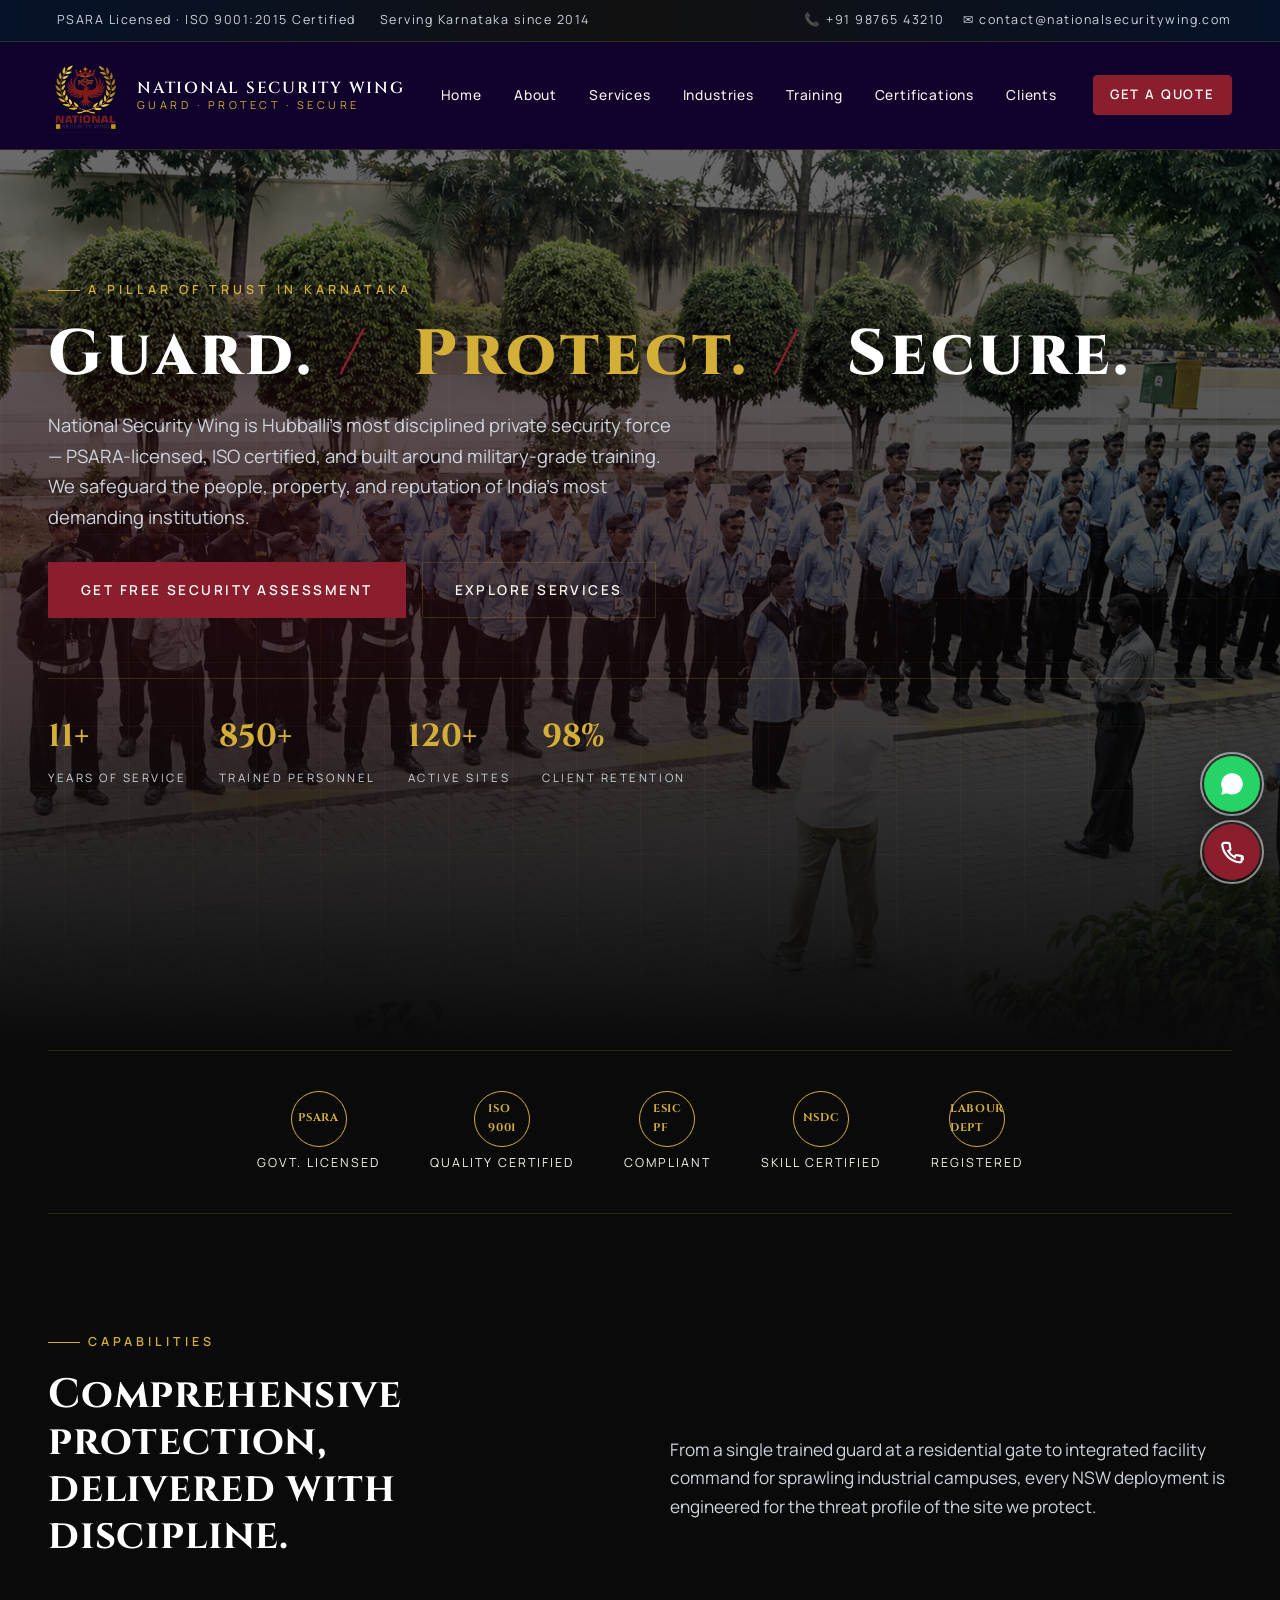
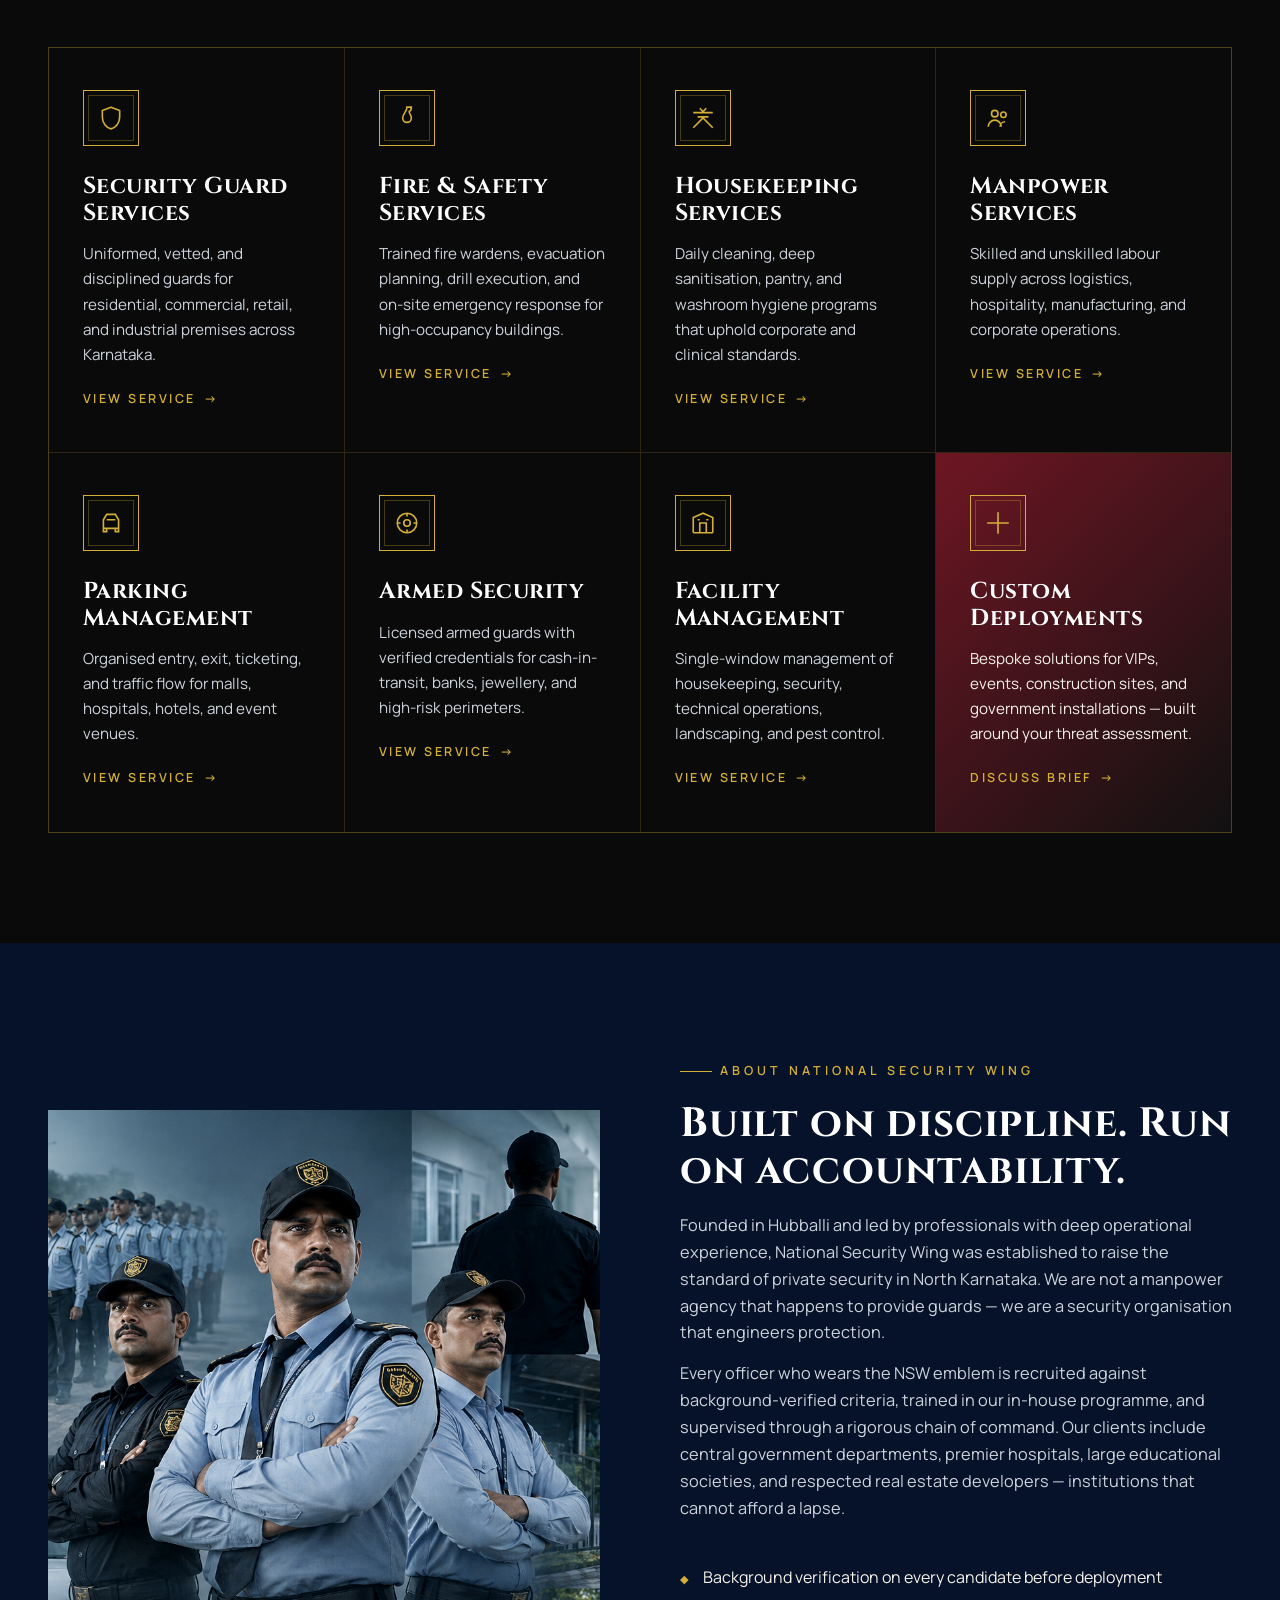
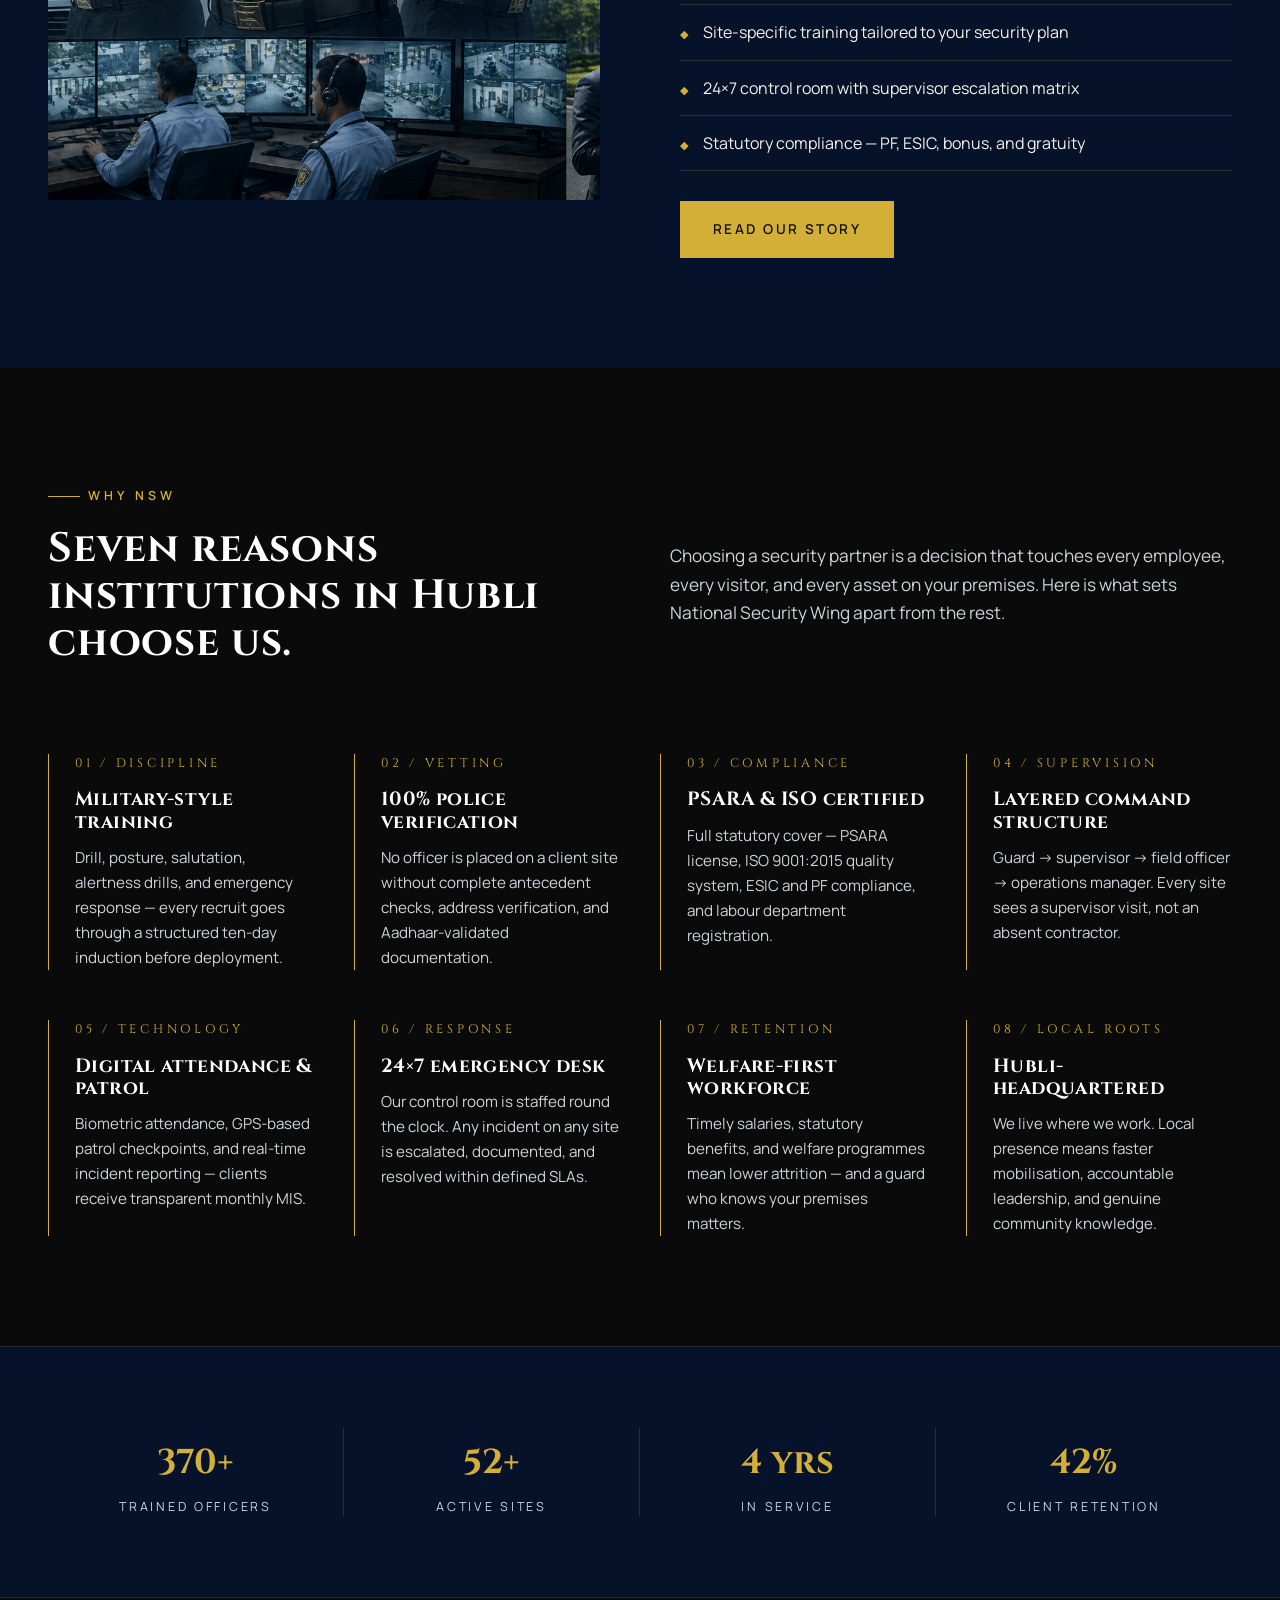
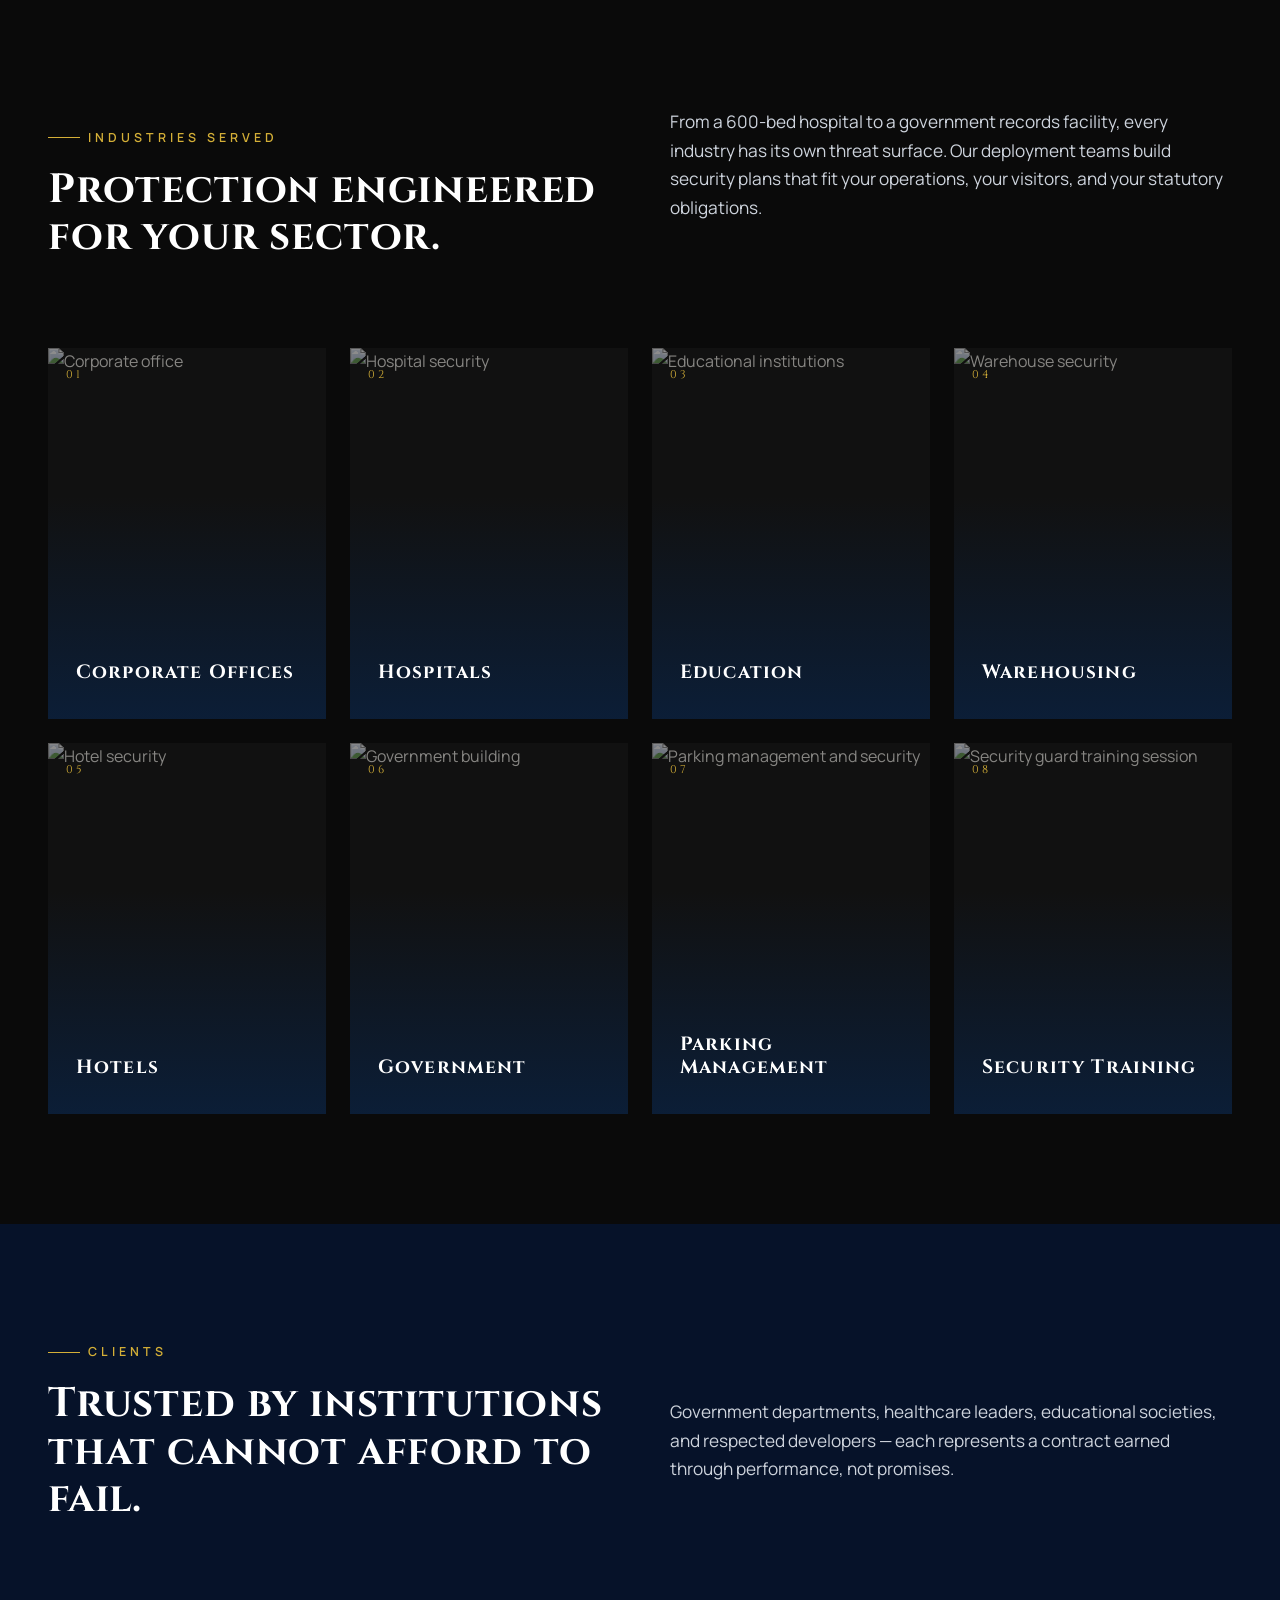
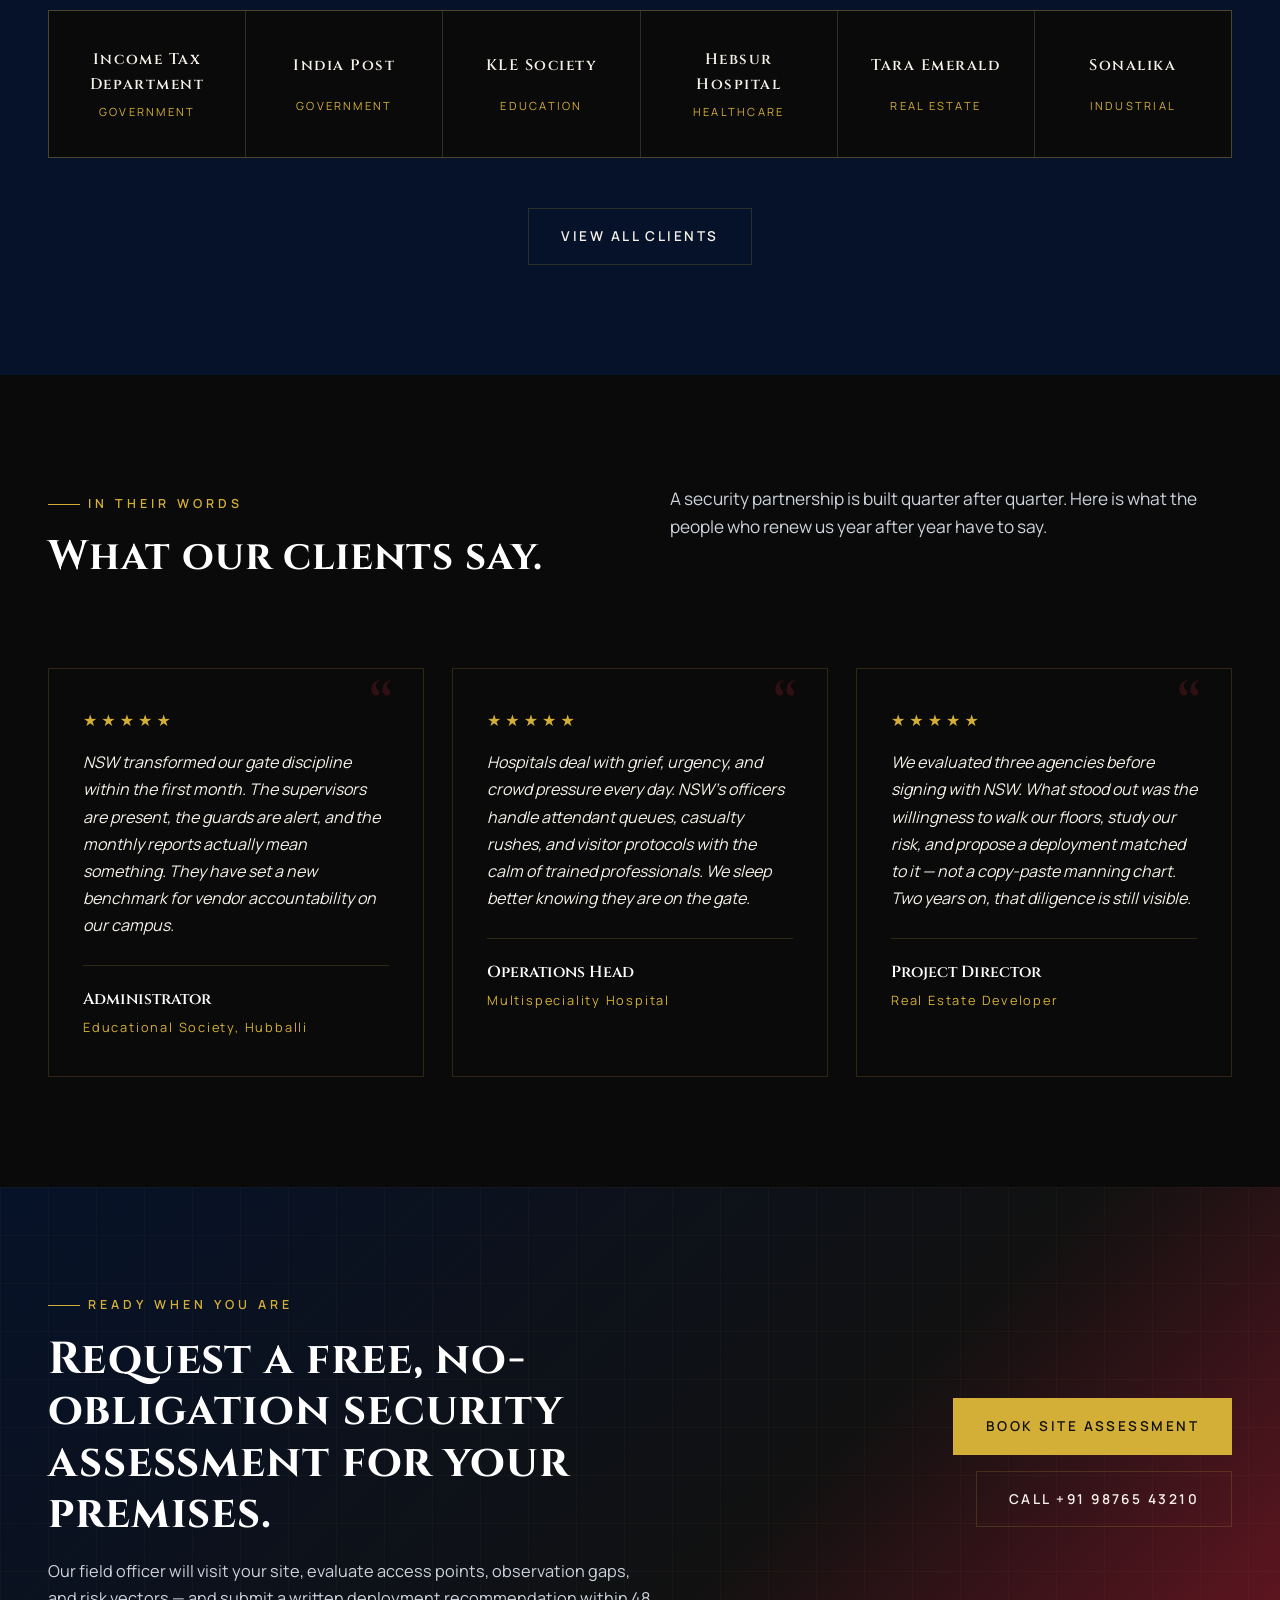
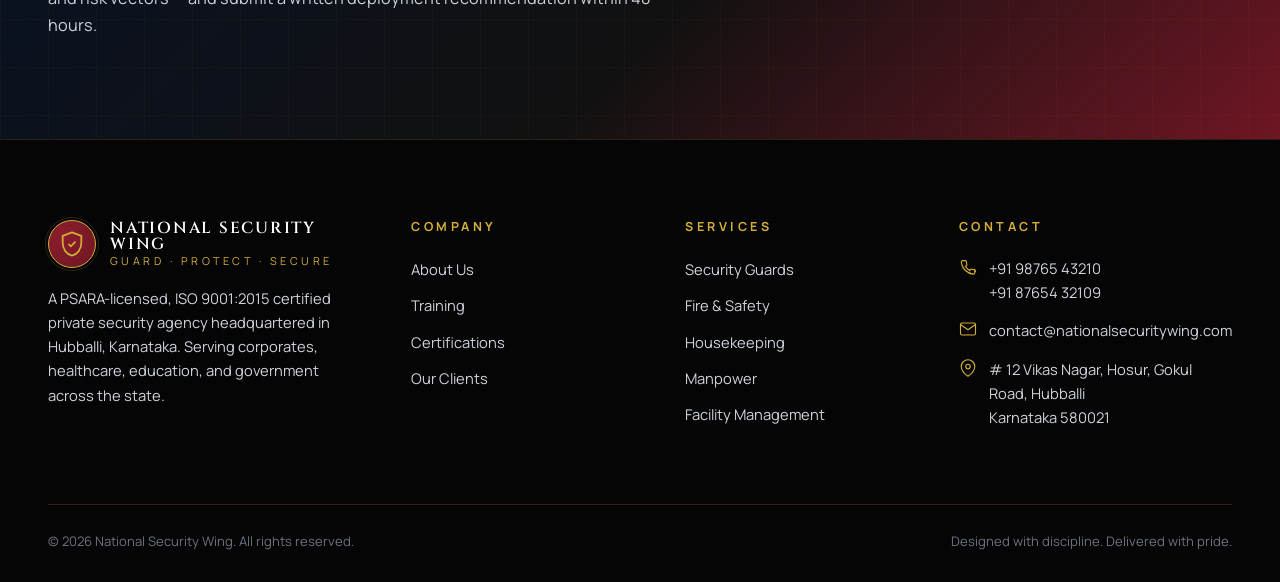
==== index.html @ ee4e20f7 "preview 1" ====
<!DOCTYPE html>
<html lang="en">

<head>
  <meta charset="UTF-8">
  <meta name="viewport" content="width=device-width, initial-scale=1.0">
  <title>National Security Wing | Premier Security Services in Hubli, Karnataka</title>
  <meta name="description"
    content="National Security Wing (NSW) is a PSARA-licensed, ISO 9001:2015 certified security agency in Hubballi, Karnataka. Trained guards, fire safety, facility management & manpower services for corporates, hospitals & institutions across Karnataka.">
  <meta name="keywords"
    content="security services in Hubli, security guards in Hubballi, security agency Karnataka, facility management services Hubli, PSARA licensed security services, NSW Hubballi">
  <meta name="author" content="National Security Wing">
  <meta property="og:title" content="National Security Wing | Premier Security Services Hubli">
  <meta property="og:description"
    content="PSARA-licensed security agency in Hubballi, Karnataka. Trained personnel, fire safety, facility management, and manpower solutions.">
  <meta property="og:type" content="website">
  <link rel="canonical" href="https://nationalsecuritywing.com/">
  <link rel="stylesheet" href="assets/css/style.css">
  <script type="application/ld+json">
{
  "@context": "https://schema.org",
  "@type": "SecurityService",
  "name": "National Security Wing",
  "image": "https://nationalsecuritywing.com/logo.png",
  "@id": "https://nationalsecuritywing.com/",
  "url": "https://nationalsecuritywing.com/",
  "telephone": "+91-9876543210",
  "address": {
    "@type": "PostalAddress",
    "streetAddress": "Vidyanagar",
    "addressLocality": "Hubballi",
    "addressRegion": "Karnataka",
    "postalCode": "580021",
    "addressCountry": "IN"
  },
  "areaServed": ["Hubballi", "Dharwad", "Karnataka"],
  "priceRange": "₹₹"
}
</script>
</head>

<body>

  <!-- Top announcement bar -->
  <div class="topbar">
    <div class="topbar-inner">
      <div class="topbar-left">
        <span><span class="gold-dot"></span>&nbsp;&nbsp;PSARA Licensed · ISO 9001:2015 Certified</span>
        <span>Serving Karnataka since 2014</span>
      </div>
      <div class="topbar-right">
        <a href="tel:+919876543210">📞 +91 98765 43210</a>
        <a href="mailto:contact@nationalsecuritywing.com">✉ contact@nationalsecuritywing.com</a>
      </div>
    </div>
  </div>

  <!-- Header / Nav -->
  <header class="site-header">
    <nav class="nav">
      <a href="index.html" class="brand">
        <!-- <div class="brand-mark">
          <svg viewBox="0 0 24 24" fill="none" stroke="currentColor" stroke-width="1.5">
            <path d="M12 2L4 5v6c0 5.5 3.5 10 8 11 4.5-1 8-5.5 8-11V5l-8-3z" stroke-linejoin="round" />
            <path d="M9 12l2 2 4-4" />
          </svg>
        </div> -->
        <img src="assets/images/logo.png" alt="" width="75px" height="75px">
        <div class="brand-text">
          <span class="brand-name">NATIONAL SECURITY WING</span>
          <span class="brand-tag">Guard · Protect · Secure</span>
        </div>
      </a>
      <div class="nav-links">
        <a href="index.html">Home</a>
        <a href="about.html">About</a>
        <a href="services.html">Services</a>
        <a href="industries.html">Industries</a>
        <a href="training.html">Training</a>
        <a href="certifications.html">Certifications</a>
        <a href="clients.html">Clients</a>
      </div>
      <a href="contact.html" class="nav-cta">Get a Quote</a>
      <button class="nav-toggle" aria-label="Menu"><span></span><span></span><span></span></button>
    </nav>
  </header>

  <!-- HERO -->
  <section class="hero home-hero">
    <div class="hero-bg">
      <img src="assets/images/home.png" alt="Security personnel on duty" loading="eager">
    </div>
    <div class="hero-grid"></div>
    <div class="hero-inner">
      <span class="eyebrow">A Pillar of Trust in Karnataka</span>
      <h1>
        <span class="word">Guard.</span>
        <span class="word gold">Protect.</span>
        <span class="word">Secure.</span>
      </h1>
      <p class="lead">National Security Wing is Hubballi's most disciplined private security force — PSARA-licensed, ISO
        certified, and built around military-grade training. We safeguard the people, property, and reputation of
        India's most demanding institutions.</p>
      <div style="display:flex; gap:16px; flex-wrap:wrap;">
        <a href="contact.html" class="btn btn-primary">Get Free Security Assessment</a>
        <a href="services.html" class="btn btn-ghost">Explore Services</a>
      </div>

      <div class="hero-meta">
        <div class="hero-meta-item">
          <span class="num"><span data-count="11" data-suffix="+">0</span></span>
          <span class="label">Years of Service</span>
        </div>
        <div class="hero-meta-item">
          <span class="num"><span data-count="850" data-suffix="+">0</span></span>
          <span class="label">Trained Personnel</span>
        </div>
        <div class="hero-meta-item">
          <span class="num"><span data-count="120" data-suffix="+">0</span></span>
          <span class="label">Active Sites</span>
        </div>
        <div class="hero-meta-item">
          <span class="num"><span data-count="98" data-suffix="%">0</span></span>
          <span class="label">Client Retention</span>
        </div>
      </div>
    </div>
  </section>

  <!-- CERTIFICATION STRIP -->
<div class="container">
  <div class="certs-strip">
    
    <!-- PSARA License -->
    <a href="./assets/pdf/company all certificates.pdf" target="_blank" class="cert-badge">
      <div class="logo">PSARA</div>
      <span class="name">Govt. Licensed</span>
    </a>

    <!-- ISO 9001 Certification -->
    <a href="./assets/pdf/company all certificates.pdf" target="_blank" class="cert-badge">
      <div class="logo">ISO<br>9001</div>
      <span class="name">Quality Certified</span>
    </a>

    <!-- ESIC / PF Compliance -->
    <a href="./assets/pdf/company all certificates.pdf" target="_blank" class="cert-badge">
      <div class="logo">ESIC<br>PF</div>
      <span class="name">Compliant</span>
    </a>

    <!-- NSDC Skill Certification -->
    <a href="./assets/pdf/company all certificates.pdf" target="_blank" class="cert-badge">
      <div class="logo">NSDC</div>
      <span class="name">Skill Certified</span>
    </a>

    <!-- Labour Department Registration -->
    <a href="./assets/pdf/company all certificates.pdf" target="_blank" class="cert-badge">
      <div class="logo">LABOUR<br>DEPT</div>
      <span class="name">Registered</span>
    </a>

  </div>
</div>

  <!-- SERVICES -->
  <section class="section-dark">
    <div class="container">
      <div class="section-head">
        <div class="fade-up">
          <span class="eyebrow">Capabilities</span>
          <h2 class="section-title">Comprehensive protection,<br>delivered with discipline.</h2>
        </div>
        <p class="section-lead fade-up">From a single trained guard at a residential gate to integrated facility command
          for sprawling industrial campuses, every NSW deployment is engineered for the threat profile of the site we
          protect.</p>
      </div>

      <div class="services-grid">
        <article class="service-card fade-up">
          <div class="service-icon"><svg viewBox="0 0 24 24" fill="none" stroke="currentColor" stroke-width="1.5">
              <path d="M12 2L4 5v6c0 5.5 3.5 10 8 11 4.5-1 8-5.5 8-11V5l-8-3z" stroke-linejoin="round" />
            </svg></div>
          <h3>Security Guard Services</h3>
          <p>Uniformed, vetted, and disciplined guards for residential, commercial, retail, and industrial premises
            across Karnataka.</p>
          <a href="services.html#guards" class="read-more">View Service</a>
        </article>

        <article class="service-card fade-up">
          <div class="service-icon"><svg viewBox="0 0 24 24" fill="none" stroke="currentColor" stroke-width="1.5">
              <path d="M12 2c0 4-4 6-4 10a4 4 0 008 0c0-3-2-4-2-6 0 0 2-1 2-4-3 0-4 0-4 0z" />
            </svg></div>
          <h3>Fire & Safety Services</h3>
          <p>Trained fire wardens, evacuation planning, drill execution, and on-site emergency response for
            high-occupancy buildings.</p>
          <a href="services.html#fire" class="read-more">View Service</a>
        </article>

        <article class="service-card fade-up">
          <div class="service-icon"><svg viewBox="0 0 24 24" fill="none" stroke="currentColor" stroke-width="1.5">
              <path d="M3 21l9-9 9 9M9 3l3 3 3-3M3 7h18M7 11h10" />
            </svg></div>
          <h3>Housekeeping Services</h3>
          <p>Daily cleaning, deep sanitisation, pantry, and washroom hygiene programs that uphold corporate and clinical
            standards.</p>
          <a href="services.html#housekeeping" class="read-more">View Service</a>
        </article>

        <article class="service-card fade-up">
          <div class="service-icon"><svg viewBox="0 0 24 24" fill="none" stroke="currentColor" stroke-width="1.5">
              <circle cx="9" cy="8" r="3" />
              <circle cx="17" cy="9" r="2.5" />
              <path d="M3 20c0-3.3 2.7-6 6-6s6 2.7 6 6M14 20c0-2.5 2-4.5 4.5-4.5" />
            </svg></div>
          <h3>Manpower Services</h3>
          <p>Skilled and unskilled labour supply across logistics, hospitality, manufacturing, and corporate operations.
          </p>
          <a href="services.html#manpower" class="read-more">View Service</a>
        </article>

        <article class="service-card fade-up">
          <div class="service-icon"><svg viewBox="0 0 24 24" fill="none" stroke="currentColor" stroke-width="1.5">
              <path d="M5 17V9l3-5h8l3 5v8M5 17h14M5 17v3h3v-3M16 17v3h3v-3M8 9h8" />
            </svg></div>
          <h3>Parking Management</h3>
          <p>Organised entry, exit, ticketing, and traffic flow for malls, hospitals, hotels, and event venues.</p>
          <a href="services.html#parking" class="read-more">View Service</a>
        </article>

        <article class="service-card fade-up">
          <div class="service-icon"><svg viewBox="0 0 24 24" fill="none" stroke="currentColor" stroke-width="1.5">
              <circle cx="12" cy="12" r="9" />
              <circle cx="12" cy="12" r="3" />
              <path d="M12 3v3M12 18v3M3 12h3M18 12h3" />
            </svg></div>
          <h3>Armed Security</h3>
          <p>Licensed armed guards with verified credentials for cash-in-transit, banks, jewellery, and high-risk
            perimeters.</p>
          <a href="services.html#armed" class="read-more">View Service</a>
        </article>

        <article class="service-card fade-up">
          <div class="service-icon"><svg viewBox="0 0 24 24" fill="none" stroke="currentColor" stroke-width="1.5">
              <path d="M3 21V7l9-4 9 4v14M3 21h18M9 21V12h6v9M7 9h2M15 9h2" />
            </svg></div>
          <h3>Facility Management</h3>
          <p>Single-window management of housekeeping, security, technical operations, landscaping, and pest control.
          </p>
          <a href="services.html#facility" class="read-more">View Service</a>
        </article>

        <article class="service-card fade-up"
          style="background:linear-gradient(135deg, var(--c-red-deep), var(--c-black));">
          <div class="service-icon" style="border-color:var(--c-gold);"><svg viewBox="0 0 24 24" fill="none"
              stroke="currentColor" stroke-width="1.5">
              <path d="M12 2v20M2 12h20" />
            </svg></div>
          <h3 style="color:var(--c-white);">Custom Deployments</h3>
          <p style="color:var(--c-bone);">Bespoke solutions for VIPs, events, construction sites, and government
            installations — built around your threat assessment.</p>
          <a href="contact.html" class="read-more">Discuss Brief</a>
        </article>
      </div>
    </div>
  </section>

  <!-- ABOUT PREVIEW -->
  <section class="section-deep">
    <div class="container">
      <div class="split">
        <div class="split-img fade-up">
          <img src="assets/images/benki.png" alt="Security officer on duty">
        </div>
        <div class="fade-up">
          <span class="eyebrow">About National Security Wing</span>
          <h2>Built on discipline. Run on accountability.</h2>
          <p style="margin-top:18px;">Founded in Hubballi and led by professionals with deep operational experience,
            National Security Wing was established to raise the standard of private security in North Karnataka. We are
            not a manpower agency that happens to provide guards — we are a security organisation that engineers
            protection.</p>
          <p style="margin-top:14px;">Every officer who wears the NSW emblem is recruited against background-verified
            criteria, trained in our in-house programme, and supervised through a rigorous chain of command. Our clients
            include central government departments, premier hospitals, large educational societies, and respected real
            estate developers — institutions that cannot afford a lapse.</p>
          <ul class="feature-list">
            <li>Background verification on every candidate before deployment</li>
            <li>Site-specific training tailored to your security plan</li>
            <li>24×7 control room with supervisor escalation matrix</li>
            <li>Statutory compliance — PF, ESIC, bonus, and gratuity</li>
          </ul>
          <a href="about.html" class="btn btn-gold mt-30">Read Our Story</a>
        </div>
      </div>
    </div>
  </section>

  <!-- WHY CHOOSE -->
  <section class="section-dark">
    <div class="container">
      <div class="section-head">
        <div class="fade-up">
          <span class="eyebrow">Why NSW</span>
          <h2 class="section-title">Seven reasons institutions in Hubli choose us.</h2>
        </div>
        <p class="section-lead fade-up">Choosing a security partner is a decision that touches every employee, every
          visitor, and every asset on your premises. Here is what sets National Security Wing apart from the rest.</p>
      </div>

      <div class="why-grid">
        <div class="why-item fade-up">
          <div class="num">01 / DISCIPLINE</div>
          <h3>Military-style training</h3>
          <p>Drill, posture, salutation, alertness drills, and emergency response — every recruit goes through a
            structured ten-day induction before deployment.</p>
        </div>
        <div class="why-item fade-up">
          <div class="num">02 / VETTING</div>
          <h3>100% police verification</h3>
          <p>No officer is placed on a client site without complete antecedent checks, address verification, and
            Aadhaar-validated documentation.</p>
        </div>
        <div class="why-item fade-up">
          <div class="num">03 / COMPLIANCE</div>
          <h3>PSARA & ISO certified</h3>
          <p>Full statutory cover — PSARA license, ISO 9001:2015 quality system, ESIC and PF compliance, and labour
            department registration.</p>
        </div>
        <div class="why-item fade-up">
          <div class="num">04 / SUPERVISION</div>
          <h3>Layered command structure</h3>
          <p>Guard → supervisor → field officer → operations manager. Every site sees a supervisor visit, not an absent
            contractor.</p>
        </div>
        <div class="why-item fade-up">
          <div class="num">05 / TECHNOLOGY</div>
          <h3>Digital attendance & patrol</h3>
          <p>Biometric attendance, GPS-based patrol checkpoints, and real-time incident reporting — clients receive
            transparent monthly MIS.</p>
        </div>
        <div class="why-item fade-up">
          <div class="num">06 / RESPONSE</div>
          <h3>24×7 emergency desk</h3>
          <p>Our control room is staffed round the clock. Any incident on any site is escalated, documented, and
            resolved within defined SLAs.</p>
        </div>
        <div class="why-item fade-up">
          <div class="num">07 / RETENTION</div>
          <h3>Welfare-first workforce</h3>
          <p>Timely salaries, statutory benefits, and welfare programmes mean lower attrition — and a guard who knows
            your premises matters.</p>
        </div>
        <div class="why-item fade-up">
          <div class="num">08 / LOCAL ROOTS</div>
          <h3>Hubli-headquartered</h3>
          <p>We live where we work. Local presence means faster mobilisation, accountable leadership, and genuine
            community knowledge.</p>
        </div>
      </div>
    </div>
  </section>

  <!-- STATS -->
  <section class="stats">
    <div class="container">
      <div class="stats-grid">
        <div class="stat fade-up">
          <div class="num"><span data-count="850" data-suffix="+">0</span></div>
          <div class="label">Trained Officers</div>
        </div>
        <div class="stat fade-up">
          <div class="num"><span data-count="120" data-suffix="+">0</span></div>
          <div class="label">Active Sites</div>
        </div>
        <div class="stat fade-up">
          <div class="num"><span data-count="11" data-suffix="">0</span><span> yrs</span></div>
          <div class="label">In Service</div>
        </div>
        <div class="stat fade-up">
          <div class="num"><span data-count="98" data-suffix="%">0</span></div>
          <div class="label">Client Retention</div>
        </div>
      </div>
    </div>
  </section>

  <!-- INDUSTRIES -->
  <section class="section-dark">
    <div class="container">
      <div class="section-head">
        <div class="fade-up">
          <span class="eyebrow">Industries Served</span>
          <h2 class="section-title">Protection engineered<br>for your sector.</h2>
        </div>
        <p class="section-lead fade-up">From a 600-bed hospital to a government records facility, every industry has its
          own threat surface. Our deployment teams build security plans that fit your operations, your visitors, and
          your statutory obligations.</p>
      </div>

      <div class="industries-grid">
        <a href="industries.html#corporate" class="industry-card fade-up">
          <img src="/nsw/assets/images/corp_officer.jpeg"
            alt="Corporate office">
          <div class="overlay">
            <span class="badge">01</span>
            <h3>Corporate Offices</h3>
            <p>Reception protocol, visitor management, access control, and after-hours patrolling.</p>
          </div>
        </a>
        <a href="industries.html#hospitals" class="industry-card fade-up">
          <img src="/nsw/assets/images/hospital_officer.png"
            alt="Hospital security">
          <div class="overlay">
            <span class="badge">02</span>
            <h3>Hospitals</h3>
            <p>Patient safety, attendant control, OPD queue management, and emergency assist.</p>
          </div>
        </a>
        <a href="industries.html#education" class="industry-card fade-up">
          <img src="/nsw/assets/images/education.png"
            alt="Educational institutions">
          <div class="overlay">
            <span class="badge">03</span>
            <h3>Education</h3>
            <p>Campus perimeter, hostel discipline, exam invigilation support, and gate protocol.</p>
          </div>
        </a>
        <a href="industries.html#warehouse" class="industry-card fade-up">
          <img src="/nsw/assets/images/warehouse.png"
            alt="Warehouse security">
          <div class="overlay">
            <span class="badge">04</span>
            <h3>Warehousing</h3>
            <p>Inventory protection, gate-pass integrity, vehicle inspection, and material control.</p>
          </div>
        </a>
        <a href="industries.html#hotels" class="industry-card fade-up">
          <img src="/nsw/assets/images/hostel.png"
            alt="Hotel security">
          <div class="overlay">
            <span class="badge">05</span>
            <h3>Hotels</h3>
            <p>Guest discretion, baggage scanning, valet coordination, and event protection.</p>
          </div>
        </a>
        <a href="industries.html#government" class="industry-card fade-up">
          <img src="/nsw/assets/images/govt.png   "
            alt="Government building">
          <div class="overlay">
            <span class="badge">06</span>
            <h3>Government</h3>
            <p>Public-facing offices, document security, queue management, and protocol duties.</p>
          </div>
        </a>

<!-- 07. Parking Management -->
<a href="industries.html#parking" class="industry-card fade-up">
  <img src="/nsw/assets/images/parking.png" alt="Parking management and security">
  <div class="overlay">
    <span class="badge">07</span>
    <h3>Parking Management</h3>
    <p>Vehicle access control, automated surveillance, traffic flow optimization, and valet area monitoring.</p>
  </div>
</a>

<!-- 08. Security Training -->
<a href="industries.html#training" class="industry-card fade-up">
  <img src="/nsw/assets/images/home.png" alt="Security guard training session">
  <div class="overlay">
    <span class="badge">08</span>
    <h3>Security Training</h3>
    <p>Physical fitness drills, crisis management, soft skills development, and advanced tactical education.</p>
  </div>
</a>
      </div>
    </div>
  </section>

  <!-- CLIENTS -->
  <section class="section-deep">
    <div class="container">
      <div class="section-head">
        <div class="fade-up">
          <span class="eyebrow">Clients</span>
          <h2 class="section-title">Trusted by institutions<br>that cannot afford to fail.</h2>
        </div>
        <p class="section-lead fade-up">Government departments, healthcare leaders, educational societies, and respected
          developers — each represents a contract earned through performance, not promises.</p>
      </div>

      <div class="clients-strip">
        <div class="client-cell"><span class="name">Income Tax<br>Department</span><span class="type">Government</span>
        </div>
        <div class="client-cell"><span class="name">India Post</span><span class="type">Government</span></div>
        <div class="client-cell"><span class="name">KLE Society</span><span class="type">Education</span></div>
        <div class="client-cell"><span class="name">Hebsur Hospital</span><span class="type">Healthcare</span></div>
        <div class="client-cell"><span class="name">Tara Emerald</span><span class="type">Real Estate</span></div>
        <div class="client-cell"><span class="name">Sonalika</span><span class="type">Industrial</span></div>
      </div>

      <div class="center mt-50 fade-up">
        <a href="clients.html" class="btn btn-ghost">View All Clients</a>
      </div>
    </div>
  </section>

  <!-- TESTIMONIALS -->
  <section class="section-dark">
    <div class="container">
      <div class="section-head">
        <div class="fade-up">
          <span class="eyebrow">In Their Words</span>
          <h2 class="section-title">What our clients say.</h2>
        </div>
        <p class="section-lead fade-up">A security partnership is built quarter after quarter. Here is what the people
          who renew us year after year have to say.</p>
      </div>

      <div class="testi-grid">
        <article class="testi fade-up">
          <div class="stars">★★★★★</div>
          <p>NSW transformed our gate discipline within the first month. The supervisors are present, the guards are
            alert, and the monthly reports actually mean something. They have set a new benchmark for vendor
            accountability on our campus.</p>
          <div class="author">
            <div class="author-name">Administrator</div>
            <div class="author-org">Educational Society, Hubballi</div>
          </div>
        </article>

        <article class="testi fade-up">
          <div class="stars">★★★★★</div>
          <p>Hospitals deal with grief, urgency, and crowd pressure every day. NSW's officers handle attendant queues,
            casualty rushes, and visitor protocols with the calm of trained professionals. We sleep better knowing they
            are on the gate.</p>
          <div class="author">
            <div class="author-name">Operations Head</div>
            <div class="author-org">Multispeciality Hospital</div>
          </div>
        </article>

        <article class="testi fade-up">
          <div class="stars">★★★★★</div>
          <p>We evaluated three agencies before signing with NSW. What stood out was the willingness to walk our floors,
            study our risk, and propose a deployment matched to it — not a copy-paste manning chart. Two years on, that
            diligence is still visible.</p>
          <div class="author">
            <div class="author-name">Project Director</div>
            <div class="author-org">Real Estate Developer</div>
          </div>
        </article>
      </div>
    </div>
  </section>

  <!-- CTA BANNER -->
  <section class="cta-banner">
    <div class="container">
      <div class="cta-banner-inner">
        <div class="fade-up">
          <span class="eyebrow">Ready When You Are</span>
          <h2>Request a free, no-obligation security assessment for your premises.</h2>
          <p style="margin-top:14px;">Our field officer will visit your site, evaluate access points, observation gaps,
            and risk vectors — and submit a written deployment recommendation within 48 hours.</p>
        </div>
        <div class="actions fade-up">
          <a href="contact.html" class="btn btn-gold">Book Site Assessment</a>
          <a href="tel:+919876543210" class="btn btn-ghost">Call +91 98765 43210</a>
        </div>
      </div>
    </div>
  </section>

  <!-- FOOTER -->
  <footer class="site-footer">
    <div class="container">
      <div class="footer-grid">
        <div class="footer-col footer-brand">
          <div class="brand">
            <div class="brand-mark">
              <svg viewBox="0 0 24 24" fill="none" stroke="currentColor" stroke-width="1.5">
                <path d="M12 2L4 5v6c0 5.5 3.5 10 8 11 4.5-1 8-5.5 8-11V5l-8-3z" stroke-linejoin="round" />
                <path d="M9 12l2 2 4-4" />
              </svg>
            </div>
            <div class="brand-text">
              <span class="brand-name">NATIONAL SECURITY WING</span>
              <span class="brand-tag">Guard · Protect · Secure</span>
            </div>
          </div>
          <p>A PSARA-licensed, ISO 9001:2015 certified private security agency headquartered in Hubballi, Karnataka.
            Serving corporates, healthcare, education, and government across the state.</p>
        </div>

        <div class="footer-col">
          <h4>Company</h4>
          <ul>
            <li><a href="about.html">About Us</a></li>
            <li><a href="training.html">Training</a></li>
            <li><a href="certifications.html">Certifications</a></li>
            <li><a href="clients.html">Our Clients</a></li>
          </ul>
        </div>

        <div class="footer-col">
          <h4>Services</h4>
          <ul>
            <li><a href="services.html#guards">Security Guards</a></li>
            <li><a href="services.html#fire">Fire & Safety</a></li>
            <li><a href="services.html#housekeeping">Housekeeping</a></li>
            <li><a href="services.html#manpower">Manpower</a></li>
            <li><a href="services.html#facility">Facility Management</a></li>
          </ul>
        </div>

        <div class="footer-col">
          <h4>Contact</h4>
          <div class="footer-contact-item">
            <svg viewBox="0 0 24 24" fill="none" stroke="currentColor" stroke-width="1.5">
              <path
                d="M21 16.5v3a2 2 0 01-2 2A18 18 0 013 5.5a2 2 0 012-2h3a2 2 0 012 2c0 1 .2 2 .5 3a2 2 0 01-.5 2L8.5 11a16 16 0 006 6l.5-1.5a2 2 0 012-.5c1 .3 2 .5 3 .5a2 2 0 012 2z" />
            </svg>
            <span>+91 98765 43210<br>+91 87654 32109</span>
          </div>
          <div class="footer-contact-item">
            <svg viewBox="0 0 24 24" fill="none" stroke="currentColor" stroke-width="1.5">
              <path d="M4 4h16a2 2 0 012 2v12a2 2 0 01-2 2H4a2 2 0 01-2-2V6a2 2 0 012-2z" />
              <path d="M22 6l-10 7L2 6" />
            </svg>
            <span>contact@nationalsecuritywing.com</span>
          </div>
          <div class="footer-contact-item">
            <svg viewBox="0 0 24 24" fill="none" stroke="currentColor" stroke-width="1.5">
              <path d="M21 10c0 7-9 13-9 13s-9-6-9-13a9 9 0 0118 0z" />
              <circle cx="12" cy="10" r="3" />
            </svg>
            <span># 12 Vikas Nagar, Hosur, Gokul Road, Hubballi<br>Karnataka 580021</span>
          </div>
        </div>
      </div>

      <div class="footer-bottom">
        <span>© 2026 National Security Wing. All rights reserved.</span>
        <span>Designed with discipline. Delivered with pride.</span>
      </div>
    </div>
  </footer>

  <!-- Floating actions -->
  <div class="float-actions">
    <a href="https://wa.me/919876543210" class="float-btn float-wa" aria-label="WhatsApp" target="_blank">
      <svg viewBox="0 0 24 24" fill="currentColor">
        <path
          d="M17.5 14c-.3-.1-1.7-.8-2-.9-.3-.1-.5-.1-.7.1-.2.3-.8.9-.9 1.1-.2.2-.3.2-.6.1-.3-.1-1.2-.5-2.3-1.5-.9-.7-1.4-1.7-1.6-2-.2-.3 0-.5.1-.6.1-.1.3-.3.4-.5.1-.2.2-.3.3-.5.1-.2 0-.4 0-.5l-.9-2.1c-.2-.5-.5-.5-.7-.5h-.6c-.2 0-.5.1-.8.4-.3.3-1 1-1 2.5s1.1 2.9 1.2 3.1c.1.2 2.1 3.2 5.1 4.5.7.3 1.3.5 1.7.6.7.2 1.4.2 1.9.1.6-.1 1.7-.7 2-1.4.2-.7.2-1.3.2-1.4-.1-.1-.3-.2-.6-.3zM12 2C6.5 2 2 6.5 2 12c0 1.8.5 3.5 1.3 5L2 22l5.2-1.4c1.4.8 3 1.2 4.7 1.2h.1c5.5 0 10-4.5 10-10S17.5 2 12 2z" />
      </svg>
    </a>
    <a href="tel:+919876543210" class="float-btn float-call" aria-label="Call">
      <svg viewBox="0 0 24 24" fill="none" stroke="currentColor" stroke-width="2">
        <path
          d="M21 16.5v3a2 2 0 01-2 2A18 18 0 013 5.5a2 2 0 012-2h3a2 2 0 012 2c0 1 .2 2 .5 3a2 2 0 01-.5 2L8.5 11a16 16 0 006 6l.5-1.5a2 2 0 012-.5c1 .3 2 .5 3 .5a2 2 0 012 2z" />
      </svg>
    </a>
  </div>

  <script src="assets/js/main.js"></script>
</body>

</html>
---- assets/css/style.css ----
/* =========================================================
   NATIONAL SECURITY WING — Premium Stylesheet
   Aesthetic: Military precision meets corporate luxury
   ========================================================= */

@import url('https://fonts.googleapis.com/css2?family=Cinzel:wght@400;500;600;700;800;900&family=Manrope:wght@200;300;400;500;600;700;800&display=swap');

:root {
  --c-red: #8B1E2D;
  --c-red-deep: #6e1623;
  --c-red-glow: rgba(139, 30, 45, 0.35);
  --c-gold: #D4AF37;
  --c-gold-soft: #b8962d;
  --c-gold-glow: rgba(212, 175, 55, 0.25);
  --c-navy: #0B1F3A;
  --c-navy-deep: #061229;
  --c-black: #111111;
  --c-jet: #0a0a0a;
  --c-white: #ffffff;
  --c-bone: #f5f1e8;
  --c-mist: #cdd3dc;
  --c-grey: #6b7280;
  --c-line: rgba(212, 175, 55, 0.18);

  --font-display: 'Cinzel', 'Times New Roman', serif;
  --font-body: 'Manrope', system-ui, sans-serif;

  --shadow-deep: 0 30px 60px -20px rgba(0,0,0,0.6);
  --shadow-gold: 0 0 0 1px var(--c-gold) inset, 0 20px 40px -20px var(--c-gold-glow);
  --radius: 2px;

  --container: 1240px;
}

* { box-sizing: border-box; margin: 0; padding: 0; }
html { scroll-behavior: smooth; }
body {
  font-family: var(--font-body);
  background: var(--c-jet);
  color: var(--c-bone);
  line-height: 1.65;
  -webkit-font-smoothing: antialiased;
  overflow-x: hidden;
}

img { max-width: 100%; display: block; }
a { color: inherit; text-decoration: none; transition: color .3s ease; }
button { font-family: inherit; cursor: pointer; border: none; background: none; }

.container {
  max-width: var(--container);
  margin: 0 auto;
  padding: 0 28px;
}

/* =========================================================
   TYPOGRAPHY
   ========================================================= */
h1, h2, h3, h4, h5, h6 {
  font-family: var(--font-display);
  font-weight: 700;
  letter-spacing: 0.02em;
  line-height: 1.15;
  color: var(--c-white);
}

h1 { font-size: clamp(2.4rem, 5.2vw, 4.6rem); font-weight: 800; letter-spacing: 0.04em; }
h2 { font-size: clamp(1.8rem, 3.2vw, 2.8rem); }
h3 { font-size: clamp(1.25rem, 1.8vw, 1.55rem); }
h4 { font-size: 1.1rem; letter-spacing: 0.08em; text-transform: uppercase; }

p { color: var(--c-mist); font-size: 1.02rem; }

.eyebrow {
  display: inline-flex;
  align-items: center;
  gap: 8px;
  font-family: var(--font-body);
  font-weight: 600;
  font-size: 0.78rem;
  letter-spacing: 0.32em;
  text-transform: uppercase;
  color: var(--c-gold);
  margin-bottom: 18px;
}
.eyebrow::before {
  content: '';
  width: 32px; height: 1px;
  background: var(--c-gold);
}

.section-title {
  margin-bottom: 18px;
}
.section-lead {
  max-width: 720px;
  font-size: 1.08rem;
  color: var(--c-mist);
  margin-bottom: 56px;
}

.gold { color: var(--c-gold); }
.red { color: var(--c-red); }

/* =========================================================
   ANNOUNCEMENT BAR
   ========================================================= */
.topbar {
  background: linear-gradient(90deg, var(--c-navy-deep), var(--c-black), var(--c-navy-deep));
  border-bottom: 1px solid var(--c-line);
  font-size: 0.78rem;
  color: var(--c-mist);
  letter-spacing: 0.12em;
}
.topbar-inner {
  display: flex;
  justify-content: space-between;
  align-items: center;
  padding: 10px 28px;
  max-width: var(--container);
  margin: 0 auto;
  gap: 20px;
  flex-wrap: wrap;
}
.topbar a { color: var(--c-mist); }
.topbar a:hover { color: var(--c-gold); }
.topbar-left { display: flex; gap: 24px; align-items: center; flex-wrap: wrap; }
.topbar-right { display: flex; gap: 18px; align-items: center; }
.topbar-right .gold-dot { width: 6px; height: 6px; background: var(--c-gold); border-radius: 50%; display: inline-block; box-shadow: 0 0 10px var(--c-gold); }

/* =========================================================
   HEADER / NAV
   ========================================================= */
.site-header {
  position: sticky;
  top: 0;
  z-index: 100;
  background: rgba(18, 1, 48, 0.92);
  backdrop-filter: blur(14px);
  -webkit-backdrop-filter: blur(14px);
  border-bottom: 1px solid var(--c-line);
}
.nav {
  display: flex;
  align-items: center;
  justify-content: space-between;
  padding: 16px 28px;
  max-width: var(--container);
  margin: 0 auto;
}
.brand {
  display: flex;
  align-items: center;
  gap: 14px;
}
.brand-mark {
  width: 48px; height: 48px;
  display: grid; place-items: center;
  background: radial-gradient(circle at 30% 30%, var(--c-red), var(--c-red-deep));
  border: 1.5px solid var(--c-gold);
  border-radius: 50%;
  position: relative;
  flex-shrink: 0;
}
.brand-mark svg { width: 28px; height: 28px; color: var(--c-gold); }
.brand-mark::after {
  content: '';
  position: absolute;
  inset: -4px;
  border: 1px solid var(--c-line);
  border-radius: 50%;
}
.brand-text {
  display: flex; flex-direction: column;
  line-height: 1;
}
.brand-name {
  font-family: var(--font-display);
  font-weight: 600;
  font-size: 1.00rem;
  letter-spacing: 0.11em;
  color: var(--c-white);
}
.brand-tag {
  font-size: 0.68rem;
  letter-spacing: 0.32em;
  color: var(--c-gold);
  margin-top: 4px;
  text-transform: uppercase;
}

.nav-links { display: flex; align-items: center; gap: 32px; }
.nav-links a {
  font-size: 0.86rem;
  font-weight: 500;
  letter-spacing: 0.06em;
  color: var(--c-bone);
  position: relative;
  padding: 6px 0;
}
.nav-links a::after {
  content: '';
  position: absolute;
  bottom: 0; left: 0;
  width: 0; height: 1px;
  background: var(--c-gold);
  transition: width .35s ease;
}
.nav-links a:hover::after,
.nav-links a.active::after { width: 100%; }
.nav-links a:hover { color: var(--c-gold); }
.nav-links a.active { color: var(--c-gold); }

.nav-cta {
  display: inline-flex;
  align-items: center;
  gap: 10px;
  padding: 8px 16px;
  background: var(--c-red);
  color: var(--c-white);
  font-weight: 600;
  font-size: 0.82rem;
  letter-spacing: 0.14em;
  text-transform: uppercase;
  border: 1px solid var(--c-red);
  transition: all .3s ease;
  border-radius: 4px;
}
.nav-cta:hover {
  background: transparent;
  color: var(--c-gold);
  border-color: var(--c-gold);
}

.nav-toggle {
  display: none;
  width: 40px; height: 40px;
  border: 1px solid var(--c-line);
  background: transparent;
}
.nav-toggle span { display: block; width: 18px; height: 1.5px; background: var(--c-gold); margin: 4px auto; transition: .3s; }

@media (max-width: 980px) {
  .nav-links, .nav-cta { display: none; }
  .nav-toggle { display: block; }
  .nav-links.open {
    display: flex;
    position: absolute;
    top: 100%; left: 0; right: 0;
    background: var(--c-jet);
    flex-direction: column;
    gap: 0;
    border-top: 1px solid var(--c-line);
    padding: 0;
  }
  .nav-links.open a {
    width: 100%;
    padding: 18px 28px;
    border-bottom: 1px solid var(--c-line);
  }
}

/* =========================================================
   BUTTONS
   ========================================================= */
.btn {
  display: inline-flex;
  align-items: center;
  justify-content: center;
  gap: 10px;
  padding: 16px 32px;
  font-family: var(--font-body);
  font-weight: 600;
  font-size: 0.85rem;
  letter-spacing: 0.18em;
  text-transform: uppercase;
  border: 1px solid transparent;
  transition: all .35s cubic-bezier(.2,.8,.2,1);
  position: relative;
  overflow: hidden;
}
.btn-primary {
  background: var(--c-red);
  color: var(--c-white);
  border-color: var(--c-red);
}
.btn-primary:hover {
  background: var(--c-red-deep);
  transform: translateY(-2px);
  box-shadow: 0 14px 30px -10px var(--c-red-glow);
}
.btn-gold {
  background: var(--c-gold);
  color: var(--c-black);
  border-color: var(--c-gold);
}
.btn-gold:hover {
  background: transparent;
  color: var(--c-gold);
  transform: translateY(-2px);
}
.btn-ghost {
  background: transparent;
  color: var(--c-bone);
  border-color: var(--c-line);
}
.btn-ghost:hover {
  border-color: var(--c-gold);
  color: var(--c-gold);
}

/* =========================================================
   HERO (general purpose for inner pages)
   ========================================================= */
.hero {
  position: relative;
  min-height: 78vh;
  display: flex;
  align-items: center;
  overflow: hidden;
  isolation: isolate;
}
.hero-bg {
  position: absolute; inset: 0;
  z-index: -2;
}
.hero-bg img {
  width: 100%; height: 100%;
  object-fit: cover;
  filter: grayscale(40%) contrast(1.1) brightness(0.45);
}
.hero-bg::after {
  content: '';
  position: absolute; inset: 0;
  background: linear-gradient(180deg, rgba(10, 10, 10, 0.086) 0%, rgba(10, 10, 10, 0.486) 60%, var(--c-jet) 100%),
              radial-gradient(ellipse at 20% 50%, var(--c-red-glow), transparent 60%);
}
.hero-grid {
  position: absolute; inset: 0;
  background-image:
    linear-gradient(var(--c-line) 1px, transparent 1px),
    linear-gradient(90deg, var(--c-line) 1px, transparent 1px);
  background-size: 64px 64px;
  opacity: 0.25;
  z-index: -1;
  mask-image: linear-gradient(180deg, transparent, black 30%, black 70%, transparent);
}
.hero-inner {
  max-width: var(--container);
  margin: 0 auto;
  padding: 80px 28px;
  width: 100%;
  margin-top: -140px;
}
.hero h1 {
  margin-bottom: 18px;
  text-shadow: 0 2px 30px rgba(0,0,0,0.5);
}
.hero p.lead {
  max-width: 640px;
  font-size: 1.15rem;
  color: var(--c-mist);
  margin-bottom: 30px;
}

/* HOME hero special */
.home-hero {
  min-height: 100vh;
}
.home-hero h1 {
  font-size: clamp(2.2rem, 6.2vw, 4rem);
  letter-spacing: 0.06em;
}
.home-hero h1 .word {
  display: inline-block;
  position: relative;
  margin-right: 24px;
}
.home-hero h1 .word.gold { color: var(--c-gold); }
.home-hero h1 .word::after {
  content: '/';
  margin-left: 24px;
  color: var(--c-red);
  font-weight: 400;
}
.home-hero h1 .word:last-child::after { display: none; }

.hero-meta {
  display: flex;
  gap: 32px;
  margin-top: 60px;
  border-top: 1px solid var(--c-line);
  padding-top: 32px;
  flex-wrap: wrap;
}
.hero-meta-item {
  display: flex;
  flex-direction: column;
}
.hero-meta-item .num {
  font-family: var(--font-display);
  font-size: 2rem;
  color: var(--c-gold);
  font-weight: 700;
}
.hero-meta-item .label {
  font-size: 0.72rem;
  letter-spacing: 0.22em;
  text-transform: uppercase;
  color: var(--c-mist);
  margin-top: 4px;
}

/* =========================================================
   SECTIONS
   ========================================================= */
section { padding: 110px 0; position: relative; }
.section-dark { background: var(--c-jet); }
.section-deep { background: var(--c-navy-deep); }
.section-black { background: var(--c-black); }

.section-head {
  display: grid;
  grid-template-columns: 1fr 1fr;
  gap: 60px;
  margin-bottom: 70px;
  align-items: end;
}
@media (max-width: 860px) {
  .section-head { grid-template-columns: 1fr; gap: 24px; margin-bottom: 50px; }
}

.divider-emblem {
  display: flex; align-items: center; justify-content: center;
  gap: 20px; margin: 0 auto 50px; max-width: 320px;
}
.divider-emblem .line { flex: 1; height: 1px; background: var(--c-line); }
.divider-emblem .star { color: var(--c-gold); font-size: 1.2rem; }

/* =========================================================
   SERVICE CARDS
   ========================================================= */
.services-grid {
  display: grid;
  grid-template-columns: repeat(auto-fit, minmax(280px, 1fr));
  gap: 1px;
  background: var(--c-line);
  border: 1px solid var(--c-line);
}
.service-card {
  background: var(--c-jet);
  padding: 42px 34px;
  position: relative;
  transition: all .4s ease;
  isolation: isolate;
}
.service-card::before {
  content: '';
  position: absolute;
  inset: 0;
  background: linear-gradient(135deg, var(--c-red-glow), transparent 60%);
  opacity: 0;
  transition: opacity .4s ease;
  z-index: -1;
}
.service-card:hover {
  background: #181818;
  transform: translateY(-4px);
}
.service-card:hover::before { opacity: 1; }

.service-icon {
  width: 56px; height: 56px;
  display: grid; place-items: center;
  border: 1px solid var(--c-gold);
  margin-bottom: 28px;
  color: var(--c-gold);
  position: relative;
}
.service-icon::after {
  content: ''; position: absolute;
  inset: 4px;
  border: 1px solid rgba(212, 175, 55, 0.3);
}
.service-icon svg { width: 26px; height: 26px; }

.service-card h3 { margin-bottom: 14px; }
.service-card p { font-size: 0.95rem; }
.service-card .read-more {
  display: inline-flex;
  align-items: center;
  gap: 8px;
  margin-top: 22px;
  font-size: 0.78rem;
  letter-spacing: 0.2em;
  text-transform: uppercase;
  color: var(--c-gold);
  font-weight: 600;
}
.service-card .read-more::after {
  content: '→';
  transition: transform .3s ease;
}
.service-card:hover .read-more::after { transform: translateX(6px); }

/* =========================================================
   WHY CHOOSE US
   ========================================================= */
.why-grid {
  display: grid;
  grid-template-columns: repeat(auto-fit, minmax(240px, 1fr));
  gap: 50px 40px;
}
.why-item {
  border-left: 1px solid var(--c-gold);
  padding-left: 26px;
  position: relative;
}
.why-item .num {
  font-family: var(--font-display);
  font-size: 0.78rem;
  letter-spacing: 0.3em;
  color: var(--c-gold);
  margin-bottom: 14px;
}
.why-item h3 { margin-bottom: 12px; font-size: 1.2rem; }
.why-item p { font-size: 0.95rem; }

/* =========================================================
   STATS
   ========================================================= */
.stats {
  background: var(--c-navy-deep);
  border-top: 1px solid var(--c-line);
  border-bottom: 1px solid var(--c-line);
  padding: 80px 0;
}
.stats-grid {
  display: grid;
  grid-template-columns: repeat(4, 1fr);
  gap: 0;
}
@media (max-width: 760px) { .stats-grid { grid-template-columns: repeat(2, 1fr); gap: 40px; } }

.stat {
  text-align: center;
  padding: 0 30px;
  border-right: 1px solid var(--c-line);
}
.stat:last-child { border-right: none; }
@media (max-width: 760px) { .stat { border-right: none; } }
.stat .num {
  font-family: var(--font-display);
  font-size: clamp(2.4rem, 4.6vw, 3.6rem);
  color: var(--c-gold);
  font-weight: 700;
  line-height: 1;
}
.stat .num span { font-size: 0.6em; }
.stat .label {
  margin-top: 12px;
  font-size: 0.78rem;
  letter-spacing: 0.22em;
  text-transform: uppercase;
  color: var(--c-mist);
}

/* =========================================================
   TWO-COLUMN MEDIA
   ========================================================= */
.split {
  display: grid;
  grid-template-columns: 1fr 1fr;
  gap: 80px;
  align-items: center;
}
@media (max-width: 900px) { .split { grid-template-columns: 1fr; gap: 50px; } }
.split-img {
  position: relative;
  aspect-ratio: 4 / 5;
  overflow: hidden;
}
.split-img img {
  width: 100%; height: 100%;
  object-fit: cover;
  filter: grayscale(20%) contrast(1.05);
}
.split-img::before {
  content: '';
  position: absolute;
  top: -20px; left: -20px;
  width: 100%; height: 100%;
  border: 1px solid var(--c-gold);
  z-index: -1;
}
.split-img::after {
  content: '';
  position: absolute;
  bottom: -20px; right: -20px;
  width: 70%; height: 30%;
  background: var(--c-red);
  z-index: -1;
}

.split ul.feature-list {
  list-style: none;
  margin-top: 28px;
}
.split ul.feature-list li {
  padding: 14px 0;
  border-bottom: 1px solid var(--c-line);
  display: flex;
  gap: 14px;
  align-items: flex-start;
  color: var(--c-bone);
}
.split ul.feature-list li::before {
  content: '◆';
  color: var(--c-gold);
  font-size: 0.7rem;
  margin-top: 6px;
}

/* =========================================================
   INDUSTRIES GRID
   ========================================================= */
.industries-grid {
  display: grid;
  grid-template-columns: repeat(auto-fit, minmax(240px, 1fr));
  gap: 24px;
}
.industry-card {
  position: relative;
  aspect-ratio: 3/4;
  overflow: hidden;
  background: var(--c-black);
  cursor: pointer;
}
.industry-card img {
  width: 100%; height: 100%;
  object-fit: cover;
  filter: grayscale(40%) brightness(0.55);
  transition: all .6s cubic-bezier(.2,.8,.2,1);
}
.industry-card:hover img {
  transform: scale(1.06);
  filter: grayscale(0%) brightness(0.7);
}
.industry-card .overlay {
  position: absolute;
  inset: 0;
  background: linear-gradient(180deg, transparent 40%, rgba(11, 31, 58, 0.92) 100%);
  display: flex;
  flex-direction: column;
  justify-content: flex-end;
  padding: 28px;
}
.industry-card h3 {
  font-size: 1.2rem;
  letter-spacing: 0.06em;
}
.industry-card p {
  font-size: 0.85rem;
  margin-top: 8px;
  opacity: 0;
  max-height: 0;
  transition: all .4s ease;
}
.industry-card:hover p { opacity: 1; max-height: 100px; }
.industry-card .badge {
  position: absolute;
  top: 18px; left: 18px;
  font-family: var(--font-display);
  font-size: 0.7rem;
  letter-spacing: 0.3em;
  color: var(--c-gold);
}

/* =========================================================
   TESTIMONIALS
   ========================================================= */
.testi-grid {
  display: grid;
  grid-template-columns: repeat(auto-fit, minmax(300px, 1fr));
  gap: 28px;
}
.testi {
  background: var(--c-jet);
  border: 1px solid var(--c-line);
  padding: 38px 34px;
  position: relative;
}
.testi::before {
  content: '“';
  position: absolute;
  top: 10px; right: 28px;
  font-family: var(--font-display);
  font-size: 5rem;
  color: var(--c-red);
  opacity: 0.3;
  line-height: 1;
}
.testi p {
  font-size: 1rem;
  color: var(--c-bone);
  font-style: italic;
  line-height: 1.7;
}
.testi .stars { color: var(--c-gold); margin-bottom: 16px; letter-spacing: 4px; }
.testi .author {
  margin-top: 26px;
  padding-top: 20px;
  border-top: 1px solid var(--c-line);
}
.testi .author-name {
  font-family: var(--font-display);
  font-weight: 600;
  color: var(--c-white);
}
.testi .author-org {
  font-size: 0.8rem;
  color: var(--c-gold);
  letter-spacing: 0.14em;
  margin-top: 4px;
}

/* =========================================================
   CLIENTS / LOGOS
   ========================================================= */
.clients-strip {
  display: grid;
  grid-template-columns: repeat(auto-fit, minmax(180px, 1fr));
  gap: 1px;
  background: var(--c-line);
  border: 1px solid var(--c-line);
}
.client-cell {
  background: var(--c-jet);
  padding: 36px 24px;
  display: grid;
  place-items: center;
  text-align: center;
  transition: background .3s ease;
}
.client-cell:hover { background: #181818; }
.client-cell .name {
  font-family: var(--font-display);
  font-weight: 600;
  font-size: 0.95rem;
  color: var(--c-bone);
  letter-spacing: 0.1em;
}
.client-cell .type {
  font-size: 0.7rem;
  color: var(--c-gold);
  letter-spacing: 0.2em;
  text-transform: uppercase;
  margin-top: 6px;
}

/* =========================================================
   CERTIFICATION STRIP
   ========================================================= */
.certs-strip {
  display: flex;
  flex-wrap: wrap;
  align-items: center;
  justify-content: center;
  gap: 50px;
  padding: 40px 0;
  border-top: 1px solid var(--c-line);
  border-bottom: 1px solid var(--c-line);
}
.cert-badge {
  display: flex;
  flex-direction: column;
  align-items: center;
  gap: 6px;
  color: var(--c-bone);
}
.cert-badge .logo {
  width: 56px; height: 56px;
  border: 1.5px solid var(--c-gold);
  border-radius: 50%;
  display: grid; place-items: center;
  font-family: var(--font-display);
  font-weight: 700;
  font-size: 0.7rem;
  color: var(--c-gold);
  letter-spacing: 0.06em;
}
.cert-badge .name {
  font-size: 0.78rem;
  letter-spacing: 0.16em;
  text-transform: uppercase;
}

/* =========================================================
   CTA BANNER
   ========================================================= */
.cta-banner {
  position: relative;
  padding: 100px 0;
  background: linear-gradient(135deg, var(--c-navy-deep), var(--c-black) 60%, var(--c-red-deep));
  overflow: hidden;
}
.cta-banner::before {
  content: '';
  position: absolute;
  inset: 0;
  background-image:
    linear-gradient(var(--c-line) 1px, transparent 1px),
    linear-gradient(90deg, var(--c-line) 1px, transparent 1px);
  background-size: 48px 48px;
  opacity: 0.2;
}
.cta-banner-inner {
  position: relative;
  display: grid;
  grid-template-columns: 1.2fr 1fr;
  gap: 60px;
  align-items: center;
}
@media (max-width: 800px) { .cta-banner-inner { grid-template-columns: 1fr; } }
.cta-banner h2 {
  font-size: clamp(1.8rem, 3.6vw, 2.8rem);
  margin-bottom: 18px;
}
.cta-banner .actions {
  display: flex;
  gap: 16px;
  flex-wrap: wrap;
  justify-content: flex-end;
}
@media (max-width: 800px) { .cta-banner .actions { justify-content: flex-start; } }

/* =========================================================
   FOOTER
   ========================================================= */
.site-footer {
  background: #050505;
  border-top: 1px solid var(--c-line);
  padding: 80px 0 30px;
}
.footer-grid {
  display: grid;
  grid-template-columns: 1.4fr 1fr 1fr 1.2fr;
  gap: 50px;
  margin-bottom: 60px;
}
@media (max-width: 900px) { .footer-grid { grid-template-columns: 1fr 1fr; } }
@media (max-width: 560px) { .footer-grid { grid-template-columns: 1fr; } }

.footer-col h4 {
  font-size: 0.78rem;
  letter-spacing: 0.28em;
  color: var(--c-gold);
  margin-bottom: 22px;
  font-family: var(--font-body);
  font-weight: 700;
}
.footer-col ul { list-style: none; }
.footer-col ul li { margin-bottom: 10px; }
.footer-col ul li a {
  color: var(--c-mist);
  font-size: 0.92rem;
  transition: color .3s, padding-left .3s;
}
.footer-col ul li a:hover {
  color: var(--c-gold);
  padding-left: 6px;
}
.footer-brand p {
  margin-top: 18px;
  font-size: 0.92rem;
  color: var(--c-mist);
  max-width: 320px;
}
.footer-contact-item {
  display: flex; gap: 12px;
  margin-bottom: 14px;
  font-size: 0.92rem;
  color: var(--c-mist);
}
.footer-contact-item svg { width: 18px; height: 18px; color: var(--c-gold); flex-shrink: 0; margin-top: 2px; }

.footer-bottom {
  border-top: 1px solid var(--c-line);
  padding-top: 26px;
  display: flex;
  justify-content: space-between;
  font-size: 0.82rem;
  color: var(--c-grey);
  flex-wrap: wrap;
  gap: 16px;
}

/* =========================================================
   FLOATING ACTIONS
   ========================================================= */
.float-actions {
  position: fixed;
  right: 20px;
  bottom: 20px;
  z-index: 90;
  display: flex;
  flex-direction: column;
  gap: 12px;
}
.float-btn {
  width: 56px; height: 56px;
  border-radius: 50%;
  display: grid; place-items: center;
  color: var(--c-white);
  box-shadow: 0 12px 28px rgba(0,0,0,0.4);
  transition: transform .3s ease;
  position: relative;
}
.float-btn:hover { transform: translateY(-3px) scale(1.05); }
.float-btn svg { width: 26px; height: 26px; }
.float-wa { background: #25D366; }
.float-call { background: var(--c-red); }
.float-btn::after {
  content: '';
  position: absolute;
  inset: -4px;
  border-radius: 50%;
  border: 2px solid currentColor;
  opacity: 0.5;
  animation: pulse 2s ease-out infinite;
}
@keyframes pulse {
  0% { transform: scale(1); opacity: 0.5; }
  100% { transform: scale(1.4); opacity: 0; }
}

/* =========================================================
   FORMS
   ========================================================= */
.form-grid {
  display: grid;
  grid-template-columns: 1fr 1fr;
  gap: 18px;
}
@media (max-width: 600px) { .form-grid { grid-template-columns: 1fr; } }
.form-field {
  display: flex; flex-direction: column;
}
.form-field.full { grid-column: 1 / -1; }
.form-field label {
  font-size: 0.74rem;
  letter-spacing: 0.2em;
  text-transform: uppercase;
  color: var(--c-gold);
  margin-bottom: 10px;
}
.form-field input,
.form-field textarea,
.form-field select {
  padding: 14px 16px;
  background: var(--c-jet);
  border: 1px solid var(--c-line);
  color: var(--c-bone);
  font-family: var(--font-body);
  font-size: 0.95rem;
  transition: border-color .3s ease;
}
.form-field input:focus,
.form-field textarea:focus,
.form-field select:focus {
  outline: none;
  border-color: var(--c-gold);
}
.form-field textarea { min-height: 140px; resize: vertical; }

/* =========================================================
   PAGE HEADER (smaller hero for inner pages)
   ========================================================= */
.page-header {
  position: relative;
  padding: 140px 0 100px;
  background: linear-gradient(135deg, var(--c-navy-deep) 0%, var(--c-black) 100%);
  overflow: hidden;
  border-bottom: 1px solid var(--c-line);
}
.page-header::before {
  content: '';
  position: absolute;
  inset: 0;
  background-image:
    linear-gradient(var(--c-line) 1px, transparent 1px),
    linear-gradient(90deg, var(--c-line) 1px, transparent 1px);
  background-size: 56px 56px;
  opacity: 0.25;
  mask-image: radial-gradient(ellipse at center, black 30%, transparent 80%);
}
.page-header::after {
  content: '';
  position: absolute;
  top: 50%; left: 50%;
  width: 600px; height: 600px;
  border: 1px solid var(--c-line);
  border-radius: 50%;
  transform: translate(-50%, -50%);
  opacity: 0.4;
}
.page-header-inner { position: relative; text-align: center; }
.page-header h1 { margin-bottom: 16px; }
.page-header .breadcrumb {
  display: inline-flex;
  align-items: center;
  gap: 10px;
  font-size: 0.78rem;
  letter-spacing: 0.22em;
  text-transform: uppercase;
  color: var(--c-mist);
}
.page-header .breadcrumb a { color: var(--c-gold); }
.page-header .breadcrumb span { color: var(--c-grey); }

/* =========================================================
   PROSE / ARTICLE
   ========================================================= */
.prose {
  max-width: 880px;
  margin: 0 auto;
}
.prose h2 {
  margin-top: 60px;
  margin-bottom: 22px;
  padding-bottom: 14px;
  border-bottom: 1px solid var(--c-line);
}
.prose h2:first-child { margin-top: 0; }
.prose h3 {
  margin-top: 36px;
  margin-bottom: 14px;
  color: var(--c-gold);
  font-size: 1.3rem;
}
.prose p { margin-bottom: 18px; line-height: 1.8; }
.prose ul, .prose ol { margin: 18px 0 24px 24px; }
.prose ul li, .prose ol li {
  color: var(--c-mist);
  margin-bottom: 10px;
  line-height: 1.7;
}
.prose strong { color: var(--c-white); font-weight: 700; }
.prose blockquote {
  margin: 30px 0;
  padding: 20px 28px;
  border-left: 3px solid var(--c-gold);
  background: rgba(212, 175, 55, 0.05);
  font-style: italic;
  color: var(--c-bone);
}

/* =========================================================
   FAQ
   ========================================================= */
.faq-list { max-width: 880px; margin: 0 auto; }
.faq-item {
  border-bottom: 1px solid var(--c-line);
}
.faq-q {
  width: 100%;
  text-align: left;
  padding: 24px 0;
  display: flex;
  justify-content: space-between;
  align-items: center;
  gap: 20px;
  font-family: var(--font-display);
  font-size: 1.1rem;
  font-weight: 600;
  color: var(--c-white);
  transition: color .3s ease;
}
.faq-q:hover { color: var(--c-gold); }
.faq-q .icon {
  width: 32px; height: 32px;
  display: grid; place-items: center;
  border: 1px solid var(--c-gold);
  color: var(--c-gold);
  border-radius: 50%;
  font-size: 1.2rem;
  flex-shrink: 0;
  transition: transform .3s ease;
}
.faq-item.open .faq-q .icon { transform: rotate(45deg); }
.faq-a {
  max-height: 0;
  overflow: hidden;
  transition: max-height .4s ease, padding .4s ease;
}
.faq-a-inner { padding: 0 0 24px; }
.faq-item.open .faq-a { max-height: 500px; }
.faq-a p { color: var(--c-mist); }

/* =========================================================
   BLOG GRID
   ========================================================= */
.blog-grid {
  display: grid;
  grid-template-columns: repeat(auto-fit, minmax(320px, 1fr));
  gap: 32px;
}
.blog-card {
  background: var(--c-jet);
  border: 1px solid var(--c-line);
  overflow: hidden;
  transition: all .4s ease;
}
.blog-card:hover {
  border-color: var(--c-gold);
  transform: translateY(-4px);
}
.blog-card .img {
  aspect-ratio: 16/10;
  overflow: hidden;
}
.blog-card img {
  width: 100%; height: 100%;
  object-fit: cover;
  filter: grayscale(20%);
  transition: transform .6s ease;
}
.blog-card:hover img { transform: scale(1.06); }
.blog-card .body { padding: 30px 28px; }
.blog-card .meta {
  font-size: 0.74rem;
  letter-spacing: 0.22em;
  text-transform: uppercase;
  color: var(--c-gold);
  margin-bottom: 14px;
}
.blog-card h3 {
  margin-bottom: 12px;
  font-size: 1.2rem;
  line-height: 1.3;
}
.blog-card p {
  font-size: 0.93rem;
  margin-bottom: 18px;
}
.blog-card .read {
  font-size: 0.78rem;
  letter-spacing: 0.2em;
  text-transform: uppercase;
  color: var(--c-gold);
  font-weight: 600;
}
.blog-card .read::after {
  content: ' →';
  transition: padding-left .3s ease;
}
.blog-card:hover .read::after { padding-left: 6px; }

/* =========================================================
   PROCESS TIMELINE
   ========================================================= */
.process {
  display: grid;
  grid-template-columns: repeat(4, 1fr);
  gap: 0;
  position: relative;
  margin-top: 40px;
}
@media (max-width: 800px) { .process { grid-template-columns: 1fr 1fr; gap: 30px; } }
.process::before {
  content: '';
  position: absolute;
  top: 24px;
  left: 8%; right: 8%;
  height: 1px;
  background: linear-gradient(90deg, transparent, var(--c-gold), transparent);
}
@media (max-width: 800px) { .process::before { display: none; } }
.proc-step {
  text-align: center;
  padding: 0 18px;
  position: relative;
}
.proc-step .circle {
  width: 50px; height: 50px;
  border: 1px solid var(--c-gold);
  background: var(--c-jet);
  border-radius: 50%;
  display: grid; place-items: center;
  font-family: var(--font-display);
  font-weight: 700;
  color: var(--c-gold);
  margin: 0 auto 24px;
  position: relative;
  z-index: 1;
}
.proc-step h4 {
  margin-bottom: 10px;
  color: var(--c-white);
  letter-spacing: 0.12em;
}
.proc-step p { font-size: 0.92rem; }

/* =========================================================
   ANIMATIONS
   ========================================================= */
.fade-up {
  opacity: 0;
  transform: translateY(30px);
  transition: opacity .9s ease, transform .9s ease;
}
.fade-up.in { opacity: 1; transform: translateY(0); }

.fade-up:nth-child(2) { transition-delay: .1s; }
.fade-up:nth-child(3) { transition-delay: .2s; }
.fade-up:nth-child(4) { transition-delay: .3s; }

/* =========================================================
   CONTACT GRID
   ========================================================= */
.contact-grid {
  display: grid;
  grid-template-columns: 1fr 1.4fr;
  gap: 80px;
}
@media (max-width: 900px) { .contact-grid { grid-template-columns: 1fr; gap: 50px; } }
.contact-info-item {
  display: flex;
  gap: 18px;
  padding: 22px 0;
  border-bottom: 1px solid var(--c-line);
  align-items: flex-start;
}
.contact-info-item:last-child { border-bottom: none; }
.contact-info-item .icon {
  width: 44px; height: 44px;
  border: 1px solid var(--c-gold);
  display: grid; place-items: center;
  color: var(--c-gold);
  flex-shrink: 0;
}
.contact-info-item .content h4 {
  font-family: var(--font-body);
  font-size: 0.78rem;
  letter-spacing: 0.22em;
  color: var(--c-gold);
  margin-bottom: 6px;
}
.contact-info-item .content p {
  color: var(--c-bone);
  font-size: 1rem;
}

/* =========================================================
   UTILITIES
   ========================================================= */
.center { text-align: center; }
.mt-30 { margin-top: 30px; }
.mt-50 { margin-top: 50px; }
.mb-50 { margin-bottom: 50px; }

::selection { background: var(--c-gold); color: var(--c-black); }

/* Scrollbar */
::-webkit-scrollbar { width: 10px; }
::-webkit-scrollbar-track { background: var(--c-jet); }
::-webkit-scrollbar-thumb { background: var(--c-red); }
::-webkit-scrollbar-thumb:hover { background: var(--c-gold); }


/* Prevents default link styling and ensures the badge behaves nicely */
a.cert-badge {
  text-decoration: none;
  color: inherit; /* Inherits the text color you already set for the container */
  display: flex;  /* Or whatever display property your original .cert-badge used */
  cursor: pointer;
}

/* Optional: Adds a subtle hover effect so users know it's clickable */
a.cert-badge:hover {
  opacity: 0.8;
  transform: translateY(-2px);
  transition: all 0.2s ease;
}

/* 1. Makes the profile image larger */
.director-profile-icon {
  width: 72px;         /* Increased from 48px to 72px for a larger profile view */
  height: 72px;        /* Must match the width exactly to maintain a perfect circle */
  border-radius: 50%;
  object-fit: cover;
  margin-bottom: 1.25rem;
  border: 2px solid rgba(0, 0, 0, 0.08); /* Slightly thicker border for definition */
  display: block;
}

/* 2. Makes the card header stand out cleanly */
.leadership-card h3 {
  font-size: 1.25rem;  /* Kept sharp and prominent */
  margin-bottom: 0.75rem;
}

/* 3. Makes the description paragraph text smaller and cleaner */
.leadership-card p {
  font-size: 0.875rem; /* Reduced to a clean, readable small type size (14px equivalent) */
  line-height: 1.5;    /* Keeps paragraphs readable at a smaller scale */
  color: #64748b;      /* A slightly muted slate color so the smaller text feels elegant */
}

/* 4. Ensures the layout centers the enlarged elements perfectly */
.leadership-card {
  text-align: center;
  display: flex;
  flex-direction: column;
  align-items: center;
  padding: 2rem;       /* Adds generous breathing room inside the card */
}
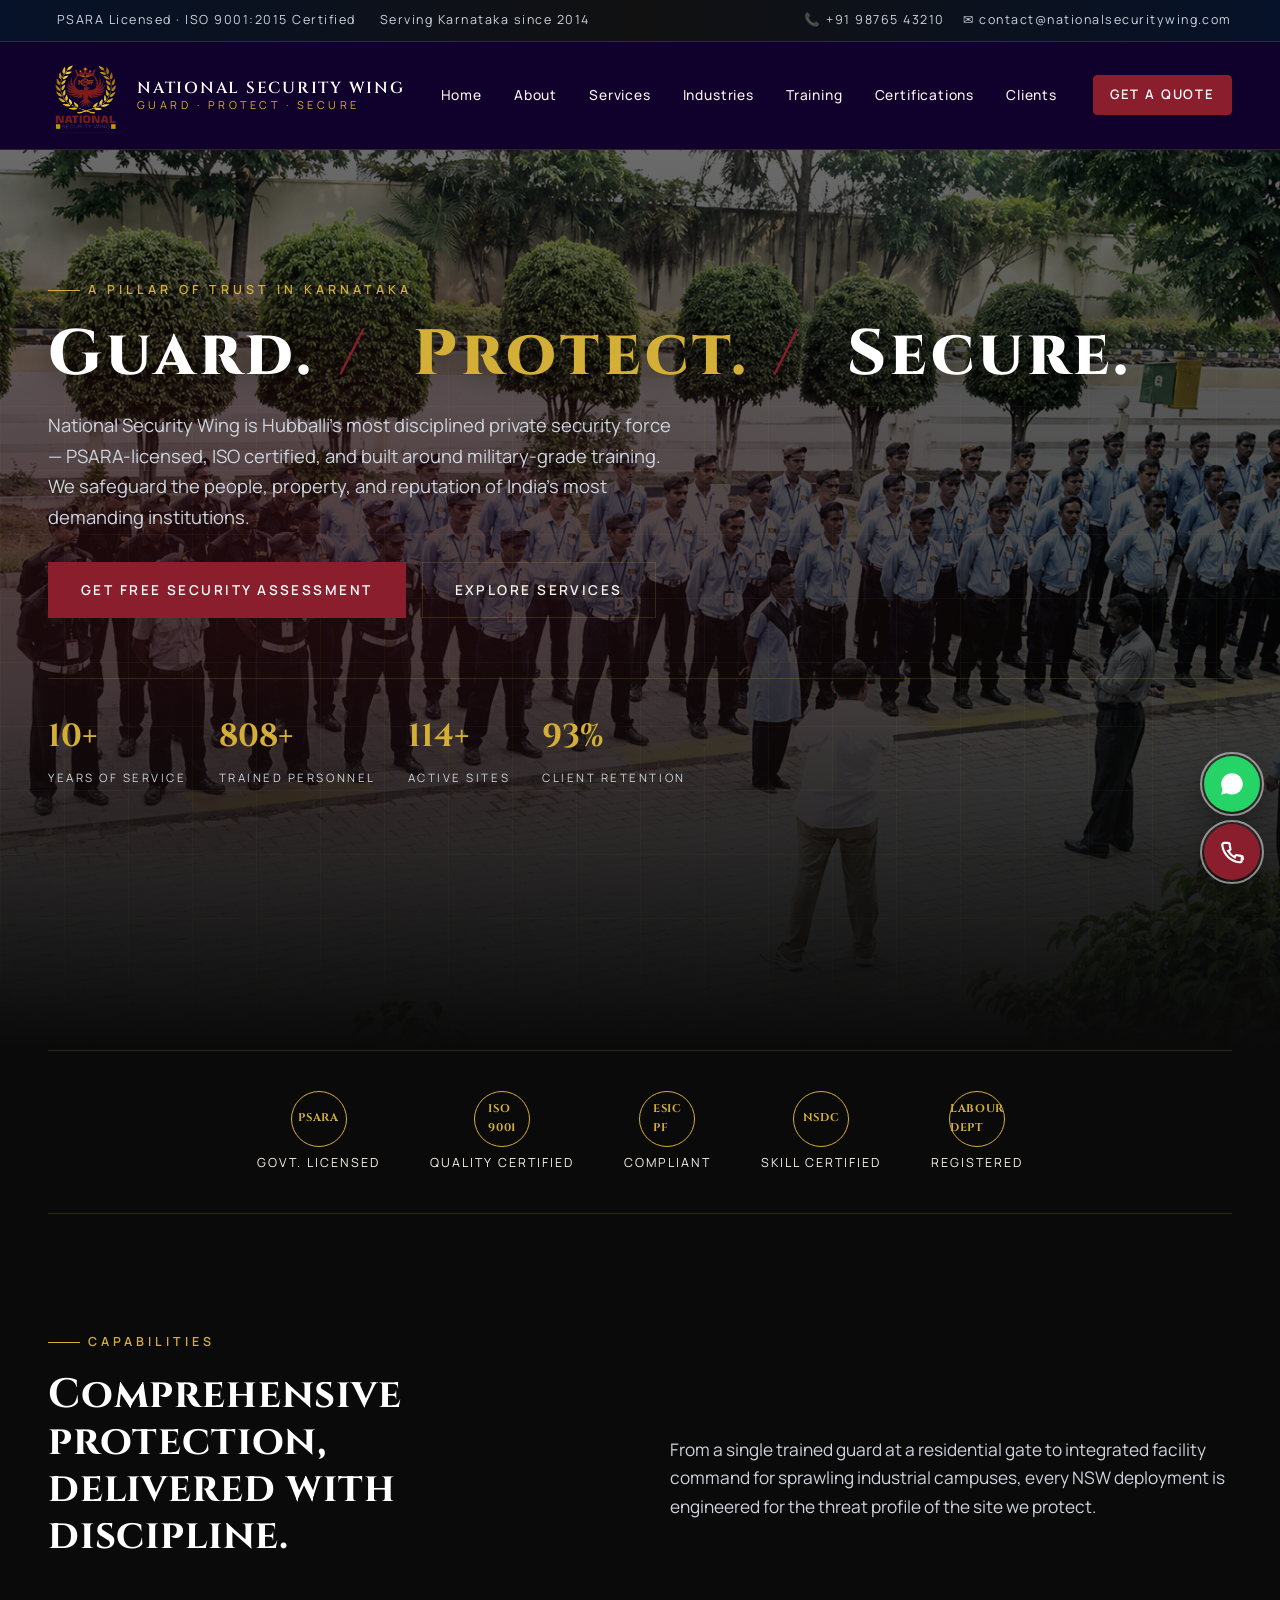
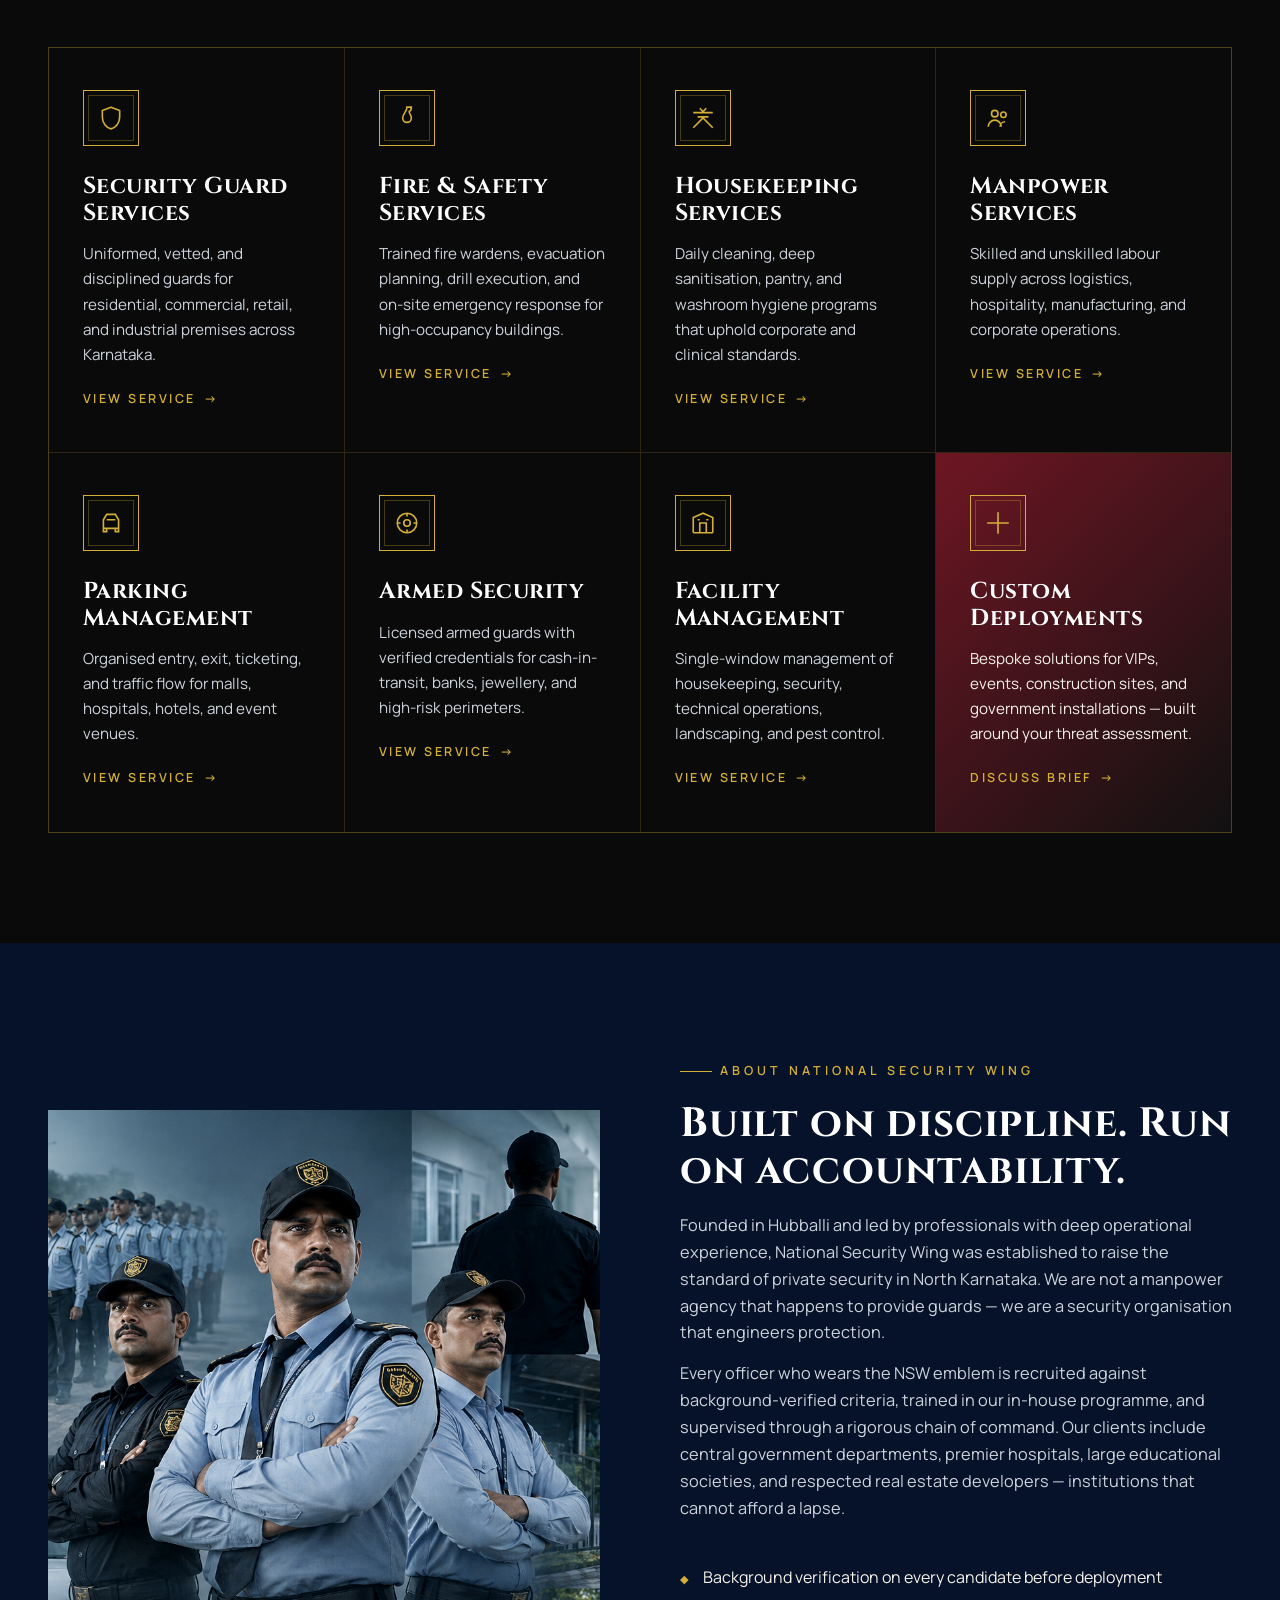
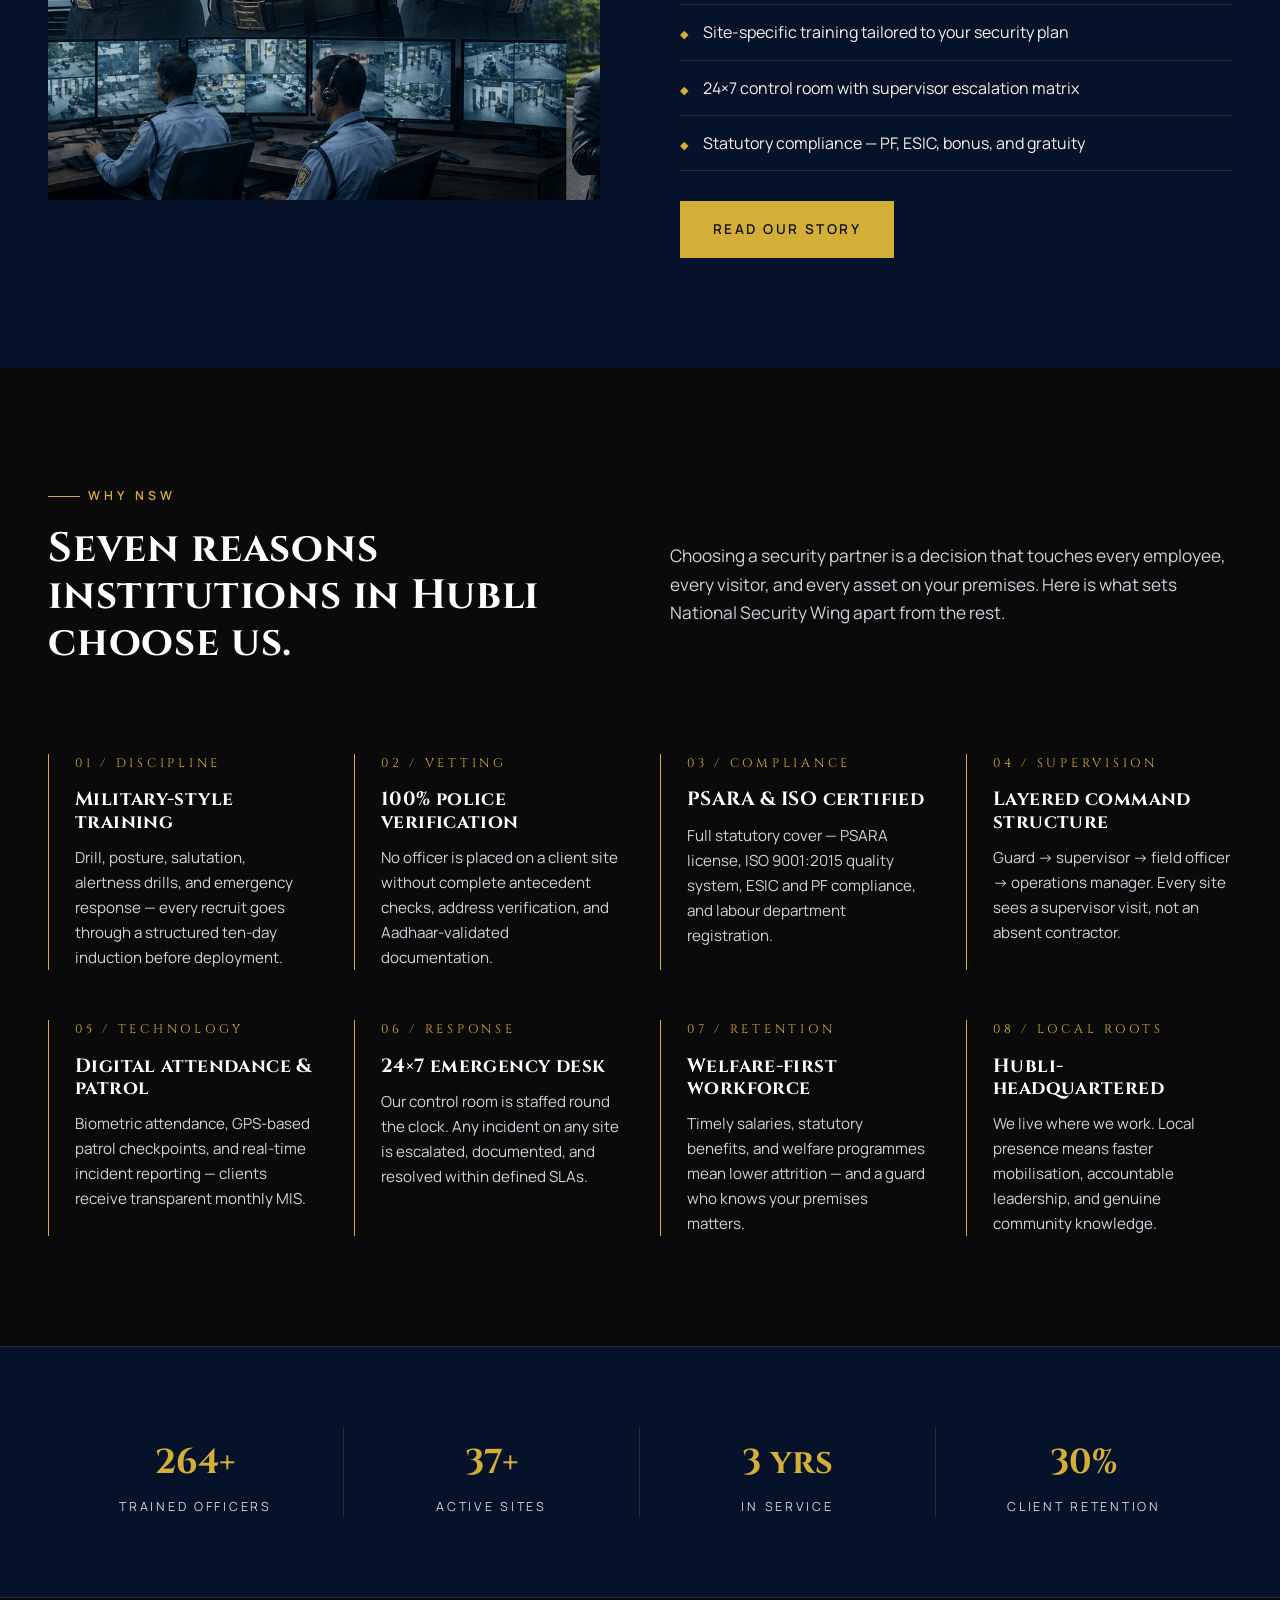
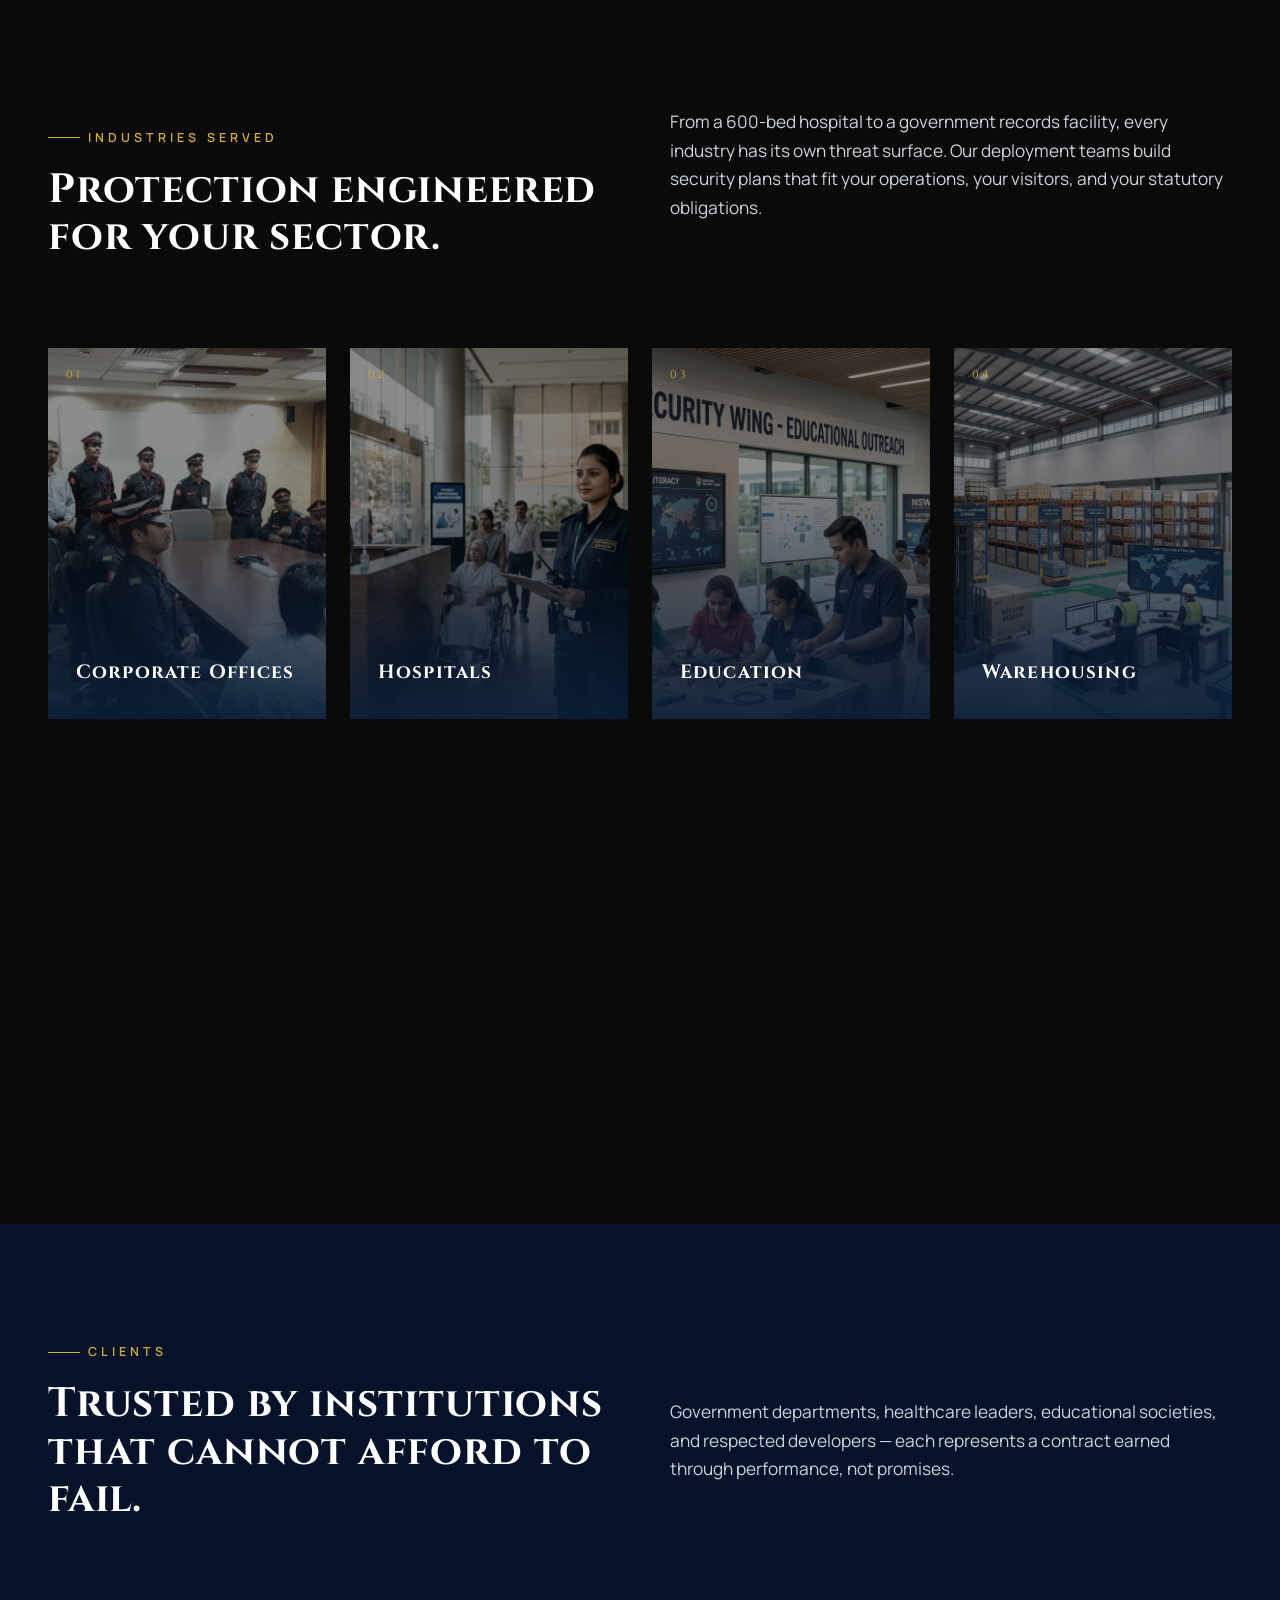
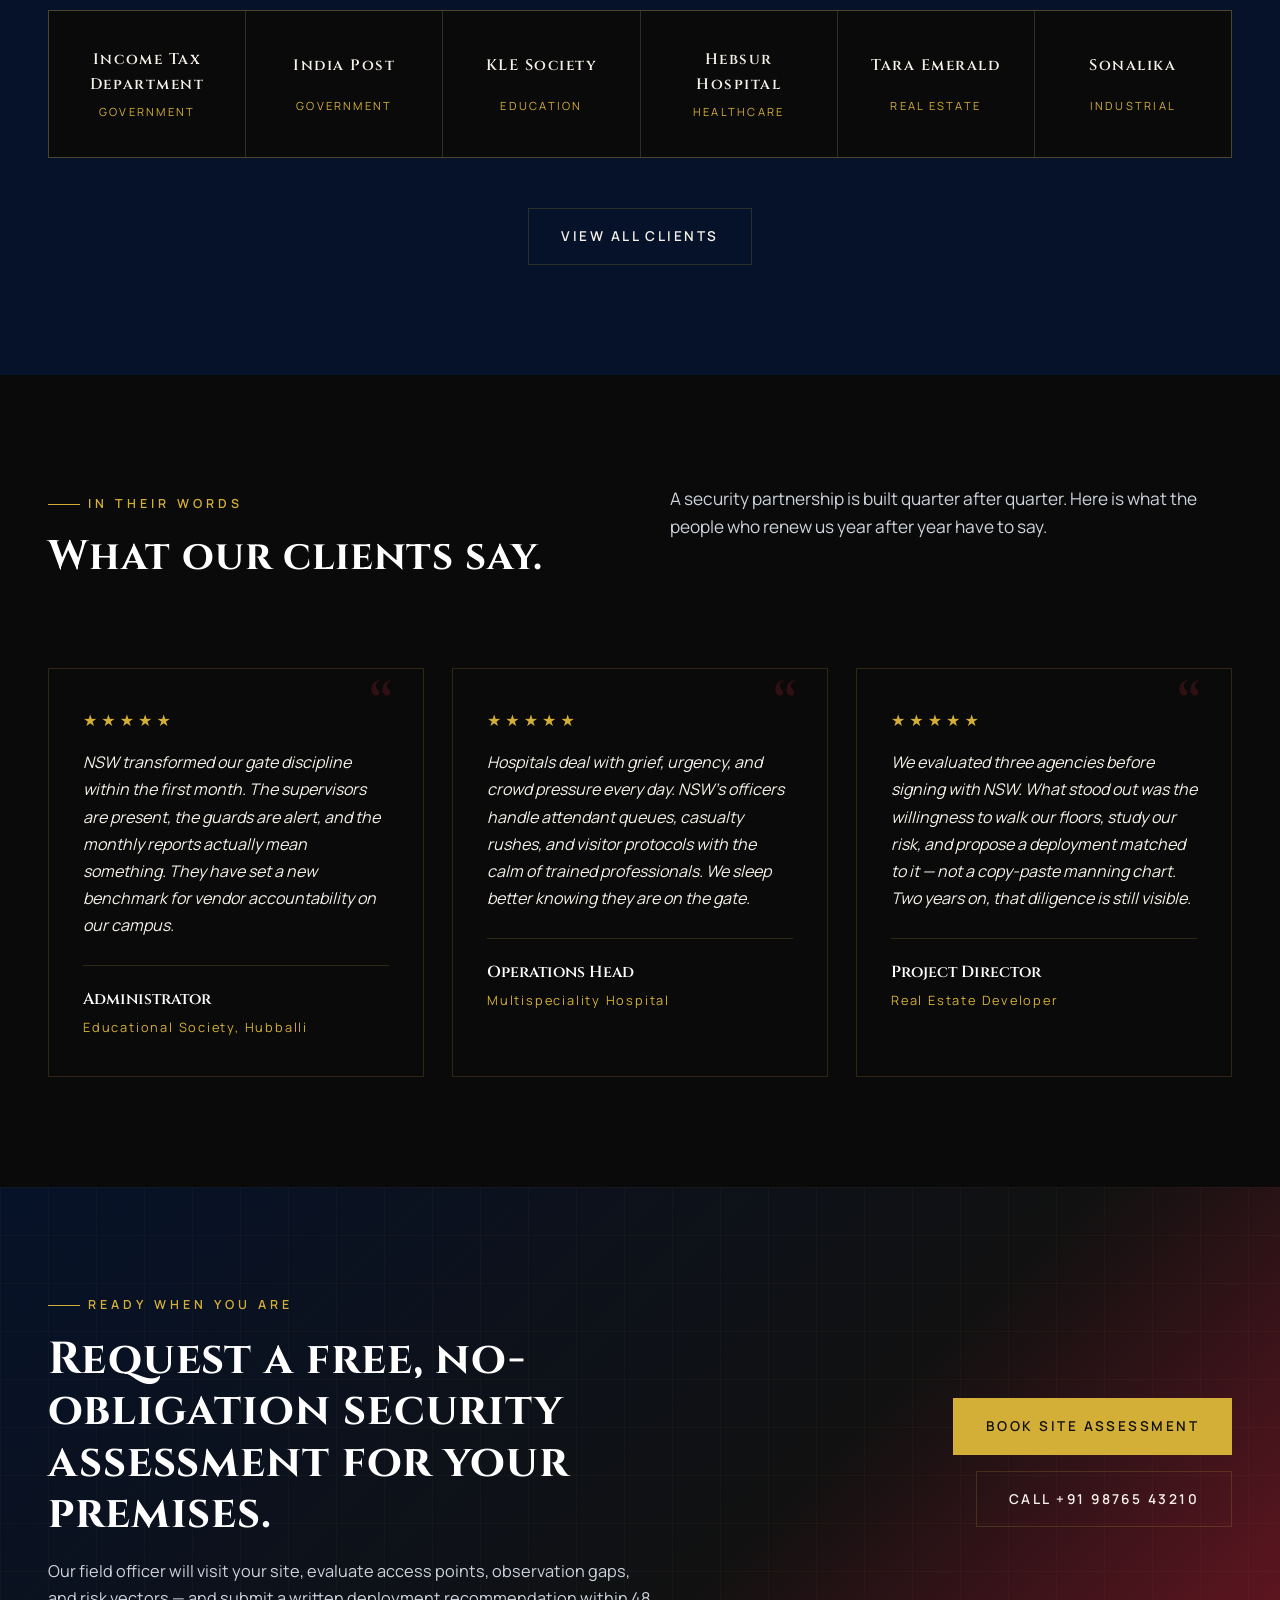
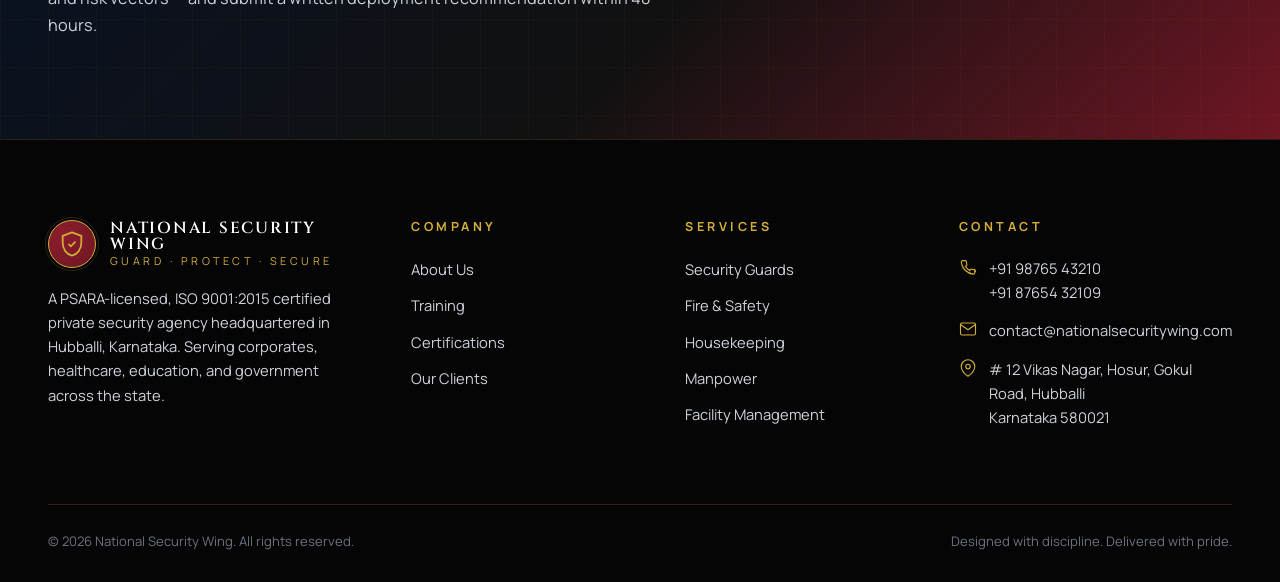
==== commit 3c745bef: "images adjusted" ====
--- a/index.html
+++ b/index.html
@@ -400,7 +400,7 @@
 
       <div class="industries-grid">
         <a href="industries.html#corporate" class="industry-card fade-up">
-          <img src="/nsw/assets/images/corp_officer.jpeg"
+          <img src="assets/images/corp_officer.jpeg"
             alt="Corporate office">
           <div class="overlay">
             <span class="badge">01</span>
@@ -409,7 +409,7 @@
           </div>
         </a>
         <a href="industries.html#hospitals" class="industry-card fade-up">
-          <img src="/nsw/assets/images/hospital_officer.png"
+          <img src="assets/images/hospital_officer.png"
             alt="Hospital security">
           <div class="overlay">
             <span class="badge">02</span>
@@ -418,7 +418,7 @@
           </div>
         </a>
         <a href="industries.html#education" class="industry-card fade-up">
-          <img src="/nsw/assets/images/education.png"
+          <img src="assets/images/education.png"
             alt="Educational institutions">
           <div class="overlay">
             <span class="badge">03</span>
@@ -427,7 +427,7 @@
           </div>
         </a>
         <a href="industries.html#warehouse" class="industry-card fade-up">
-          <img src="/nsw/assets/images/warehouse.png"
+          <img src="assets/images/warehouse.png"
             alt="Warehouse security">
           <div class="overlay">
             <span class="badge">04</span>
@@ -436,7 +436,7 @@
           </div>
         </a>
         <a href="industries.html#hotels" class="industry-card fade-up">
-          <img src="/nsw/assets/images/hostel.png"
+          <img src="assets/images/hostel.png"
             alt="Hotel security">
           <div class="overlay">
             <span class="badge">05</span>
@@ -445,7 +445,7 @@
           </div>
         </a>
         <a href="industries.html#government" class="industry-card fade-up">
-          <img src="/nsw/assets/images/govt.png   "
+          <img src="assets/images/govt.png   "
             alt="Government building">
           <div class="overlay">
             <span class="badge">06</span>
@@ -456,7 +456,7 @@
 
 <!-- 07. Parking Management -->
 <a href="industries.html#parking" class="industry-card fade-up">
-  <img src="/nsw/assets/images/parking.png" alt="Parking management and security">
+  <img src="assets/images/parking.png" alt="Parking management and security">
   <div class="overlay">
     <span class="badge">07</span>
     <h3>Parking Management</h3>
@@ -466,7 +466,7 @@
 
 <!-- 08. Security Training -->
 <a href="industries.html#training" class="industry-card fade-up">
-  <img src="/nsw/assets/images/home.png" alt="Security guard training session">
+  <img src="assets/images/home.png" alt="Security guard training session">
   <div class="overlay">
     <span class="badge">08</span>
     <h3>Security Training</h3>
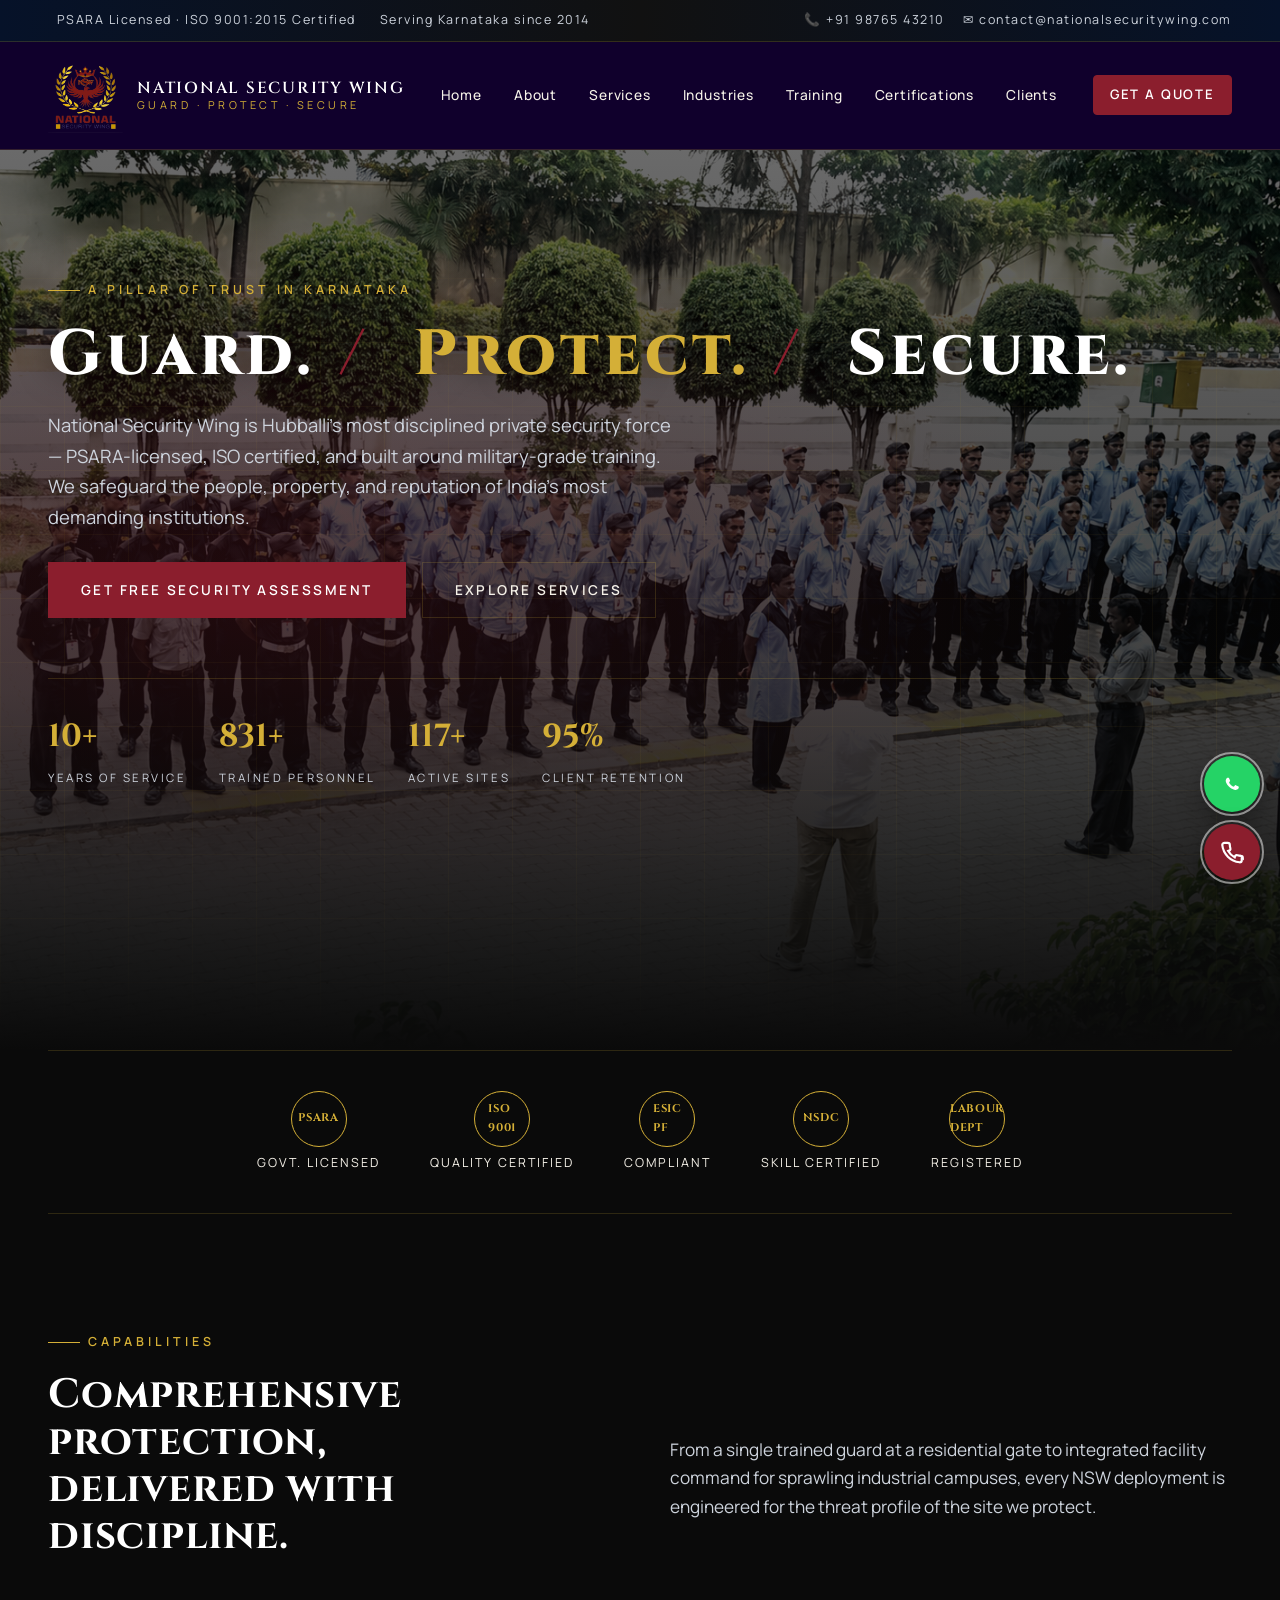
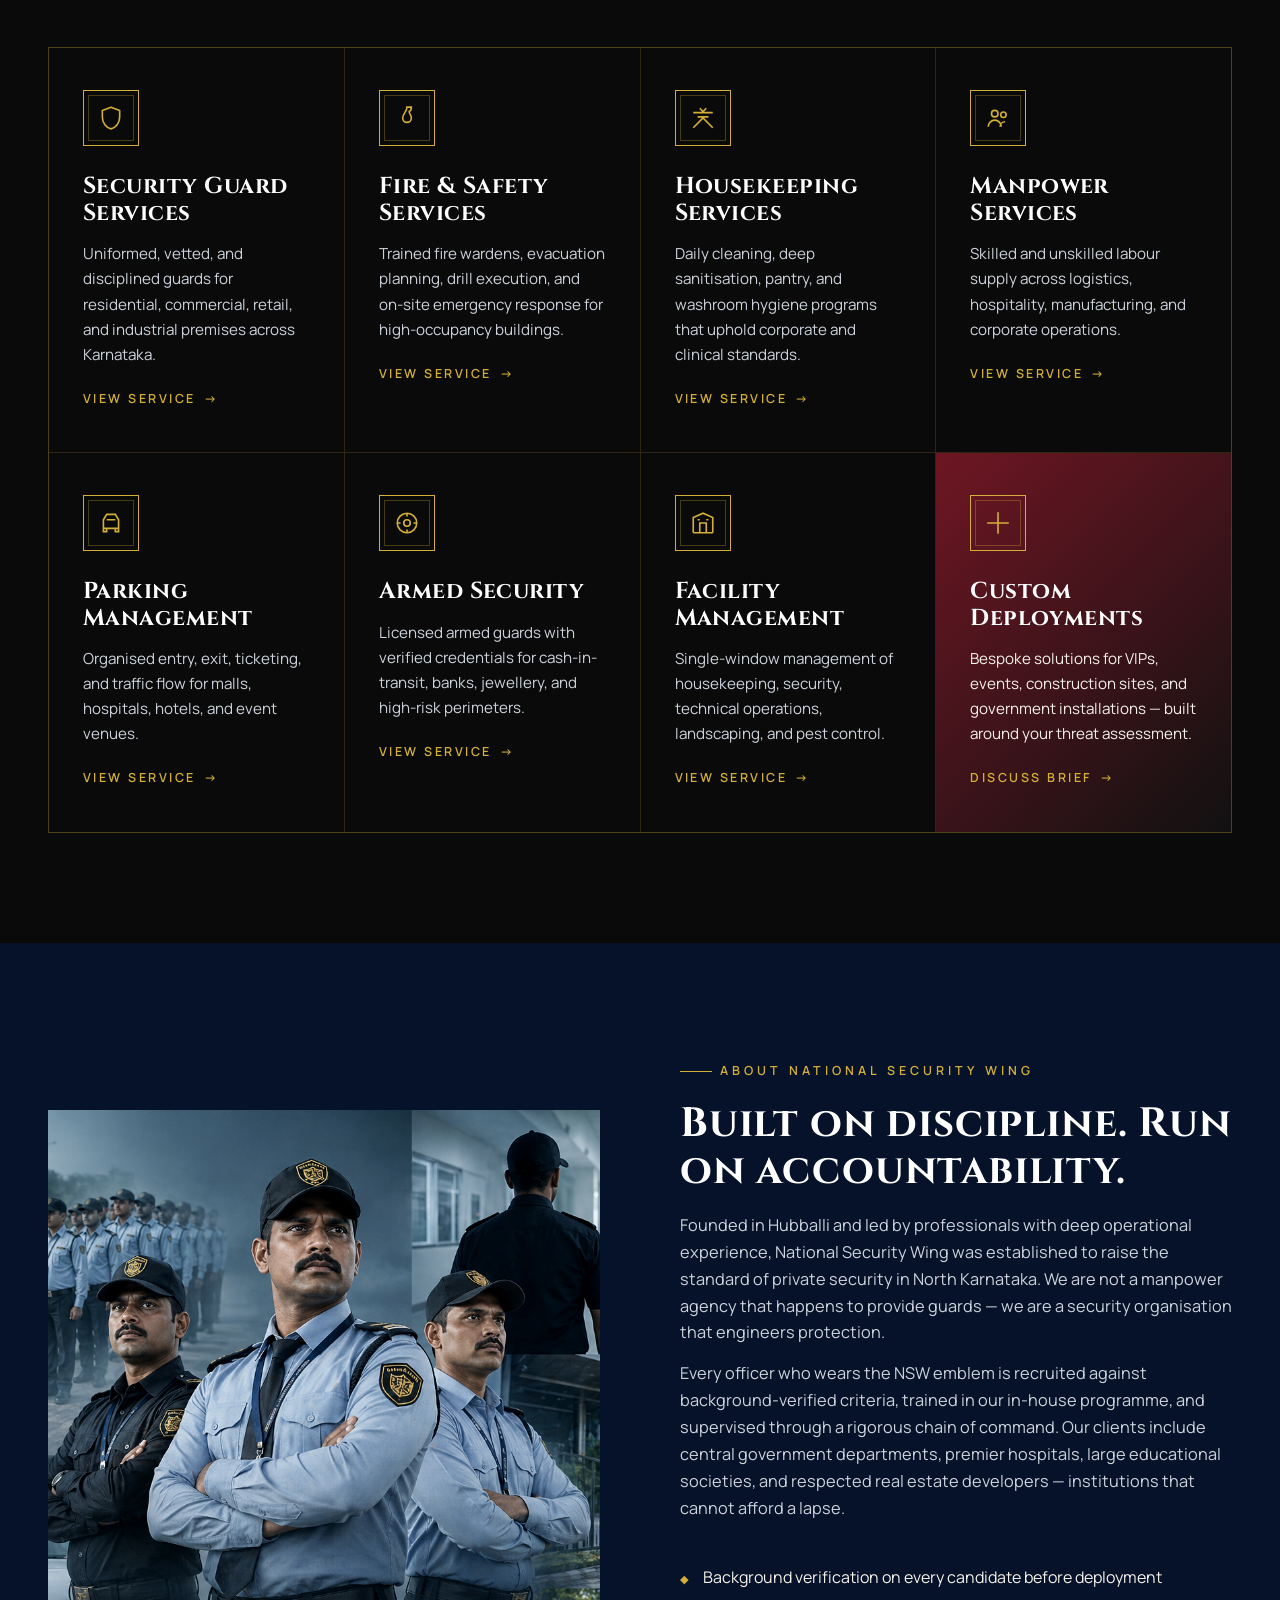
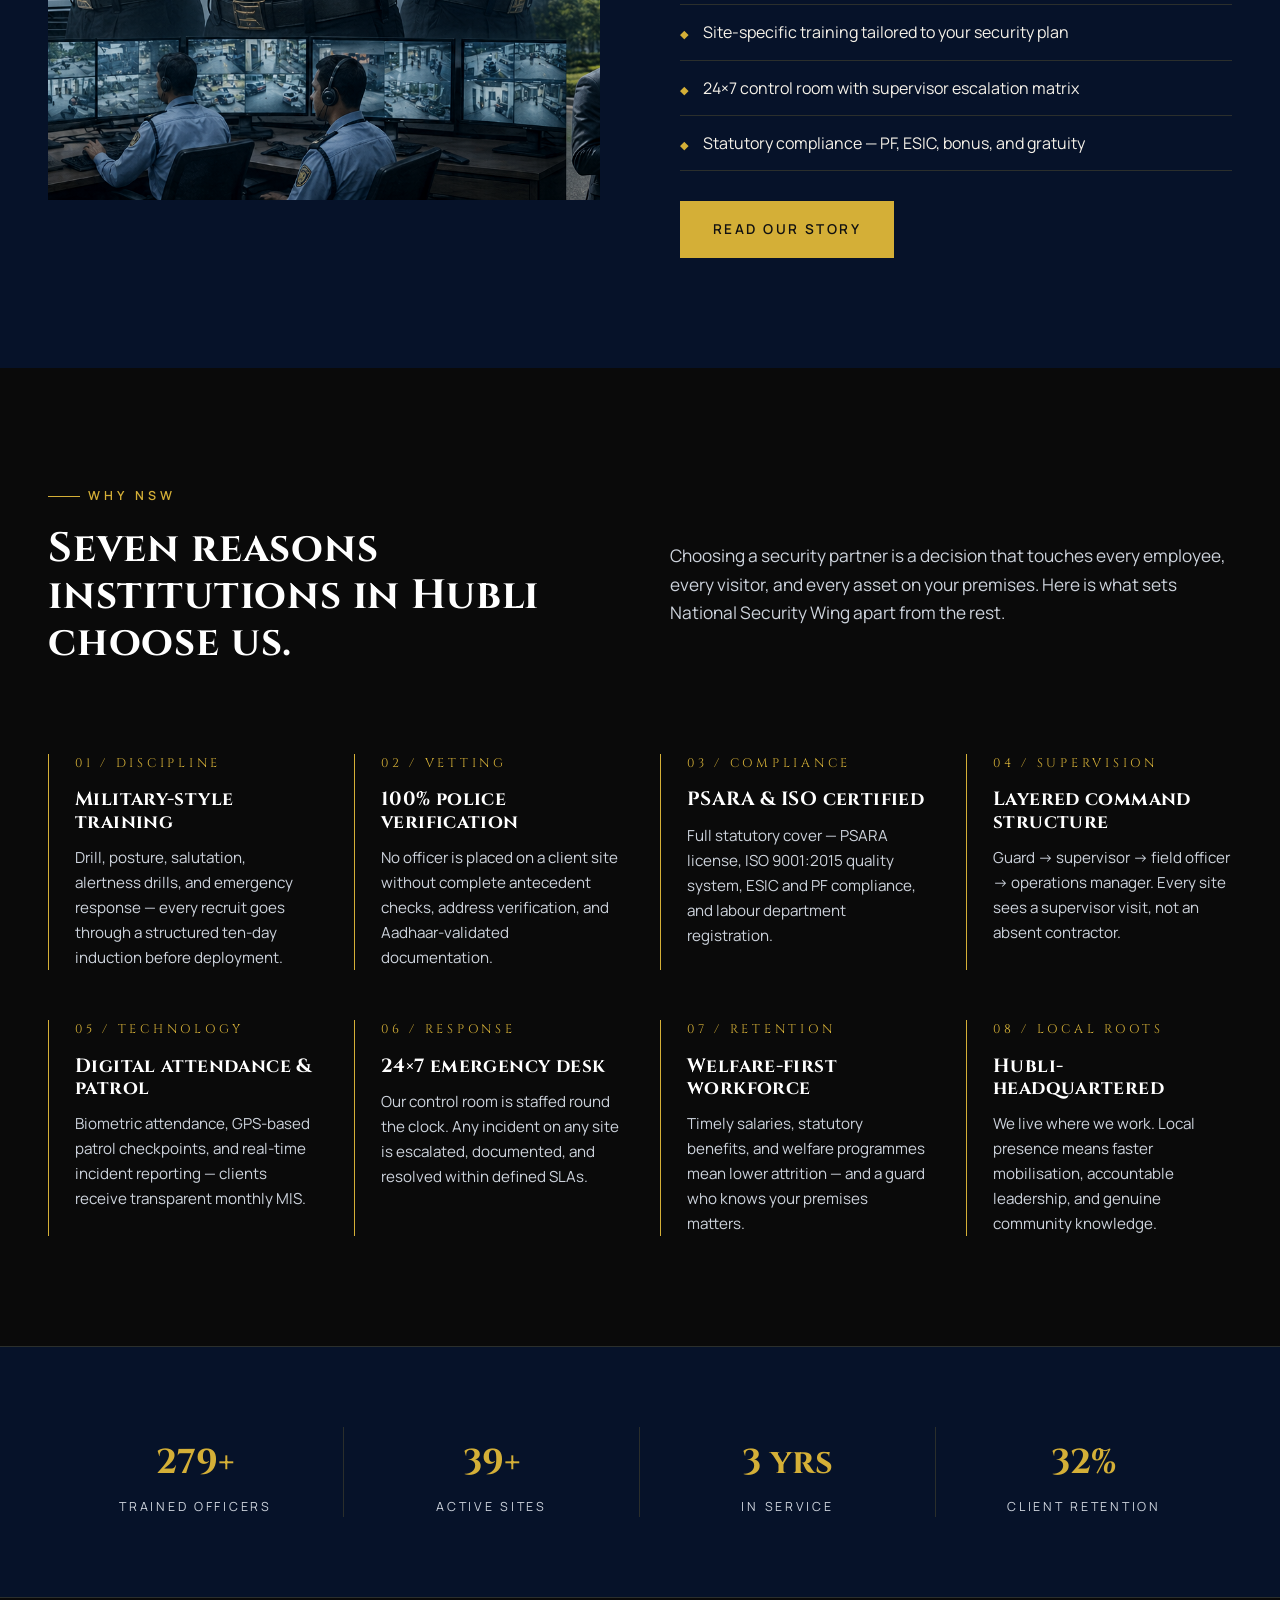
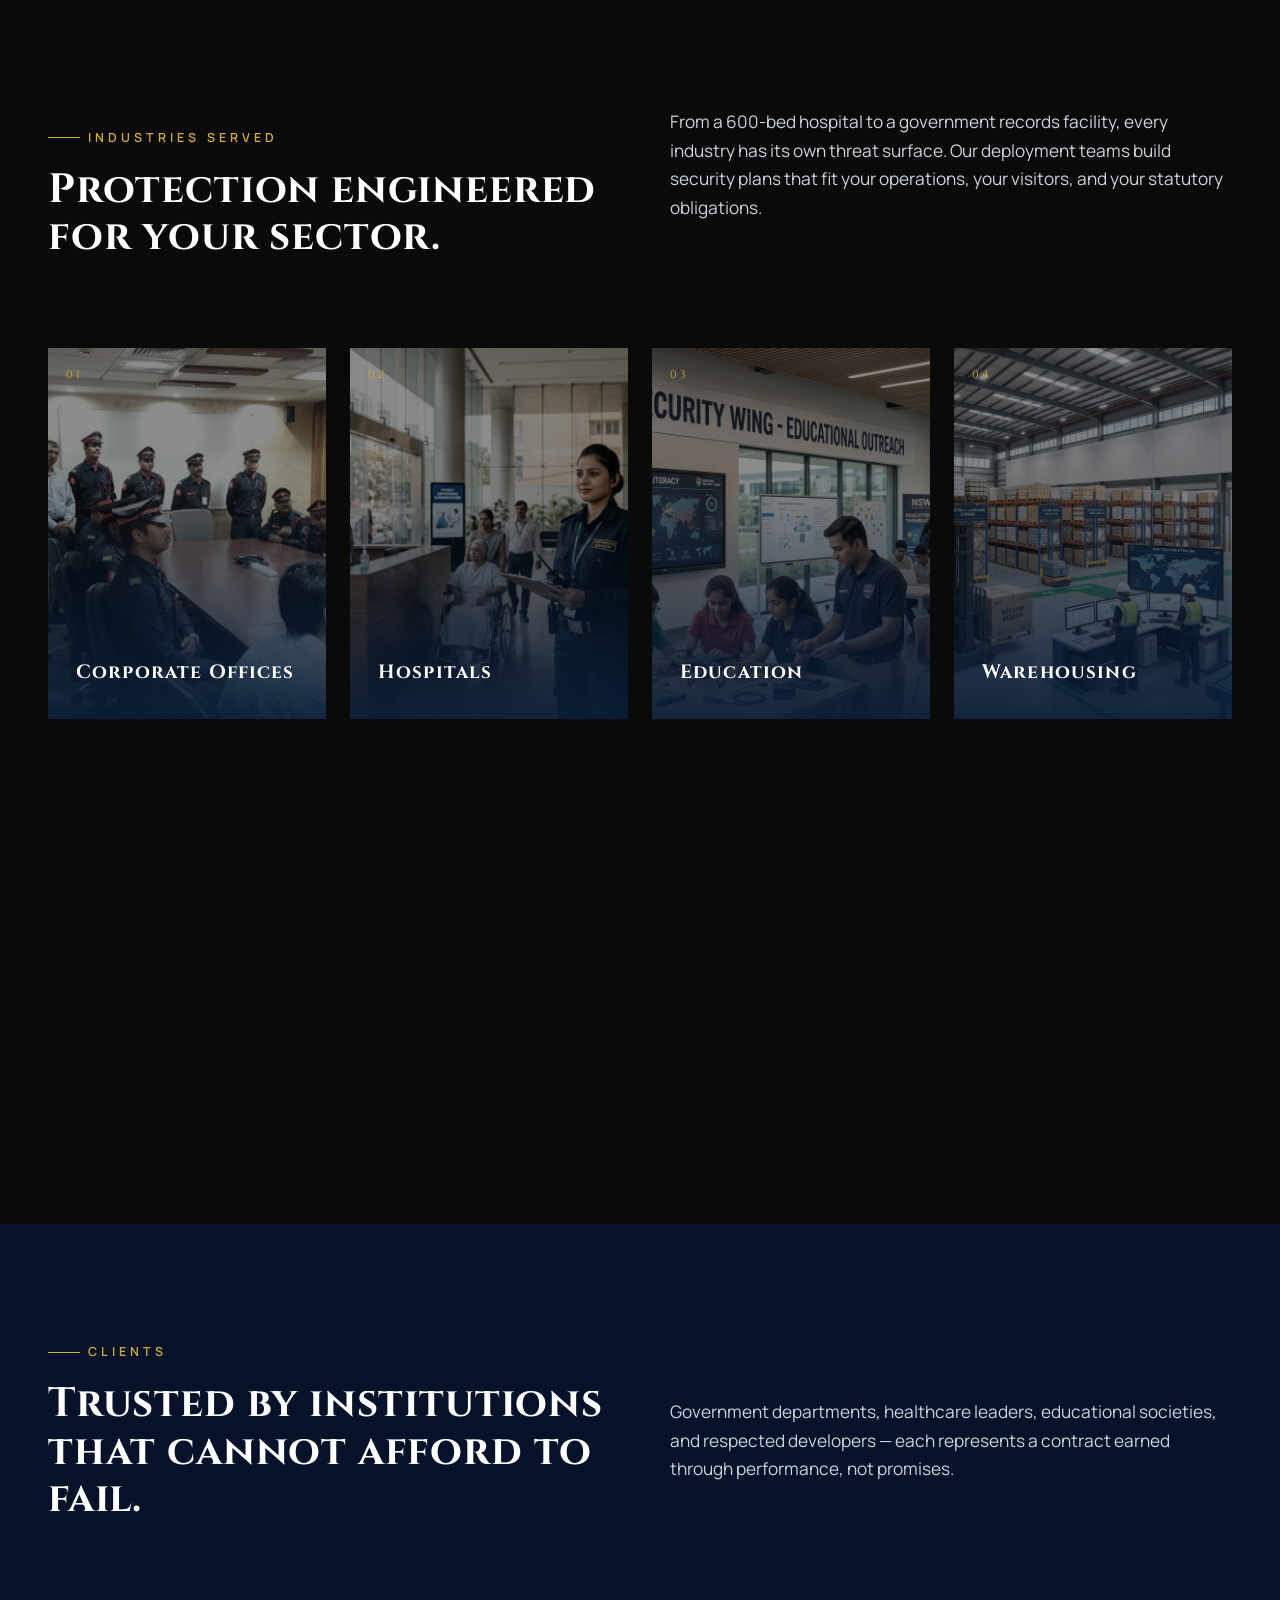
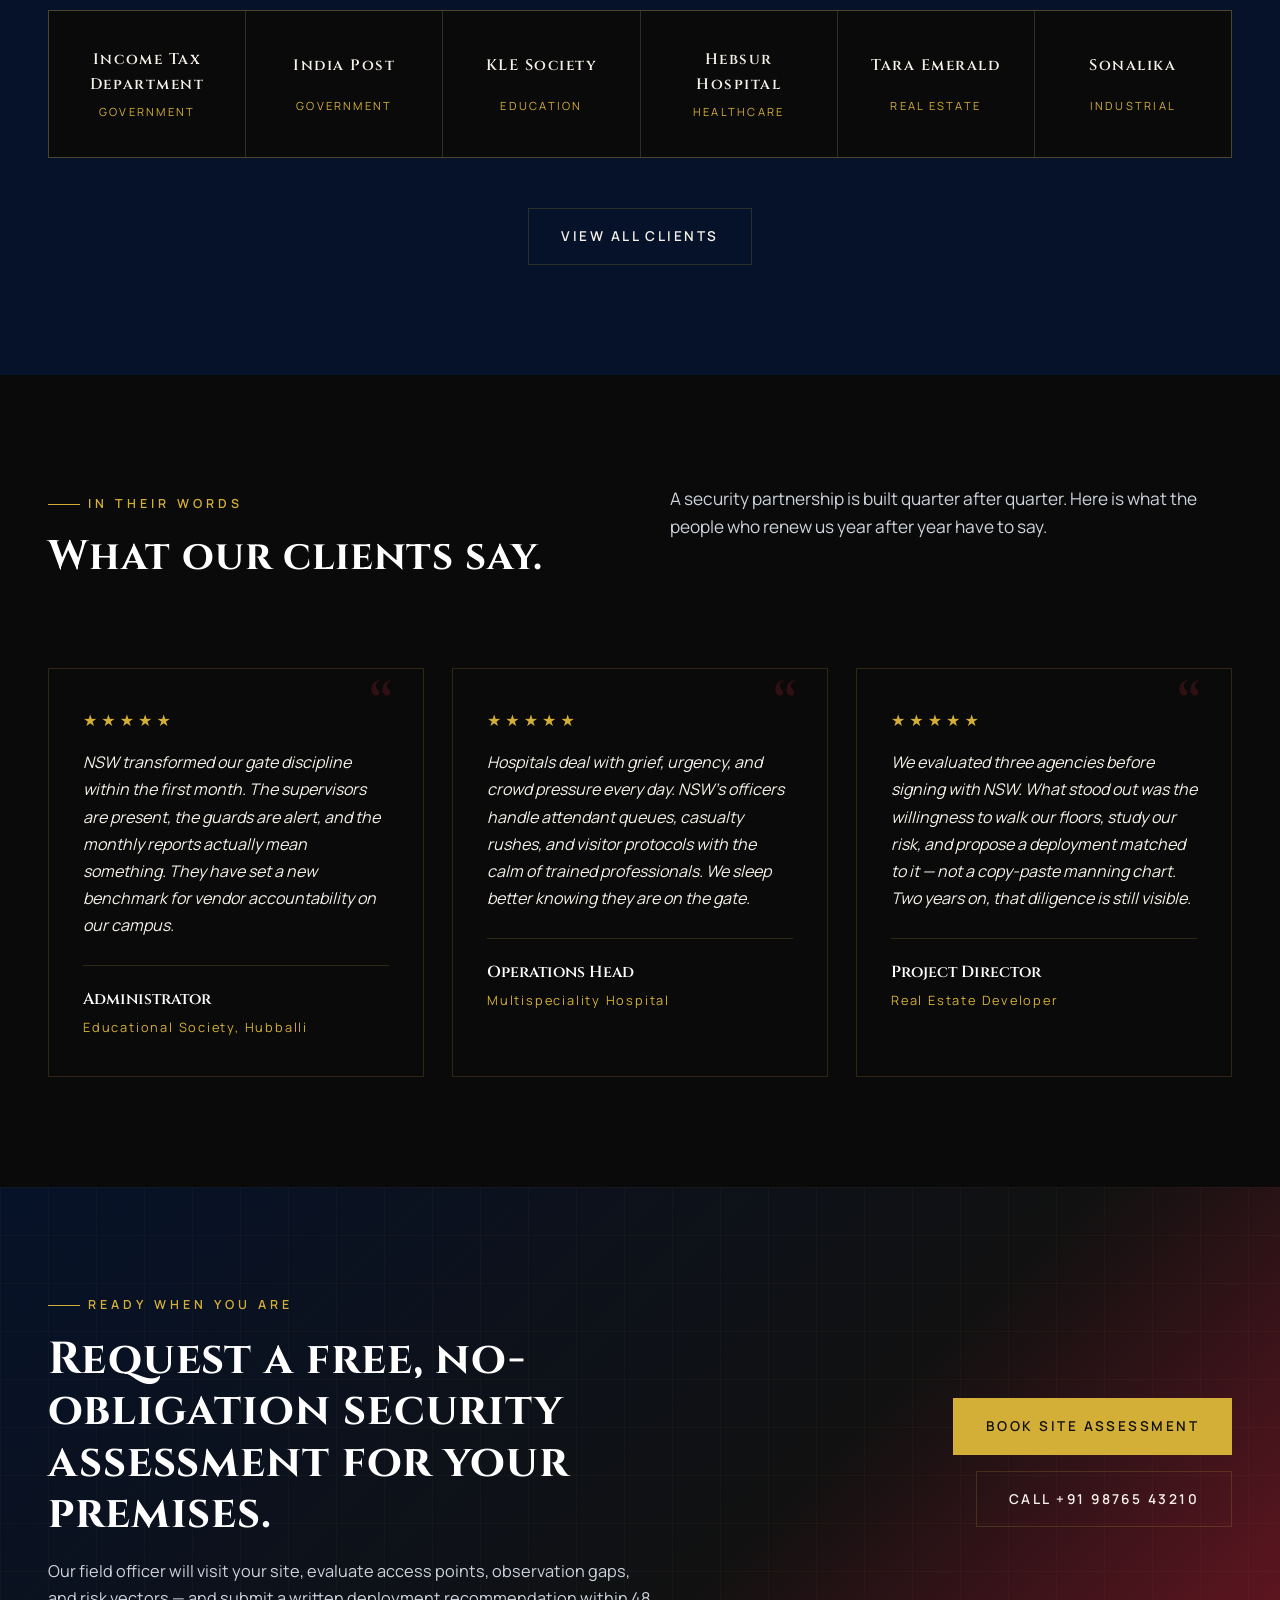
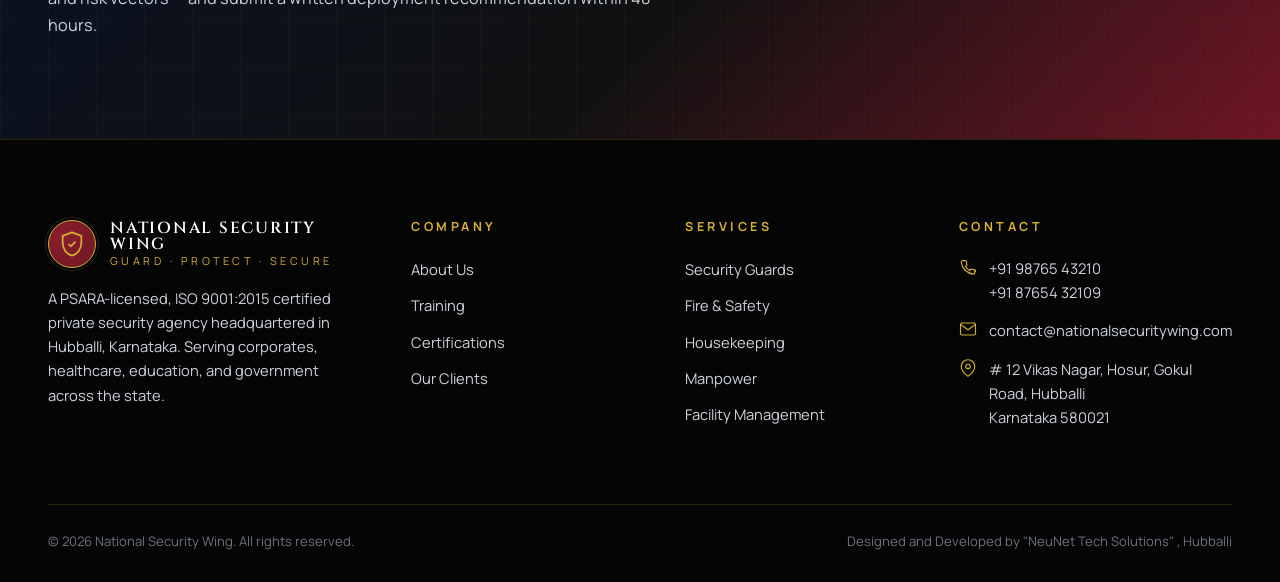
==== commit 49d6140e: "designed and develeoped by  neunet tech spolutions -tag" ====
--- a/index.html
+++ b/index.html
@@ -642,7 +642,7 @@
 
       <div class="footer-bottom">
         <span>© 2026 National Security Wing. All rights reserved.</span>
-        <span>Designed with discipline. Delivered with pride.</span>
+        <span><a href="https://neunettechsolutions.com/" target="_blank">Designed and Developed by "NeuNet Tech Solutions" , Hubballi</a></span>
       </div>
     </div>
   </footer>
@@ -652,7 +652,7 @@
     <a href="https://wa.me/919876543210" class="float-btn float-wa" aria-label="WhatsApp" target="_blank">
       <svg viewBox="0 0 24 24" fill="currentColor">
         <path
-          d="M17.5 14c-.3-.1-1.7-.8-2-.9-.3-.1-.5-.1-.7.1-.2.3-.8.9-.9 1.1-.2.2-.3.2-.6.1-.3-.1-1.2-.5-2.3-1.5-.9-.7-1.4-1.7-1.6-2-.2-.3 0-.5.1-.6.1-.1.3-.3.4-.5.1-.2.2-.3.3-.5.1-.2 0-.4 0-.5l-.9-2.1c-.2-.5-.5-.5-.7-.5h-.6c-.2 0-.5.1-.8.4-.3.3-1 1-1 2.5s1.1 2.9 1.2 3.1c.1.2 2.1 3.2 5.1 4.5.7.3 1.3.5 1.7.6.7.2 1.4.2 1.9.1.6-.1 1.7-.7 2-1.4.2-.7.2-1.3.2-1.4-.1-.1-.3-.2-.6-.3zM12 2C6.5 2 2 6.5 2 12c0 1.8.5 3.5 1.3 5L2 22l5.2-1.4c1.4.8 3 1.2 4.7 1.2h.1c5.5 0 10-4.5 10-10S17.5 2 12 2z" />
+          d="M17.5 14c-.3-.1-1.7-.8-2-.9-.3-.1-.5-.1-.7.1-.2.3-.8.9-.9 1.1-.2.2-.3.2-.6.1-.3-.1-1.2-.5-2.3-1.5-.9-.7-1.4-1.7-1.6-2-.2-.3 0-.5.1-.6.1-.1.3-.3.4-.5.1-.2.2-.3.3-.5.1-.2 0-.4 0-.5l-.9-2.1c-.2-.5-.5-.5-.7-.5h-.6c-.2 0 -.5.1 -.8.4 -.3 .3 -1 1 -1 2.5 s1.1 2.9 1.2 3.1 c .1 .2 2.1 3.2 5.1 4.5 .7 .3 1.3 .5 1.7 .6 .7 .2 1.4 .2 1.9 .1 .6 -.1 1.7 -.7 2 -1.4 .2 -.7 .2 -1.3 .2 -1.4 -.1 -.１ -.3 -.２ -.6 -.３ %z"/>
       </svg>
     </a>
     <a href="tel:+919876543210" class="float-btn float-call" aria-label="Call">
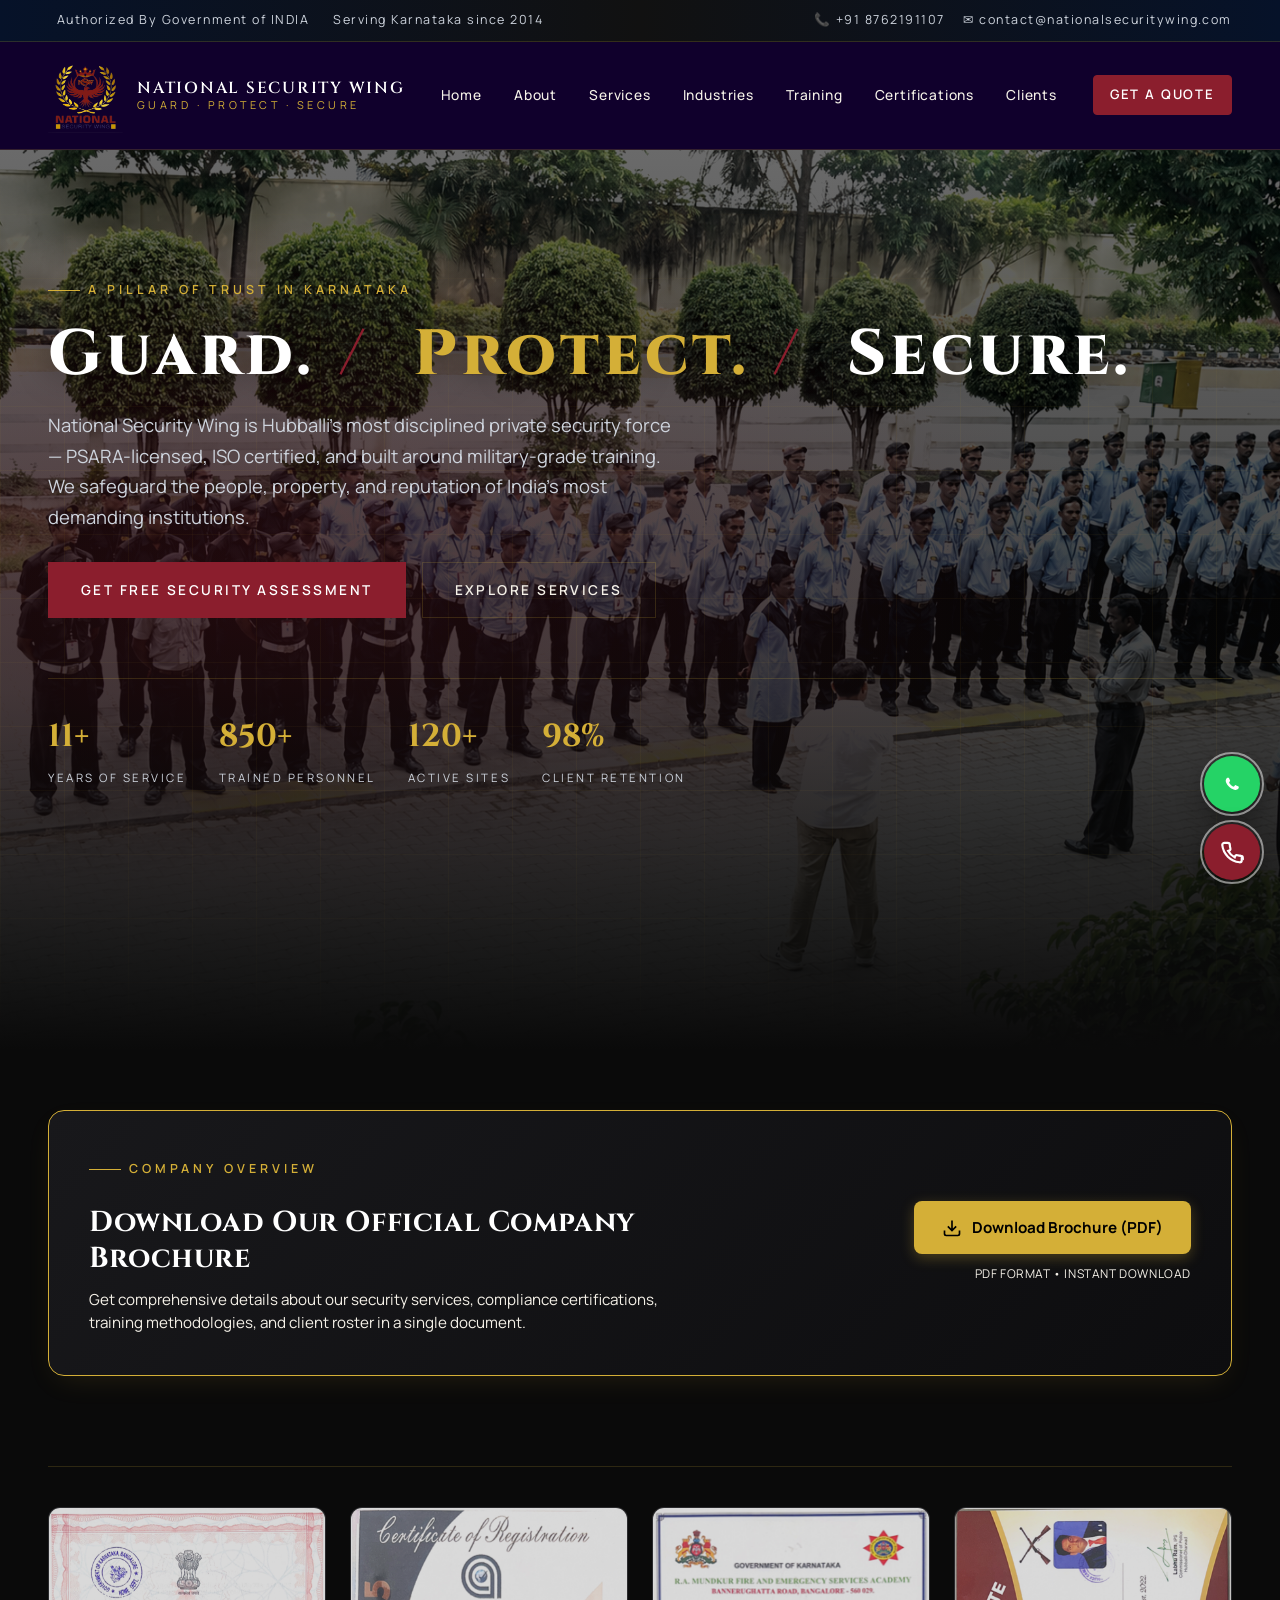
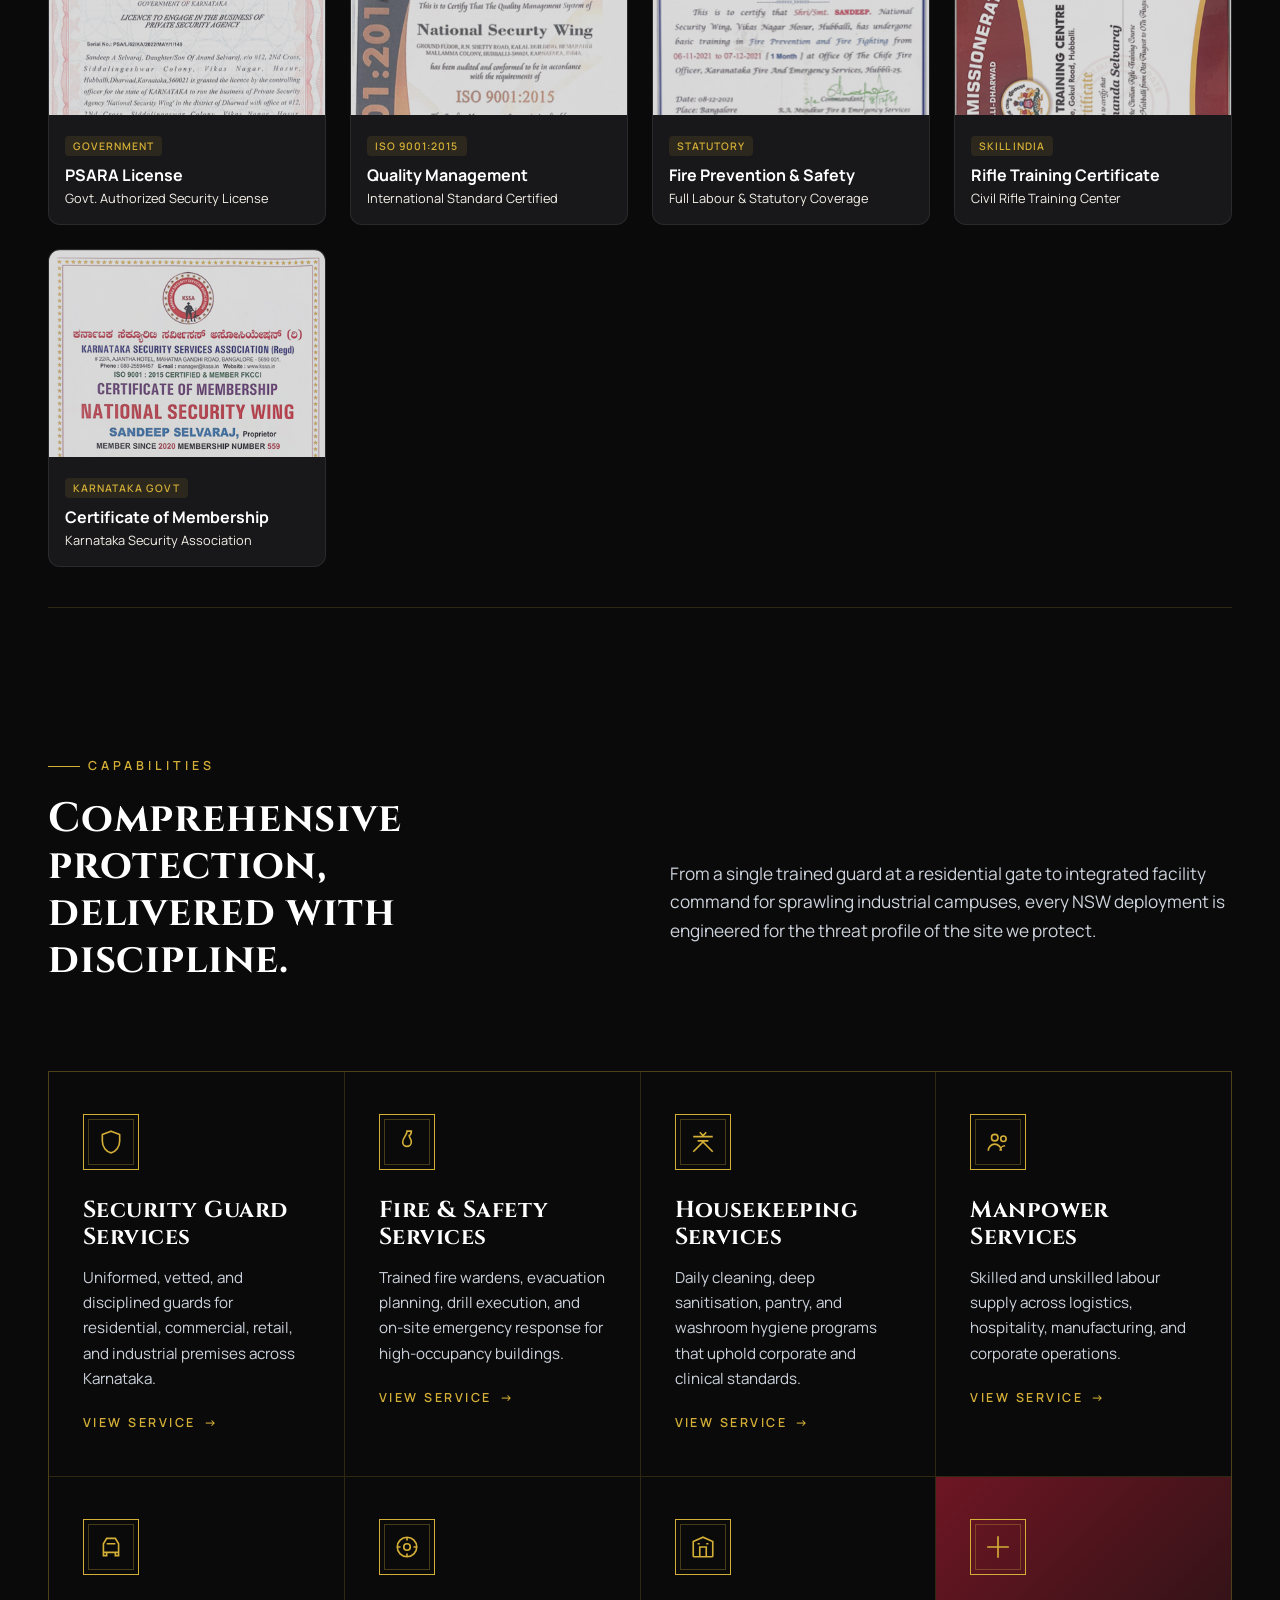
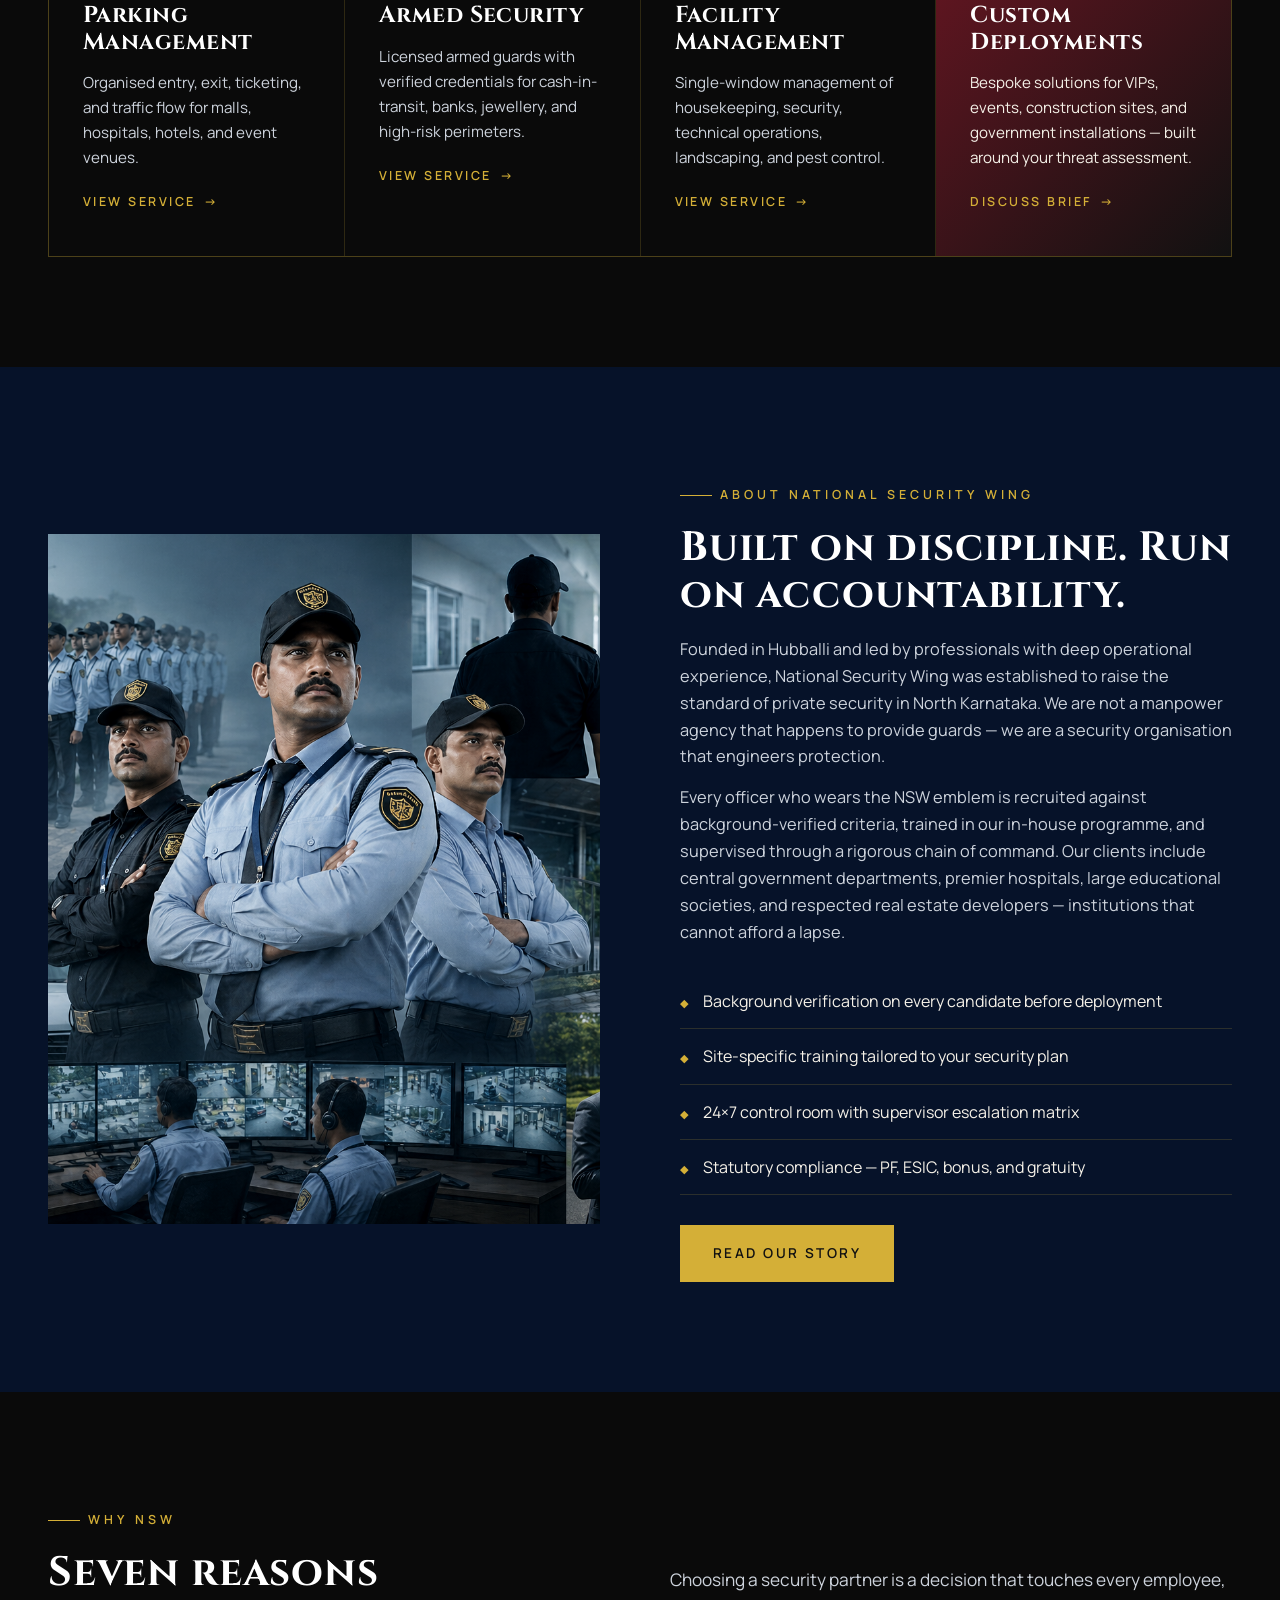
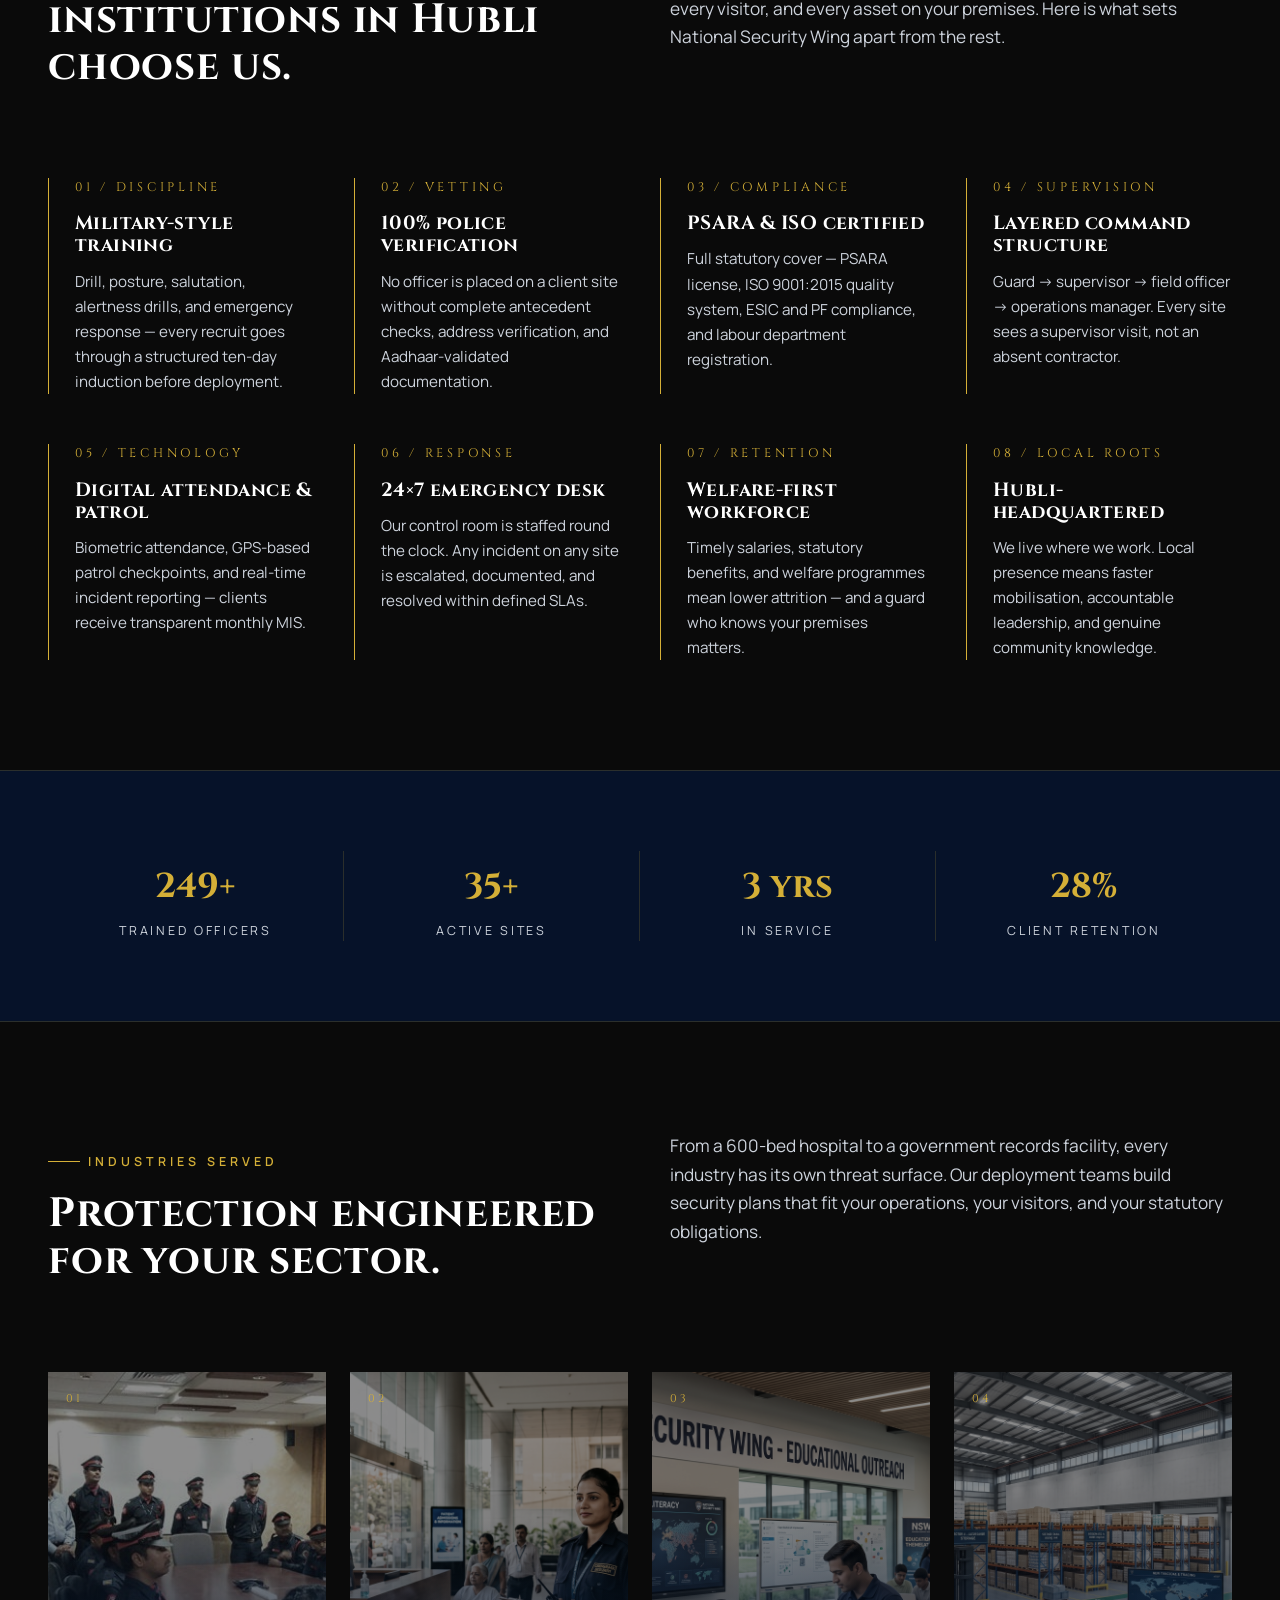
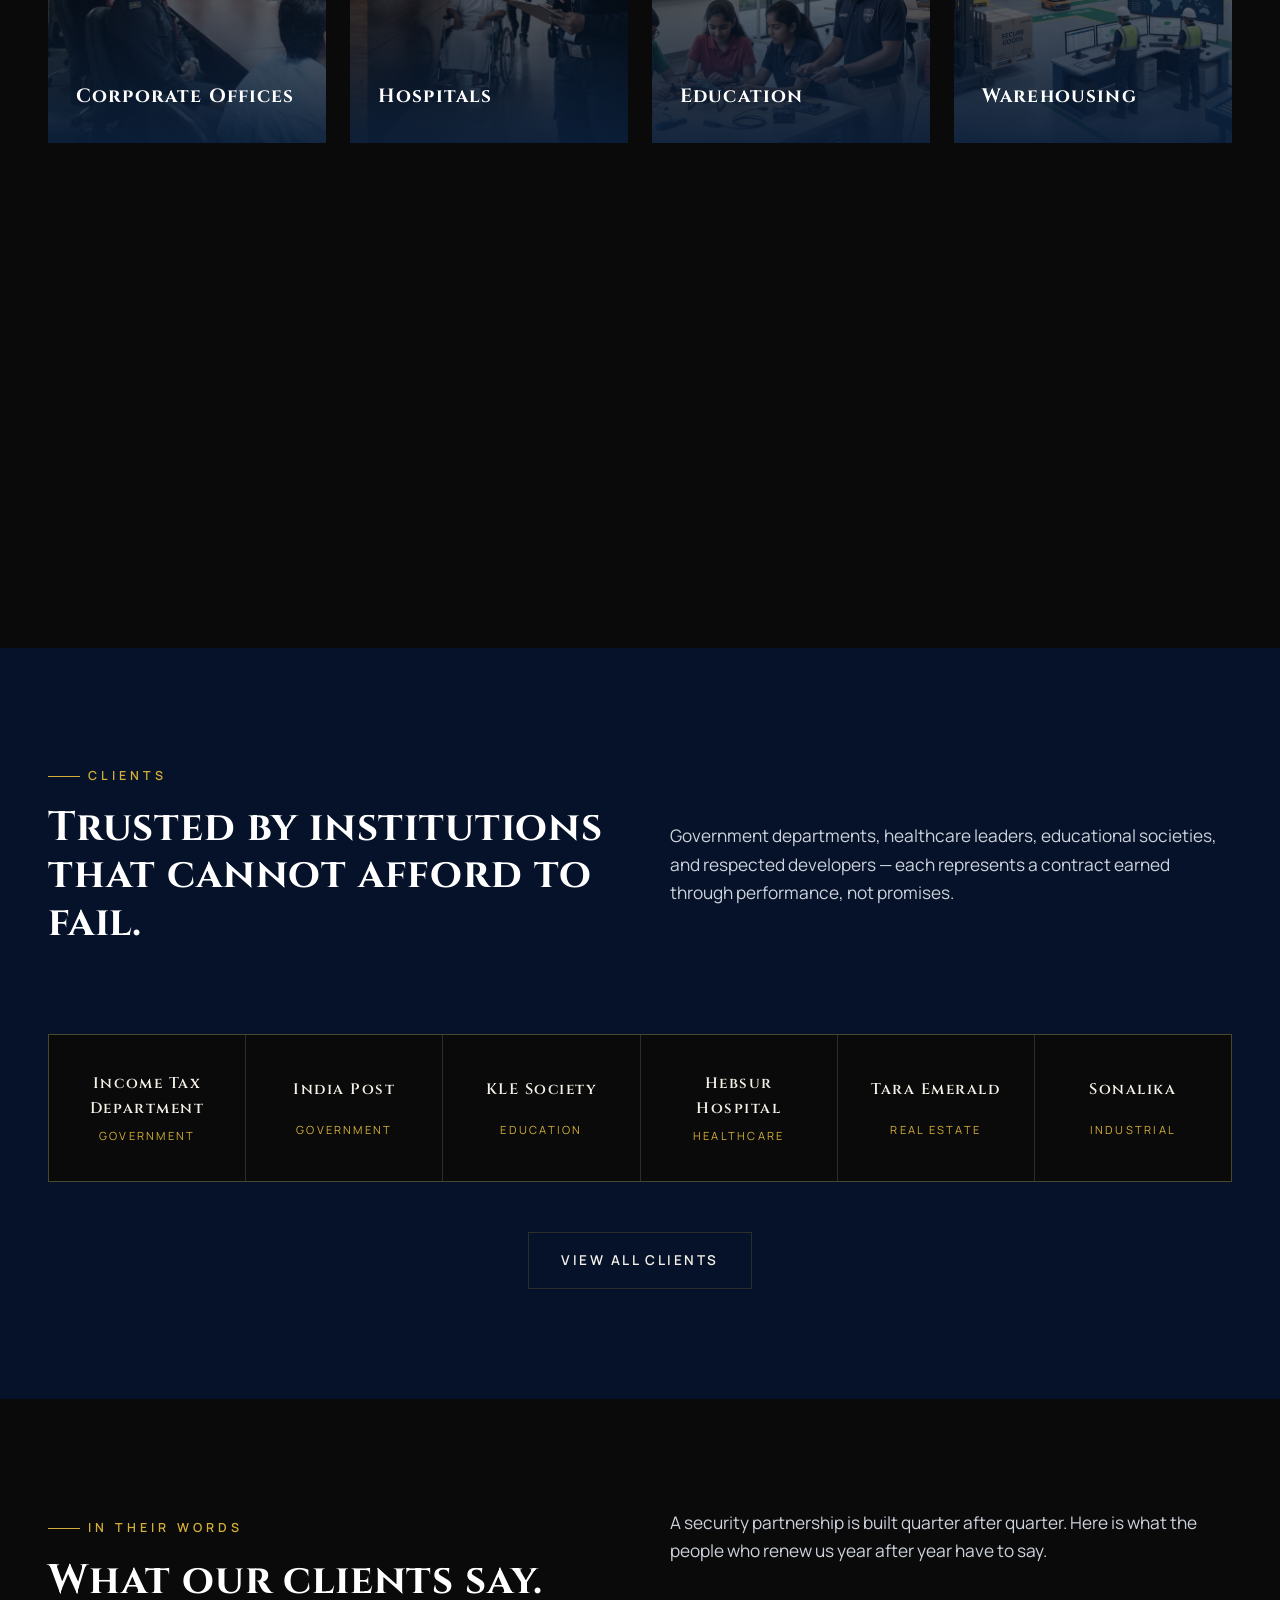
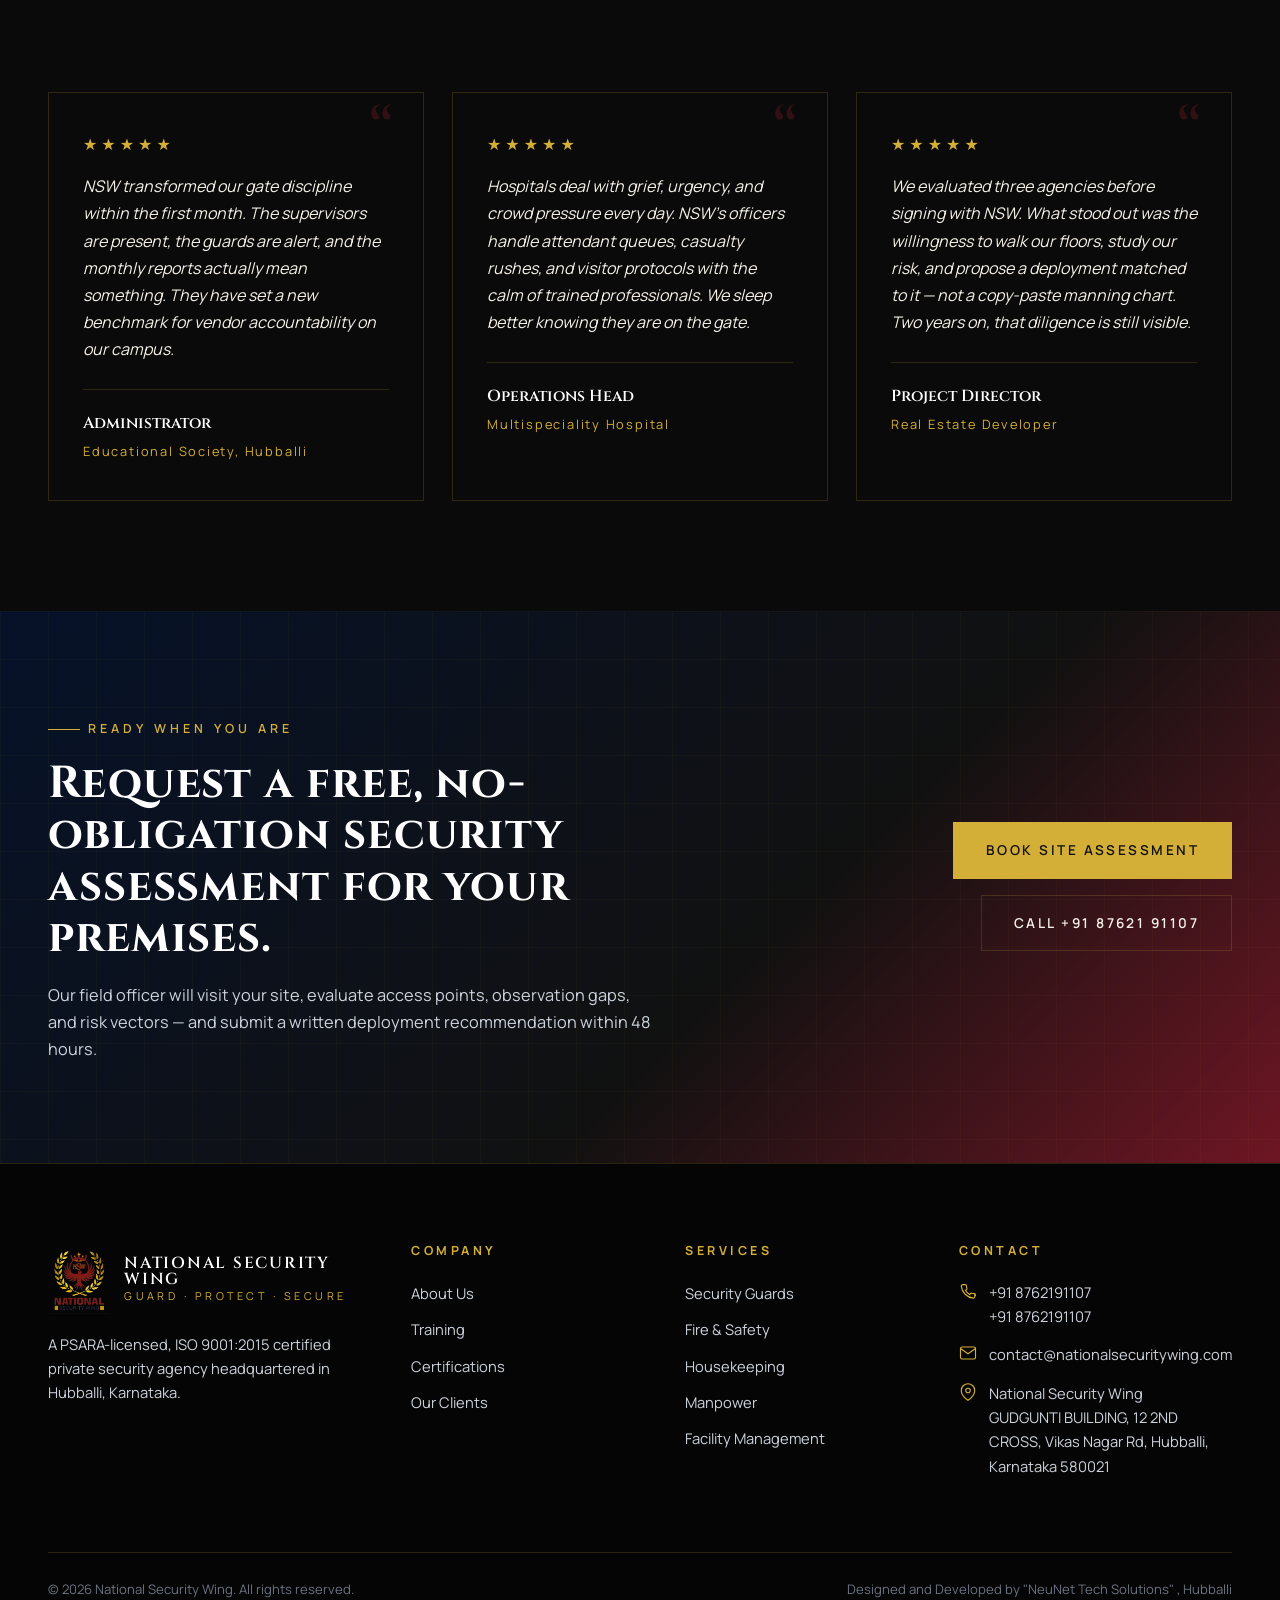
==== commit 4d1fc394: "updated something" ====
--- a/index.html
+++ b/index.html
@@ -24,7 +24,7 @@
   "image": "https://nationalsecuritywing.com/logo.png",
   "@id": "https://nationalsecuritywing.com/",
   "url": "https://nationalsecuritywing.com/",
-  "telephone": "+91-9876543210",
+  "telephone": "+91-8762191107",
   "address": {
     "@type": "PostalAddress",
     "streetAddress": "Vidyanagar",
@@ -45,11 +45,11 @@
   <div class="topbar">
     <div class="topbar-inner">
       <div class="topbar-left">
-        <span><span class="gold-dot"></span>&nbsp;&nbsp;PSARA Licensed · ISO 9001:2015 Certified</span>
+        <span><span class="gold-dot"></span>&nbsp;&nbsp;Authorized By Government of INDIA</span>
         <span>Serving Karnataka since 2014</span>
       </div>
       <div class="topbar-right">
-        <a href="tel:+919876543210">📞 +91 98765 43210</a>
+        <a href="tel:+918762191107">📞 +91 8762191107</a>
         <a href="mailto:contact@nationalsecuritywing.com">✉ contact@nationalsecuritywing.com</a>
       </div>
     </div>
@@ -127,43 +127,120 @@
     </div>
   </section>
 
-  <!-- CERTIFICATION STRIP -->
+          <!-- BROCHURE DOWNLOAD CTA SECTION -->
+<section class="brochure-cta-section">
+  <div class="container">
+    <div class="brochure-cta-card">
+      <div class="brochure-content">
+        <span class="eyebrow">Company Overview</span>
+        <h2>Download Our Official Company Brochure</h2>
+        <p>Get comprehensive details about our security services, compliance certifications, training methodologies, and client roster in a single document.</p>
+      </div>
+      <div class="brochure-action">
+        <a href="./assets/pdf/NSW brochure.pdf" download="NSW_Company_Brochure.pdf" class="btn-download-brochure" target="_blank" rel="noopener noreferrer">
+          <svg class="download-icon" viewBox="0 0 24 24" fill="none" stroke="currentColor" stroke-width="2">
+            <path d="M21 15v4a2 2 0 01-2 2H5a2 2 0 01-2-2v-4M7 10l5 5 5-5M12 15V3"/>
+          </svg>
+          <span>Download Brochure (PDF)</span>
+        </a>
+        <span class="file-info">PDF Format &bull; Instant Download</span>
+      </div>
+    </div>
+  </div>
+</section>
+
+
+<!-- CERTIFICATION STRIP -->
 <div class="container">
   <div class="certs-strip">
     
     <!-- PSARA License -->
-    <a href="./assets/pdf/company all certificates.pdf" target="_blank" class="cert-badge">
-      <div class="logo">PSARA</div>
-      <span class="name">Govt. Licensed</span>
+    <a href="./assets/images/licencse.png" target="_blank" rel="noopener noreferrer" class="cert-card">
+      <div class="cert-thumb-wrapper">
+        <img src="assets/images/licencse.png" alt="PSARA License Preview" class="cert-thumb-img" loading="lazy">
+        <div class="cert-overlay">
+          <span class="cert-view-btn">View Full Document &nearr;</span>
+        </div>
+      </div>
+      <div class="cert-card-body">
+        <div class="cert-card-header">
+          <span class="cert-badge-tag">Government</span>
+        </div>
+        <div class="cert-title">PSARA License</div>
+        <div class="cert-subtitle">Govt. Authorized Security License</div>
+      </div>
     </a>
 
     <!-- ISO 9001 Certification -->
-    <a href="./assets/pdf/company all certificates.pdf" target="_blank" class="cert-badge">
-      <div class="logo">ISO<br>9001</div>
-      <span class="name">Quality Certified</span>
+    <a href="./assets/images/registration.png" target="_blank" rel="noopener noreferrer" class="cert-card">
+      <div class="cert-thumb-wrapper">
+        <img src="assets/images/registration.png" alt="ISO 9001 Certificate Preview" class="cert-thumb-img" loading="lazy">
+        <div class="cert-overlay">
+          <span class="cert-view-btn">View Full Document &nearr;</span>
+        </div>
+      </div>
+      <div class="cert-card-body">
+        <div class="cert-card-header">
+          <span class="cert-badge-tag">ISO 9001:2015</span>
+        </div>
+        <div class="cert-title">Quality Management</div>
+        <div class="cert-subtitle">International Standard Certified</div>
+      </div>
     </a>
 
     <!-- ESIC / PF Compliance -->
-    <a href="./assets/pdf/company all certificates.pdf" target="_blank" class="cert-badge">
-      <div class="logo">ESIC<br>PF</div>
-      <span class="name">Compliant</span>
+    <a href="./assets/images/training1.png" target="_blank" rel="noopener noreferrer" class="cert-card">
+      <div class="cert-thumb-wrapper">
+        <img src="assets/images/training1.png" alt="ESIC & PF Compliance Preview" class="cert-thumb-img" loading="lazy">
+        <div class="cert-overlay">
+          <span class="cert-view-btn">View Full Document &nearr;</span>
+        </div>
+      </div>
+      <div class="cert-card-body">
+        <div class="cert-card-header">
+          <span class="cert-badge-tag">Statutory</span>
+        </div>
+        <div class="cert-title">Fire Prevention & Safety</div>
+        <div class="cert-subtitle">Full Labour & Statutory Coverage</div>
+      </div>
     </a>
 
     <!-- NSDC Skill Certification -->
-    <a href="./assets/pdf/company all certificates.pdf" target="_blank" class="cert-badge">
-      <div class="logo">NSDC</div>
-      <span class="name">Skill Certified</span>
+    <a href="./assets/images/rifle training.png" target="_blank" rel="noopener noreferrer" class="cert-card">
+      <div class="cert-thumb-wrapper">
+        <img src="assets/images/rifle training.png" alt="NSDC Certification Preview" class="cert-thumb-img" loading="lazy">
+        <div class="cert-overlay">
+          <span class="cert-view-btn">View Full Document &nearr;</span>
+        </div>
+      </div>
+      <div class="cert-card-body">
+        <div class="cert-card-header">
+          <span class="cert-badge-tag">Skill India</span>
+        </div>
+        <div class="cert-title">Rifle Training Certificate</div>
+        <div class="cert-subtitle">Civil Rifle Training Center</div>
+      </div>
     </a>
 
     <!-- Labour Department Registration -->
-    <a href="./assets/pdf/company all certificates.pdf" target="_blank" class="cert-badge">
-      <div class="logo">LABOUR<br>DEPT</div>
-      <span class="name">Registered</span>
+    <a href="./assets/images/Mambership card.png" target="_blank" rel="noopener noreferrer" class="cert-card">
+      <div class="cert-thumb-wrapper">
+        <img src="assets/images/Mambership card.png" alt="Labour Registration Preview" class="cert-thumb-img" loading="lazy">
+        <div class="cert-overlay">
+          <span class="cert-view-btn">View Full Document &nearr;</span>
+        </div>
+      </div>
+      <div class="cert-card-body">
+        <div class="cert-card-header">
+          <span class="cert-badge-tag">Karnataka Govt</span>
+        </div>
+        <div class="cert-title">Certificate of Membership</div>
+        <div class="cert-subtitle">Karnataka Security Association</div>
+      </div>
     </a>
 
   </div>
 </div>
-
   <!-- SERVICES -->
   <section class="section-dark">
     <div class="container">
@@ -566,7 +643,7 @@
         </div>
         <div class="actions fade-up">
           <a href="contact.html" class="btn btn-gold">Book Site Assessment</a>
-          <a href="tel:+919876543210" class="btn btn-ghost">Call +91 98765 43210</a>
+          <a href="tel:+918762191107" class="btn btn-ghost">Call +91 87621 91107</a>
         </div>
       </div>
     </div>
@@ -577,21 +654,17 @@
     <div class="container">
       <div class="footer-grid">
         <div class="footer-col footer-brand">
-          <div class="brand">
-            <div class="brand-mark">
-              <svg viewBox="0 0 24 24" fill="none" stroke="currentColor" stroke-width="1.5">
-                <path d="M12 2L4 5v6c0 5.5 3.5 10 8 11 4.5-1 8-5.5 8-11V5l-8-3z" stroke-linejoin="round" />
-                <path d="M9 12l2 2 4-4" />
-              </svg>
-            </div>
-            <div class="brand-text">
-              <span class="brand-name">NATIONAL SECURITY WING</span>
-              <span class="brand-tag">Guard · Protect · Secure</span>
-            </div>
-          </div>
-          <p>A PSARA-licensed, ISO 9001:2015 certified private security agency headquartered in Hubballi, Karnataka.
-            Serving corporates, healthcare, education, and government across the state.</p>
-        </div>
+  <div class="brand">
+    <div class="brand">
+      <img src="assets/images/logo.png" alt="National Security Wing Logo" width="70" height="70">
+    </div>
+    <div class="brand-text">
+      <span class="brand-name">NATIONAL SECURITY WING</span>
+      <span class="brand-tag">Guard · Protect · Secure</span>
+    </div>
+  </div>
+  <p>A PSARA-licensed, ISO 9001:2015 certified private security agency headquartered in Hubballi, Karnataka.</p>
+</div>
 
         <div class="footer-col">
           <h4>Company</h4>
@@ -621,7 +694,7 @@
               <path
                 d="M21 16.5v3a2 2 0 01-2 2A18 18 0 013 5.5a2 2 0 012-2h3a2 2 0 012 2c0 1 .2 2 .5 3a2 2 0 01-.5 2L8.5 11a16 16 0 006 6l.5-1.5a2 2 0 012-.5c1 .3 2 .5 3 .5a2 2 0 012 2z" />
             </svg>
-            <span>+91 98765 43210<br>+91 87654 32109</span>
+            <span>+91 8762191107<br>+91 8762191107</span>
           </div>
           <div class="footer-contact-item">
             <svg viewBox="0 0 24 24" fill="none" stroke="currentColor" stroke-width="1.5">
@@ -635,7 +708,8 @@
               <path d="M21 10c0 7-9 13-9 13s-9-6-9-13a9 9 0 0118 0z" />
               <circle cx="12" cy="10" r="3" />
             </svg>
-            <span># 12 Vikas Nagar, Hosur, Gokul Road, Hubballi<br>Karnataka 580021</span>
+            <span>National Security Wing
+              <br />GUDGUNTI BUILDING, 12 2ND CROSS, Vikas Nagar Rd, Hubballi,<br />Karnataka 580021</span>
           </div>
         </div>
       </div>
@@ -649,13 +723,13 @@
 
   <!-- Floating actions -->
   <div class="float-actions">
-    <a href="https://wa.me/919876543210" class="float-btn float-wa" aria-label="WhatsApp" target="_blank">
+    <a href="https://wa.me/918762191107" class="float-btn float-wa" aria-label="WhatsApp" target="_blank">
       <svg viewBox="0 0 24 24" fill="currentColor">
         <path
           d="M17.5 14c-.3-.1-1.7-.8-2-.9-.3-.1-.5-.1-.7.1-.2.3-.8.9-.9 1.1-.2.2-.3.2-.6.1-.3-.1-1.2-.5-2.3-1.5-.9-.7-1.4-1.7-1.6-2-.2-.3 0-.5.1-.6.1-.1.3-.3.4-.5.1-.2.2-.3.3-.5.1-.2 0-.4 0-.5l-.9-2.1c-.2-.5-.5-.5-.7-.5h-.6c-.2 0 -.5.1 -.8.4 -.3 .3 -1 1 -1 2.5 s1.1 2.9 1.2 3.1 c .1 .2 2.1 3.2 5.1 4.5 .7 .3 1.3 .5 1.7 .6 .7 .2 1.4 .2 1.9 .1 .6 -.1 1.7 -.7 2 -1.4 .2 -.7 .2 -1.3 .2 -1.4 -.1 -.１ -.3 -.２ -.6 -.３ %z"/>
       </svg>
     </a>
-    <a href="tel:+919876543210" class="float-btn float-call" aria-label="Call">
+    <a href="tel:+918762191107" class="float-btn float-call" aria-label="Call">
       <svg viewBox="0 0 24 24" fill="none" stroke="currentColor" stroke-width="2">
         <path
           d="M21 16.5v3a2 2 0 01-2 2A18 18 0 013 5.5a2 2 0 012-2h3a2 2 0 012 2c0 1 .2 2 .5 3a2 2 0 01-.5 2L8.5 11a16 16 0 006 6l.5-1.5a2 2 0 012-.5c1 .3 2 .5 3 .5a2 2 0 012 2z" />
--- a/assets/css/style.css
+++ b/assets/css/style.css
@@ -128,6 +128,11 @@
 .topbar-right { display: flex; gap: 18px; align-items: center; }
 .topbar-right .gold-dot { width: 6px; height: 6px; background: var(--c-gold); border-radius: 50%; display: inline-block; box-shadow: 0 0 10px var(--c-gold); }
 
+@media (max-width: 767px) {
+  .topbar {
+    display: none !important;
+  }
+}
 /* =========================================================
    HEADER / NAV
    ========================================================= */
@@ -1314,4 +1319,375 @@
   flex-direction: column;
   align-items: center;
   padding: 2rem;       /* Adds generous breathing room inside the card */
+}
+
+
+/* Grid Layout */
+.certs-strip {
+  display: grid;
+  grid-template-columns: repeat(auto-fit, minmax(230px, 1fr));
+  gap: 24px;
+  margin: 30px 0;
+}
+
+/* Card Base */
+.cert-card {
+  display: flex;
+  flex-direction: column;
+  background: var(--c-surface, #18181b);
+  border: 1px solid var(--c-border, rgba(255, 255, 255, 0.08));
+  border-radius: 12px;
+  text-decoration: none;
+  overflow: hidden;
+  transition: all 0.3s cubic-bezier(0.16, 1, 0.3, 1);
+}
+
+.cert-card:hover {
+  transform: translateY(-6px);
+  border-color: var(--c-gold, #d4af37);
+  box-shadow: 0 16px 32px -12px rgba(212, 175, 55, 0.2);
+}
+
+/* Thumbnail Wrapper & Zoom Effect */
+.cert-thumb-wrapper {
+  position: relative;
+  width: 100%;
+  aspect-ratio: 4 / 3; /* Standard document ratio */
+  background: #000;
+  overflow: hidden;
+}
+
+.cert-thumb-img {
+  width: 100%;
+  height: 100%;
+  object-fit: cover;
+  object-position: top center;
+  transition: transform 0.4s ease, opacity 0.4s ease;
+  opacity: 0.85;
+}
+
+.cert-card:hover .cert-thumb-img {
+  transform: scale(1.05);
+  opacity: 0.5;
+}
+
+/* Hover Overlay Button */
+.cert-overlay {
+  position: absolute;
+  inset: 0;
+  display: flex;
+  align-items: center;
+  justify-content: center;
+  opacity: 0;
+  background: rgba(0, 0, 0, 0.3);
+  transition: opacity 0.3s ease;
+}
+
+.cert-card:hover .cert-overlay {
+  opacity: 1;
+}
+
+.cert-view-btn {
+  font-size: 0.8rem;
+  font-weight: 600;
+  color: #000000;
+  background: var(--c-gold, #d4af37);
+  padding: 8px 16px;
+  border-radius: 20px;
+  box-shadow: 0 4px 12px rgba(0, 0, 0, 0.3);
+  transform: translateY(10px);
+  transition: transform 0.3s ease;
+}
+
+.cert-card:hover .cert-view-btn {
+  transform: translateY(0);
+}
+
+/* Card Text Body */
+.cert-card-body {
+  padding: 16px;
+  display: flex;
+  flex-direction: column;
+  flex-grow: 1;
+}
+
+.cert-card-header {
+  margin-bottom: 8px;
+}
+
+.cert-badge-tag {
+  font-size: 0.65rem;
+  font-weight: 600;
+  letter-spacing: 0.1em;
+  text-transform: uppercase;
+  color: var(--c-gold, #d4af37);
+  background: rgba(212, 175, 55, 0.1);
+  padding: 3px 8px;
+  border-radius: 4px;
+}
+
+.cert-title {
+  font-size: 1rem;
+  font-weight: 700;
+  color: var(--c-white, #ffffff);
+  line-height: 1.3;
+  margin-bottom: 4px;
+}
+
+.cert-subtitle {
+  font-size: 0.8rem;
+  color: var(--c-bone, #a1a1aa);
+  line-height: 1.4;
+}
+
+/* Brochure CTA Section */
+.brochure-cta-section {
+  padding: 60px 0;
+}
+
+.brochure-cta-card {
+  display: flex;
+  align-items: center;
+  justify-content: space-between;
+  gap: 30px;
+  background: linear-gradient(135deg, var(--c-surface, #18181b) 0%, #0d0d0f 100%);
+  border: 1px solid var(--c-gold, #d4af37);
+  border-radius: 16px;
+  padding: 40px;
+  position: relative;
+  overflow: hidden;
+  box-shadow: 0 10px 30px -10px rgba(212, 175, 55, 0.15);
+}
+
+.brochure-content {
+  max-width: 600px;
+}
+
+.brochure-content h2 {
+  font-size: 1.8rem;
+  color: var(--c-white, #ffffff);
+  margin: 8px 0 12px;
+  line-height: 1.25;
+}
+
+.brochure-content p {
+  color: var(--c-bone, #a1a1aa);
+  font-size: 0.95rem;
+  line-height: 1.5;
+  margin: 0;
+}
+
+.brochure-action {
+  display: flex;
+  flex-direction: column;
+  align-items: flex-end;
+  gap: 10px;
+  flex-shrink: 0;
+}
+
+/* Download Button Style */
+.btn-download-brochure {
+  display: inline-flex;
+  align-items: center;
+  gap: 10px;
+  background: var(--c-gold, #d4af37);
+  color: #000000;
+  font-weight: 700;
+  font-size: 0.95rem;
+  padding: 14px 28px;
+  border-radius: 8px;
+  text-decoration: none;
+  transition: all 0.3s cubic-bezier(0.16, 1, 0.3, 1);
+  box-shadow: 0 4px 14px rgba(212, 175, 55, 0.3);
+}
+
+.btn-download-brochure .download-icon {
+  width: 20px;
+  height: 20px;
+  transition: transform 0.3s ease;
+}
+
+.btn-download-brochure:hover {
+  background: #e5be48;
+  transform: translateY(-2px);
+  box-shadow: 0 8px 20px rgba(212, 175, 55, 0.45);
+}
+
+.btn-download-brochure:hover .download-icon {
+  transform: translateY(2px);
+}
+
+.file-info {
+  font-size: 0.75rem;
+  color: var(--c-bone, #a1a1aa);
+  letter-spacing: 0.05em;
+  text-transform: uppercase;
+}
+
+/* Responsive adjustments for Mobile/Tablet */
+@media (max-width: 768px) {
+  .brochure-cta-card {
+    flex-direction: column;
+    align-items: flex-start;
+    padding: 30px 20px;
+    gap: 24px;
+  }
+
+  .brochure-action {
+    width: 100%;
+    align-items: flex-start;
+  }
+
+  .btn-download-brochure {
+    width: 100%;
+    justify-content: center;
+  }
+}
+
+
+/* Deep Dive Sections Layout */
+.leadership-deep-dive {
+  padding: 80px 0;
+}
+
+.leadership-flex-row {
+  display: flex;
+  align-items: center;
+  gap: 60px;
+}
+
+/* Reverse layout for alternating sections on desktop */
+.leadership-flex-row.reverse {
+  flex-direction: row-reverse;
+}
+
+.leadership-content {
+  flex: 1;
+}
+
+.leadership-content h2 {
+  font-size: 2.2rem;
+  color: var(--c-white, #ffffff);
+  margin: 10px 0 20px;
+}
+
+.leadership-content .lead-text {
+  font-size: 1.1rem;
+  color: var(--c-gold, #d4af37);
+  line-height: 1.6;
+  margin-bottom: 16px;
+}
+
+.leadership-content p {
+  color: var(--c-bone, #a1a1aa);
+  line-height: 1.6;
+  margin-bottom: 24px;
+}
+
+/* Highlights List */
+.leadership-highlights {
+  background: var(--c-surface, #18181b);
+  border-left: 3px solid var(--c-gold, #d4af37);
+  padding: 20px;
+  border-radius: 0 8px 8px 0;
+}
+
+.leadership-highlights h4 {
+  color: var(--c-white, #ffffff);
+  font-size: 0.95rem;
+  text-transform: uppercase;
+  letter-spacing: 0.05em;
+  margin-bottom: 12px;
+}
+
+.leadership-highlights ul {
+  list-style: none;
+  padding: 0;
+  margin: 0;
+}
+
+.leadership-highlights li {
+  color: var(--c-bone, #a1a1aa);
+  font-size: 0.9rem;
+  margin-bottom: 8px;
+  position: relative;
+  padding-left: 18px;
+}
+
+.leadership-highlights li::before {
+  content: "•";
+  color: var(--c-gold, #d4af37);
+  position: absolute;
+  left: 0;
+  font-weight: bold;
+}
+
+.leadership-highlights li strong {
+  color: var(--c-white, #ffffff);
+}
+
+/* Media Image Styling */
+.leadership-media {
+  flex: 0 0 420px;
+  max-width: 420px;
+}
+
+.image-frame {
+  position: relative;
+  border-radius: 16px;
+  overflow: hidden;
+  border: 1px solid var(--c-border, rgba(255, 255, 255, 0.1));
+  box-shadow: 0 20px 40px rgba(0, 0, 0, 0.4);
+}
+
+.image-frame img {
+  width: 100%;
+  height: 480px;
+  object-fit: cover;
+  display: block;
+  transition: transform 0.5s ease;
+}
+
+.image-frame:hover img {
+  transform: scale(1.03);
+}
+
+/* Two Card Grid Section */
+.leadership-two-grid {
+  display: grid;
+  grid-template-columns: repeat(2, 1fr);
+  gap: 30px;
+  max-width: 900px;
+  margin: 0 auto;
+}
+
+.director-profile-icon {
+  width: 90px;
+  height: 90px;
+  border-radius: 50%;
+  object-fit: cover;
+  border: 2px solid var(--c-gold, #d4af37);
+  margin-bottom: 16px;
+}
+
+/* Responsive Styles for Mobile & Tablet */
+@media (max-width: 992px) {
+  .leadership-flex-row,
+  .leadership-flex-row.reverse {
+    flex-direction: column;
+    gap: 40px;
+  }
+
+  .leadership-media {
+    width: 100%;
+    max-width: 100%;
+  }
+
+  .image-frame img {
+    height: 380px;
+  }
+
+  .leadership-two-grid {
+    grid-template-columns: 1fr;
+  }
 }
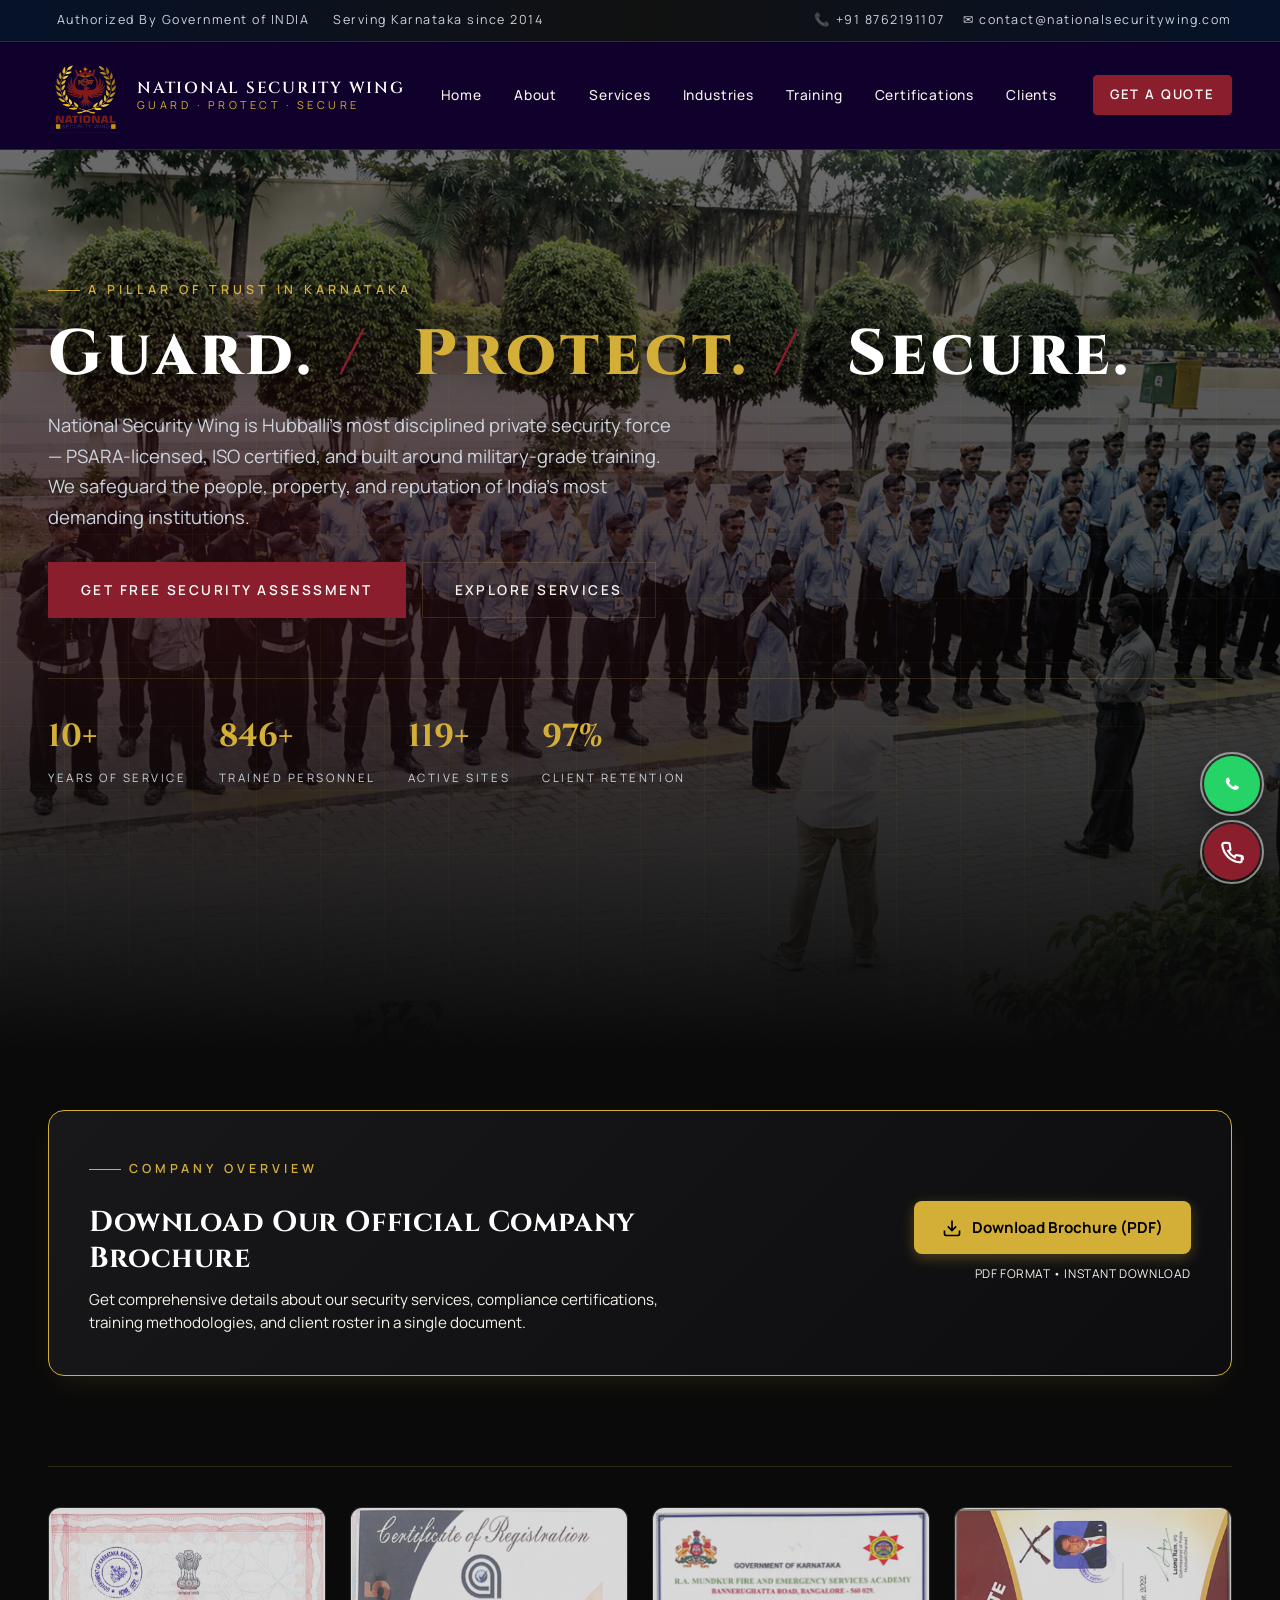
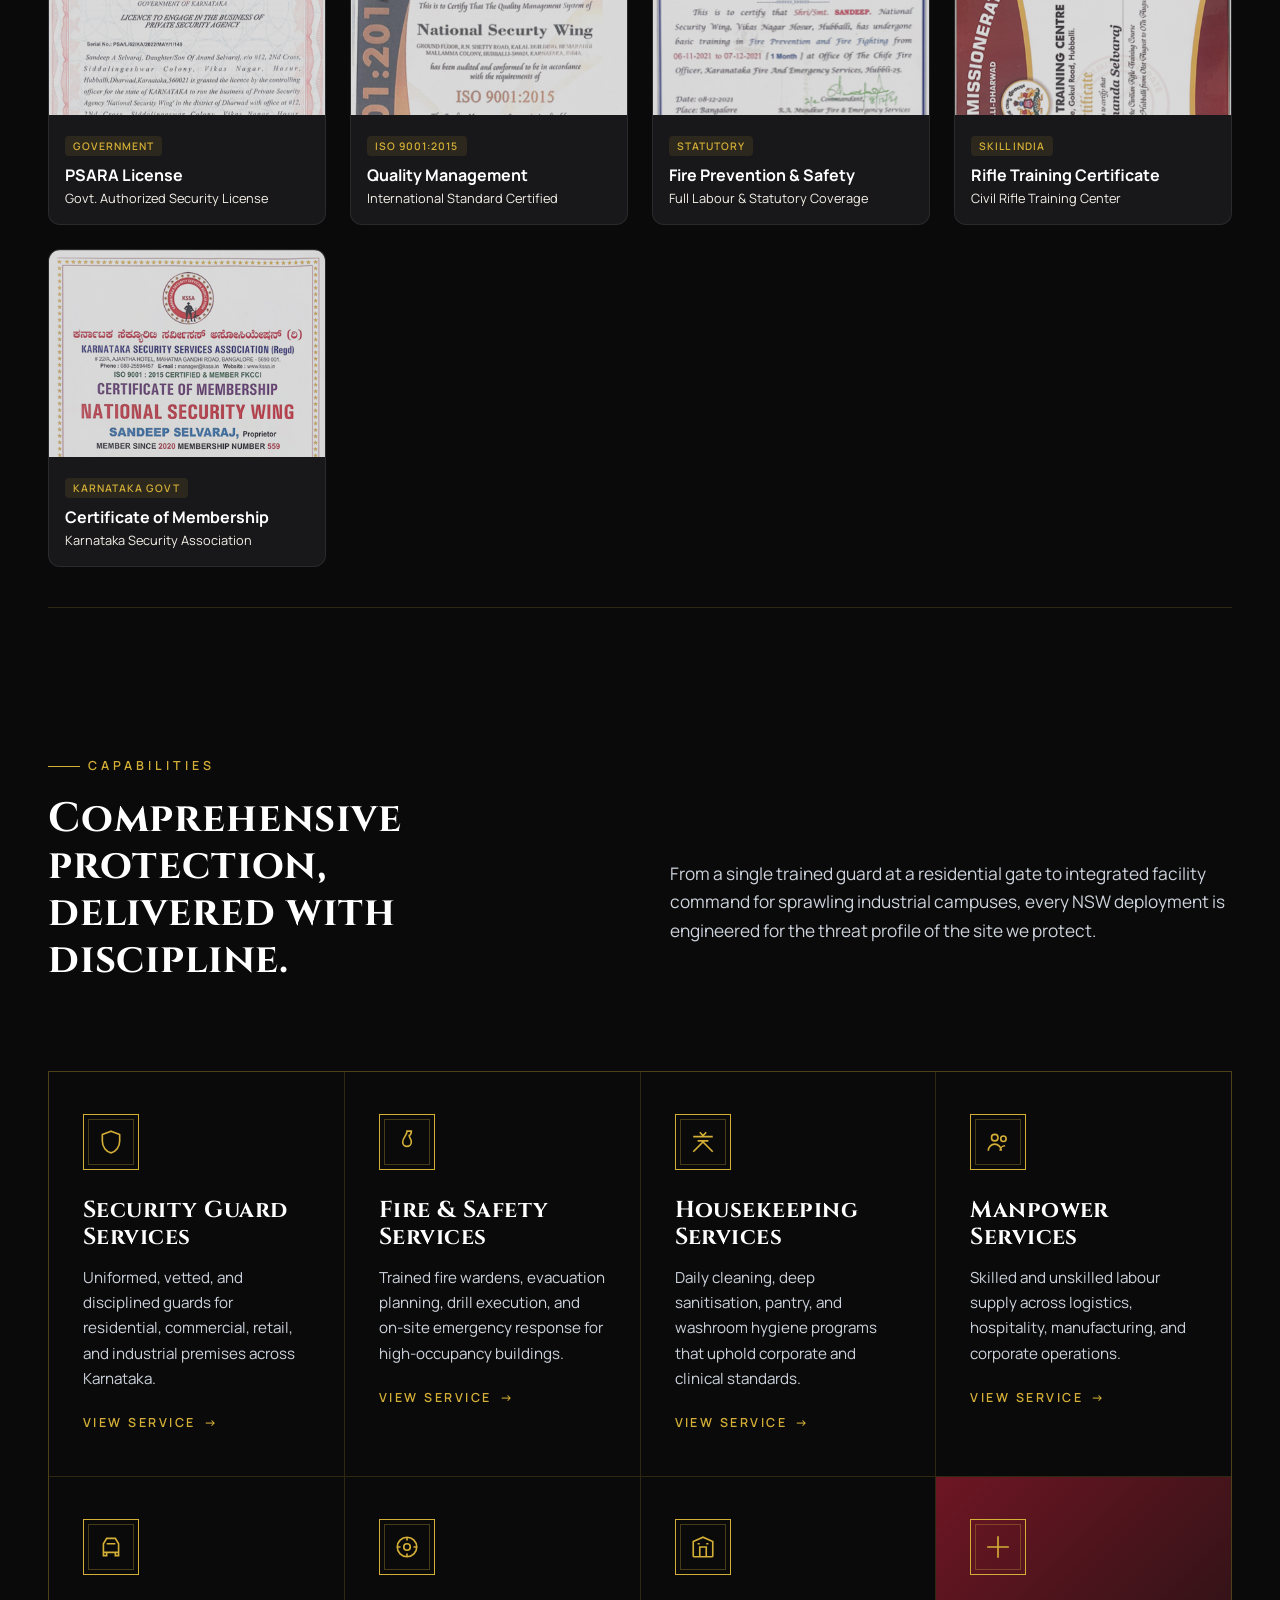
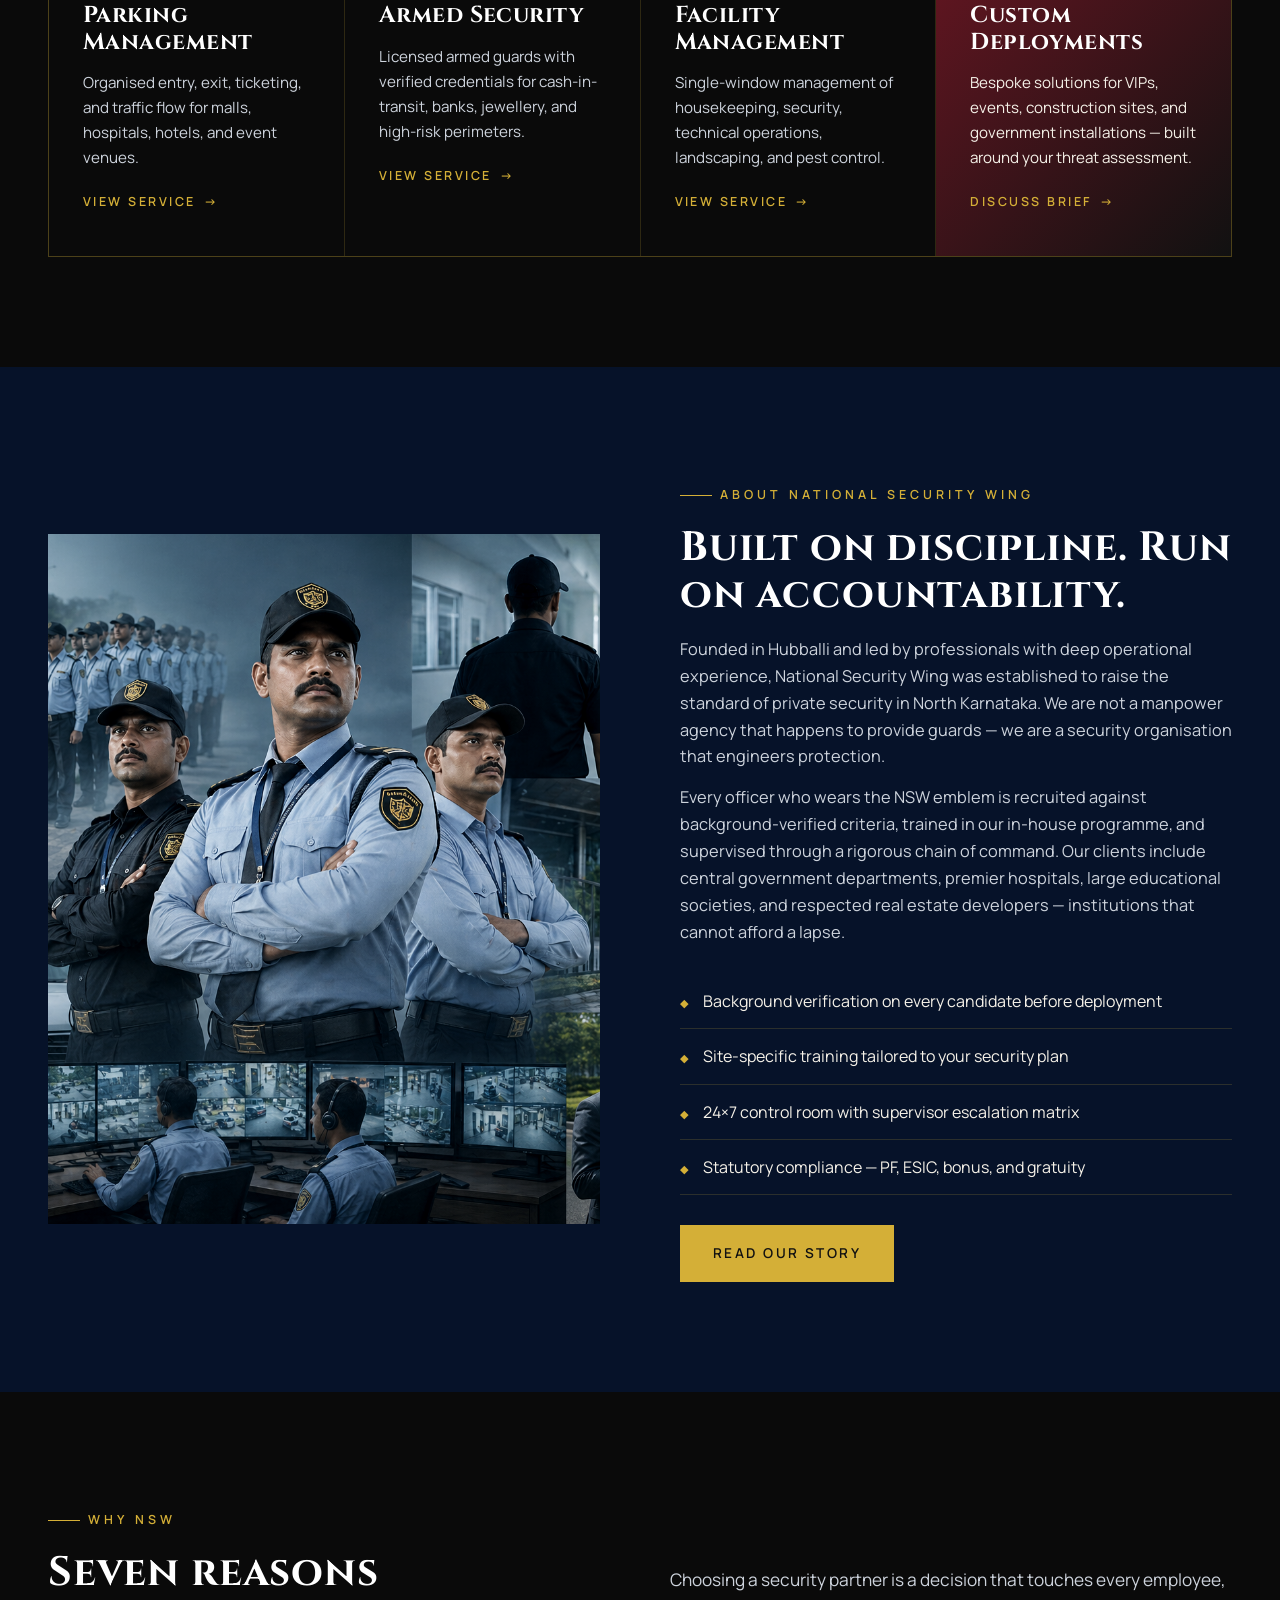
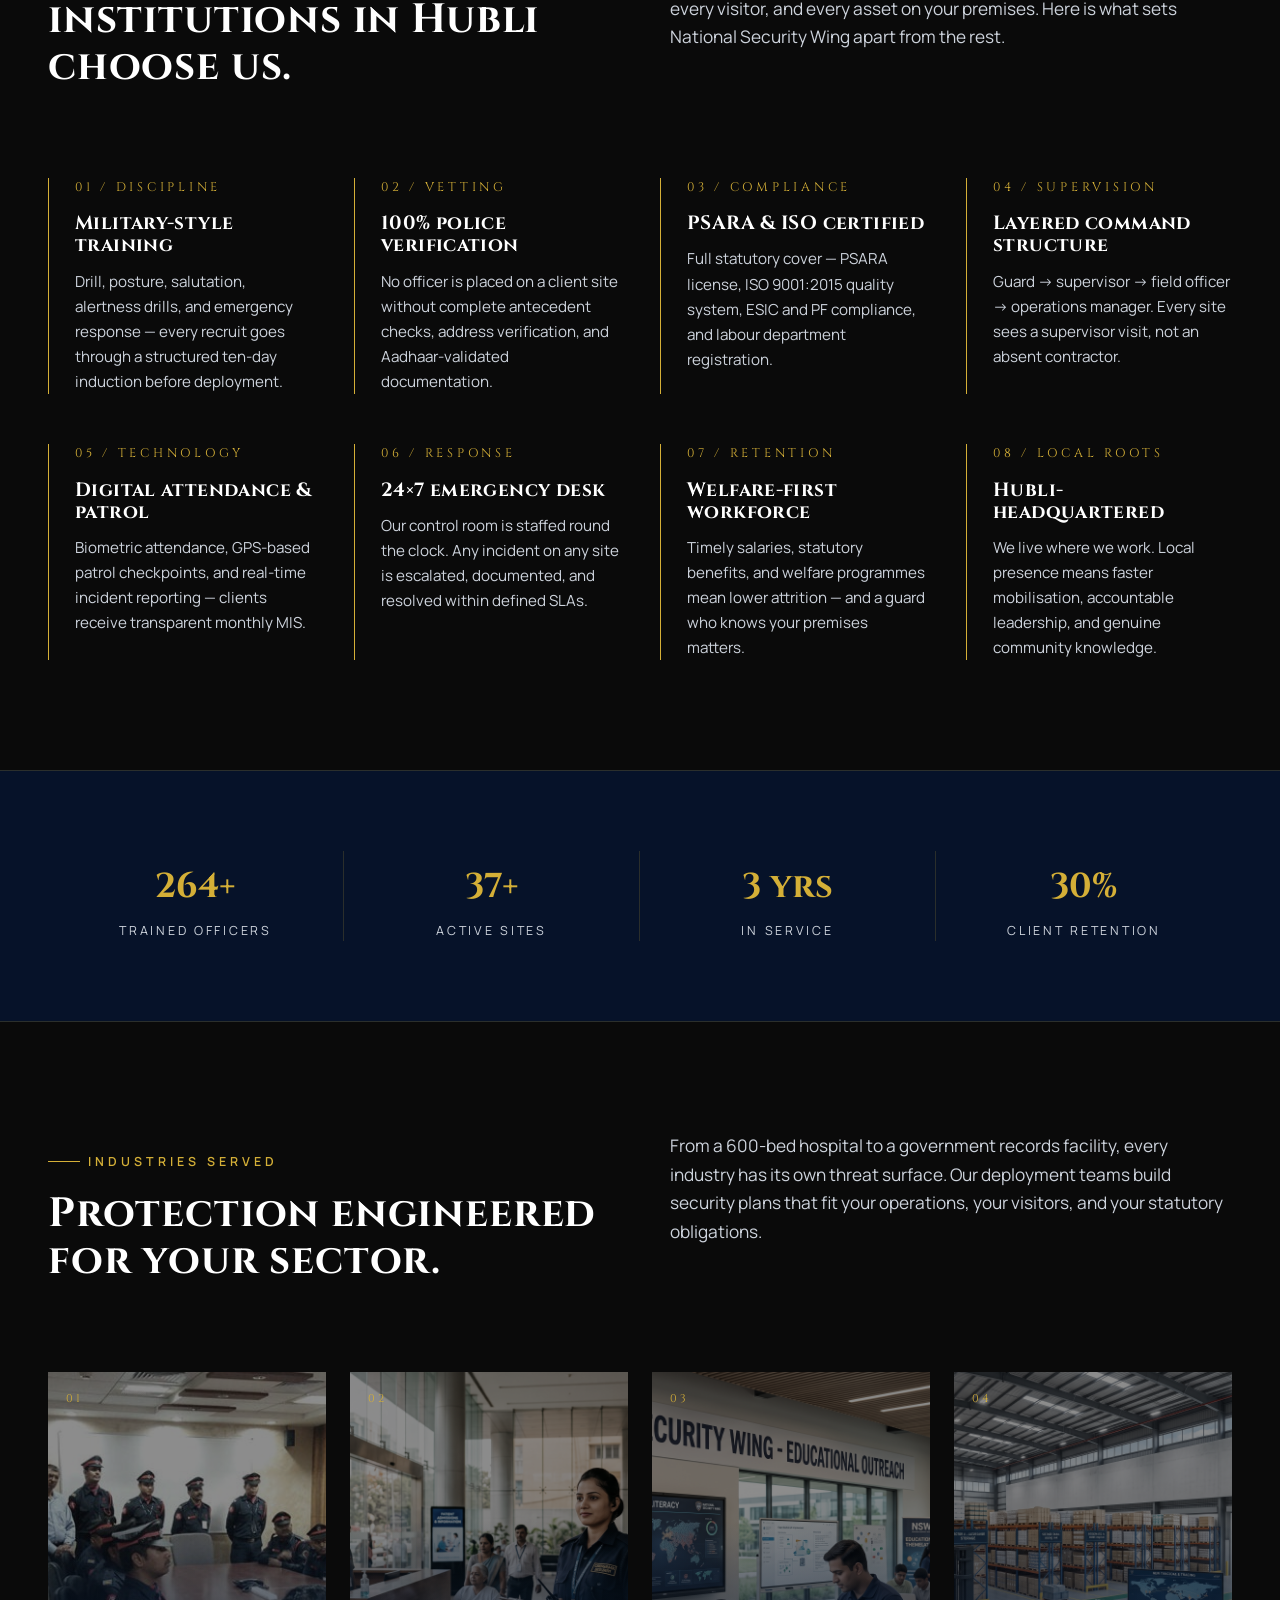
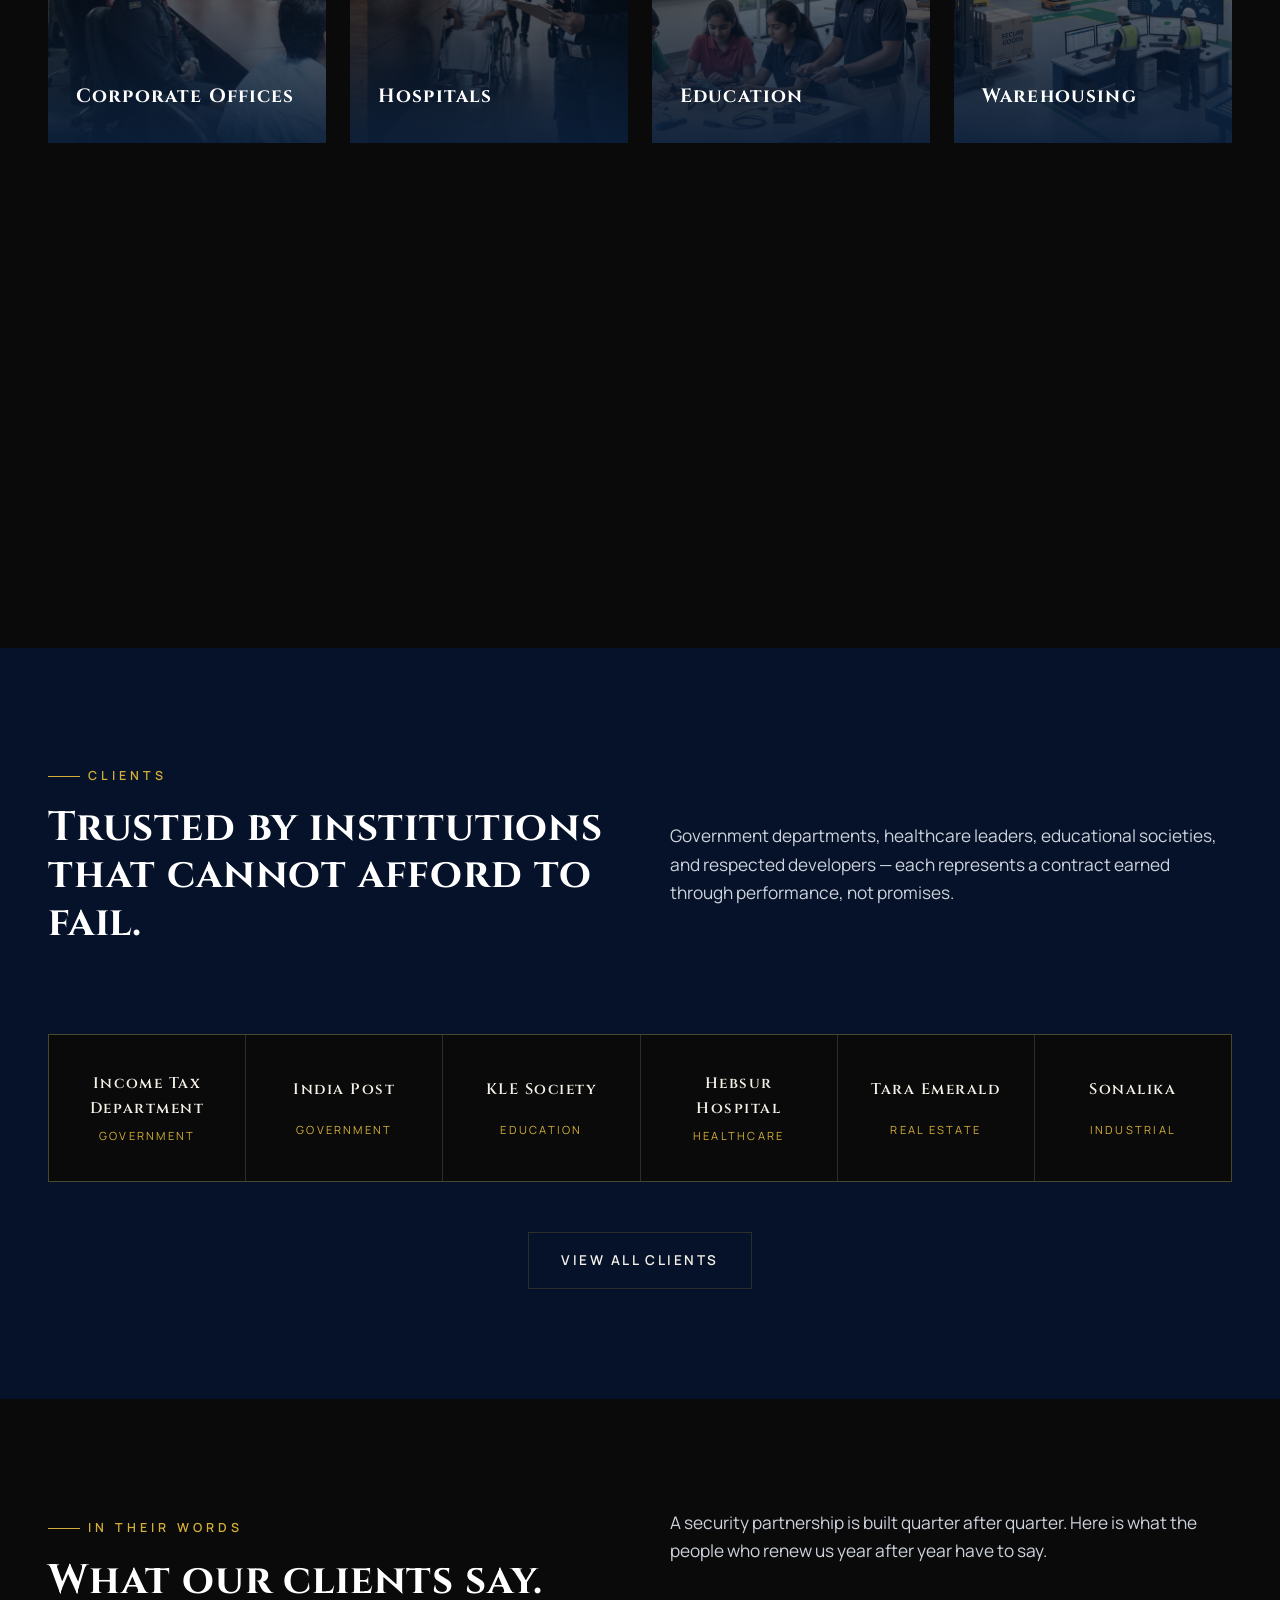
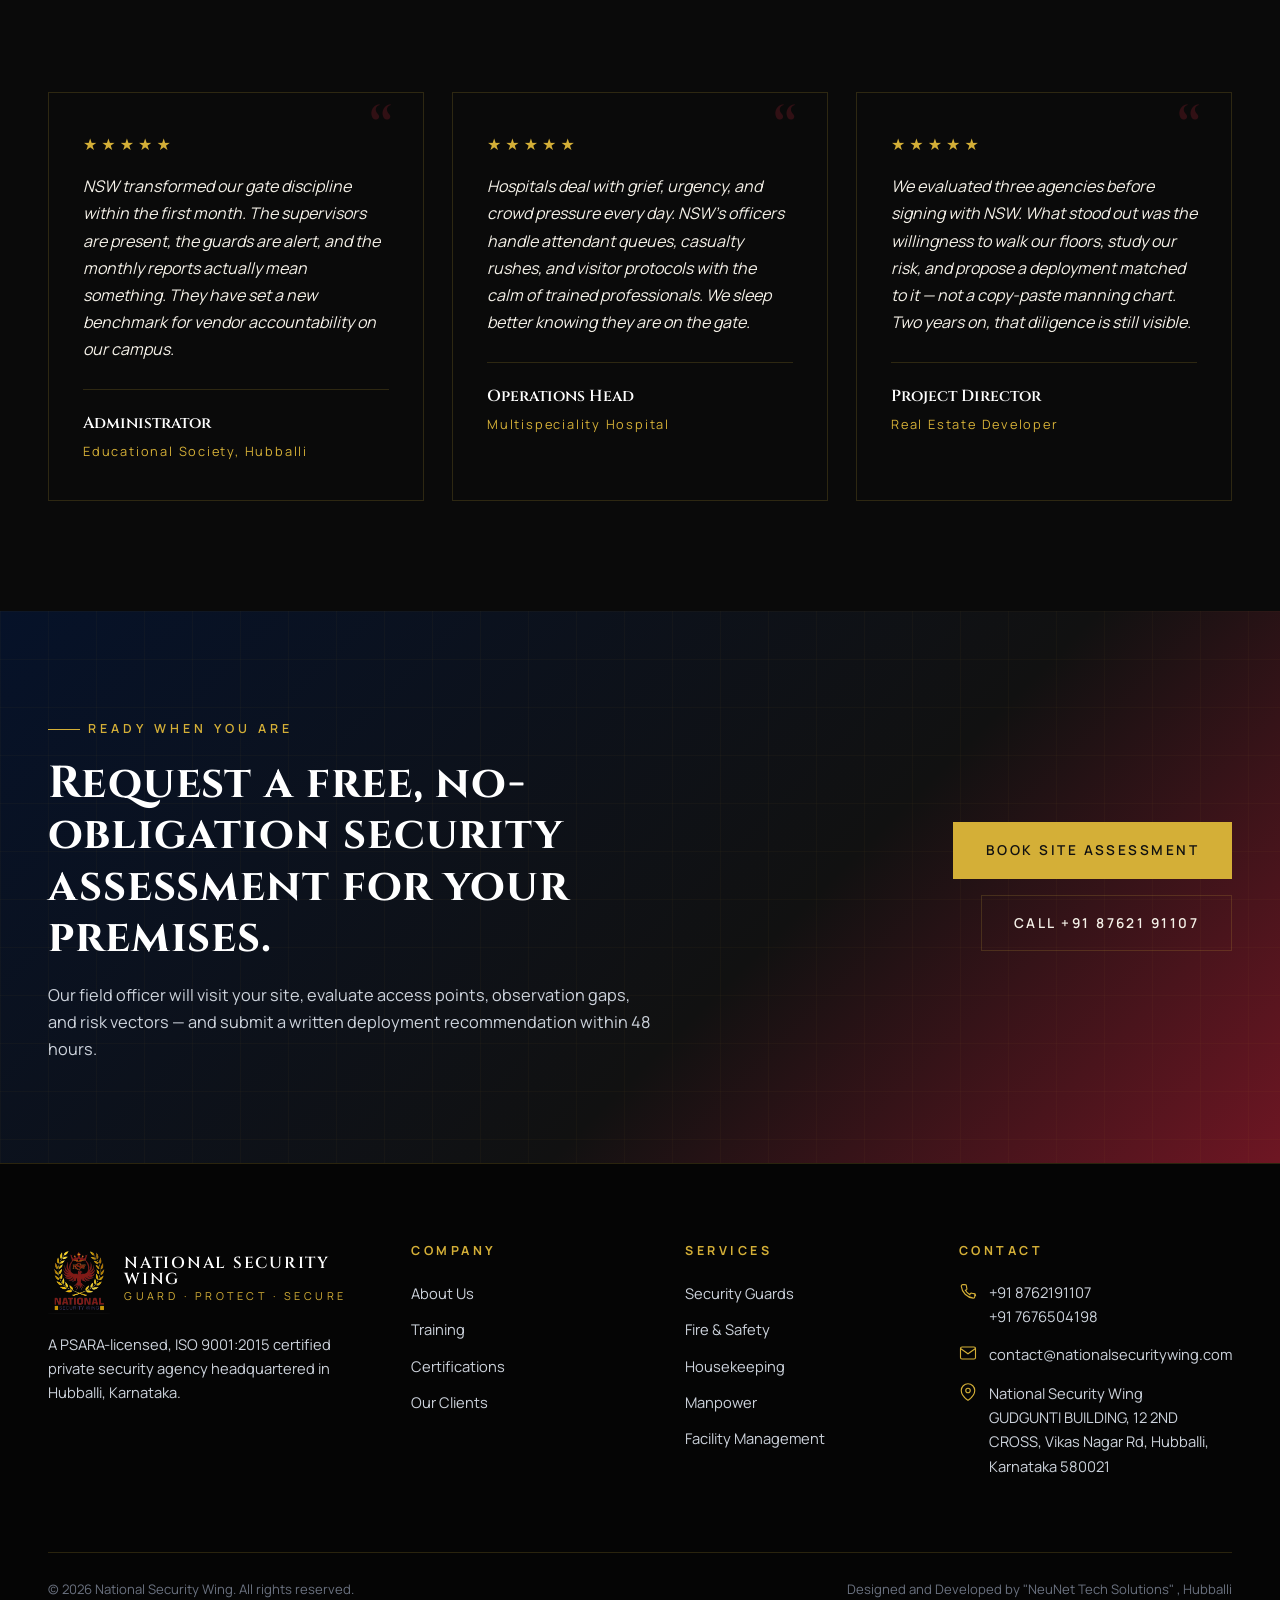
==== commit f61cd479: "about page image updated" ====
--- a/index.html
+++ b/index.html
@@ -694,7 +694,7 @@
               <path
                 d="M21 16.5v3a2 2 0 01-2 2A18 18 0 013 5.5a2 2 0 012-2h3a2 2 0 012 2c0 1 .2 2 .5 3a2 2 0 01-.5 2L8.5 11a16 16 0 006 6l.5-1.5a2 2 0 012-.5c1 .3 2 .5 3 .5a2 2 0 012 2z" />
             </svg>
-            <span>+91 8762191107<br>+91 8762191107</span>
+            <span>+91 8762191107<br>+91 7676504198</span>
           </div>
           <div class="footer-contact-item">
             <svg viewBox="0 0 24 24" fill="none" stroke="currentColor" stroke-width="1.5">
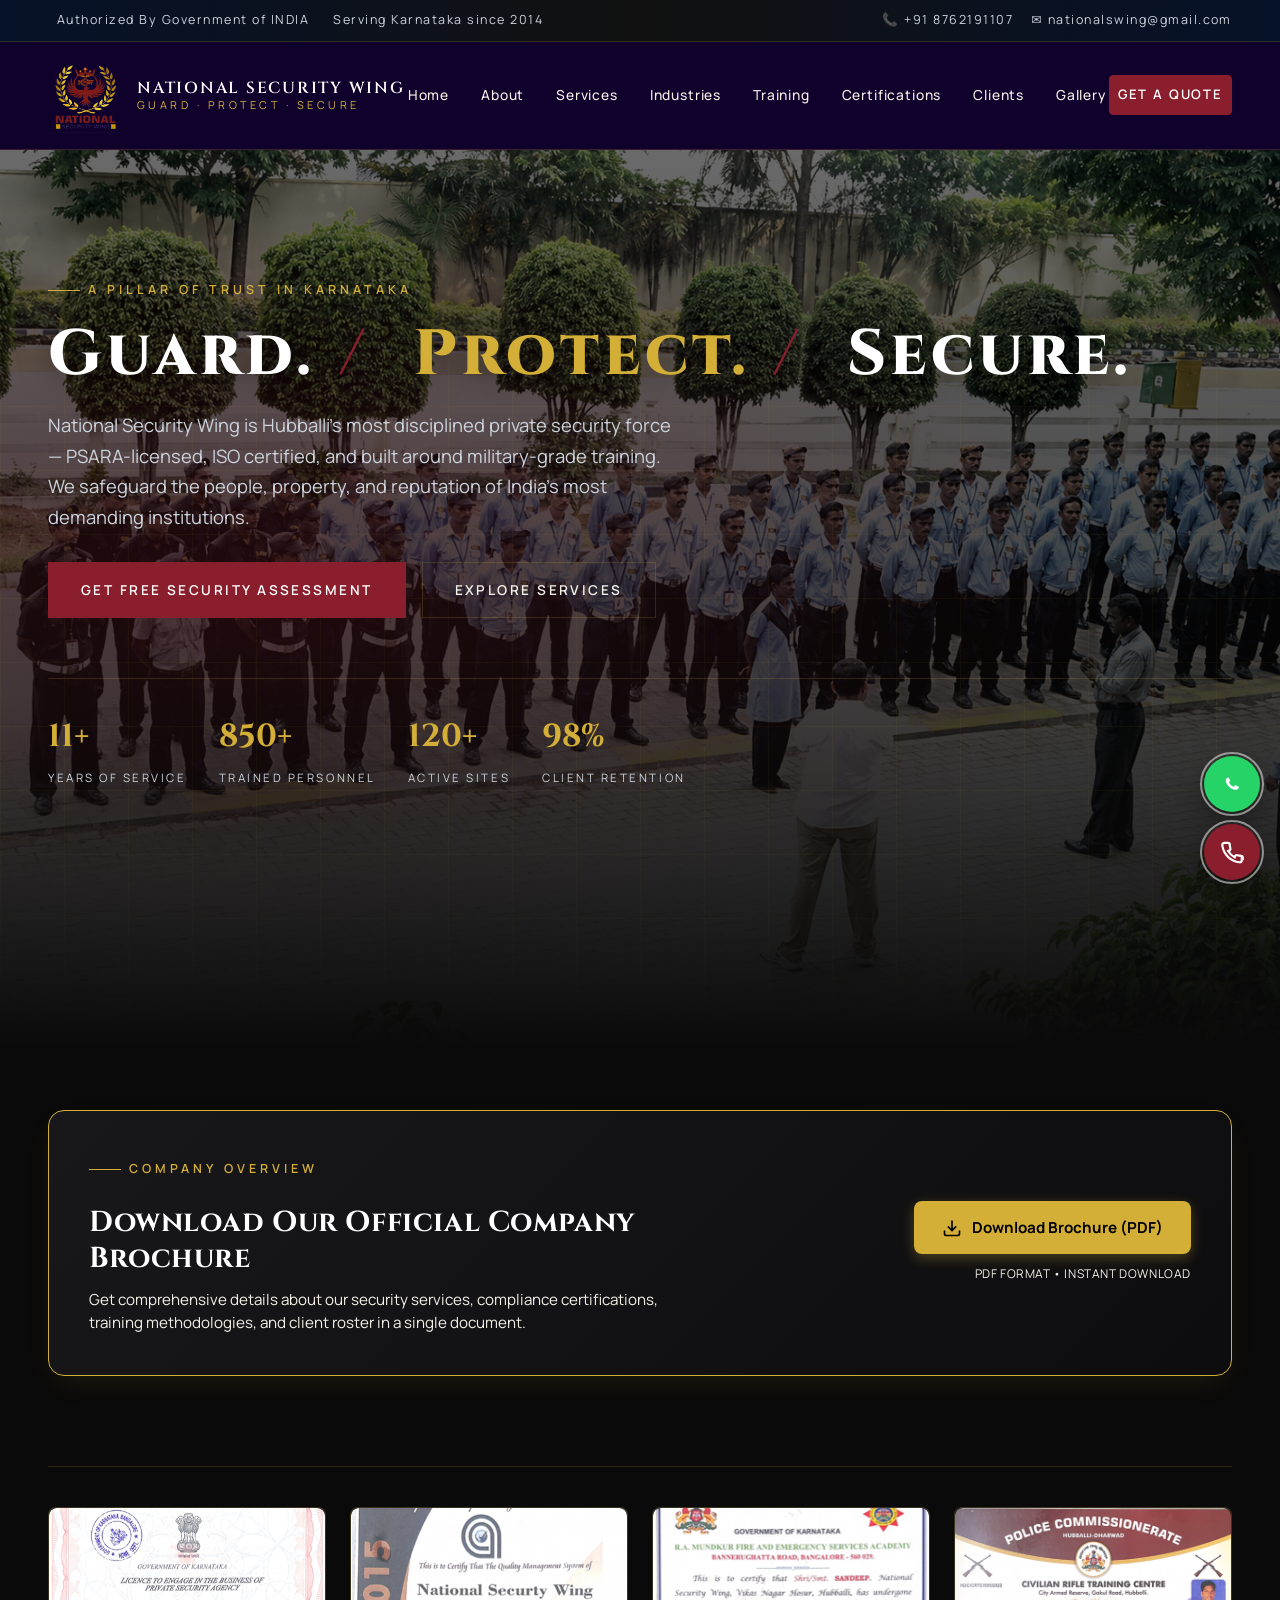
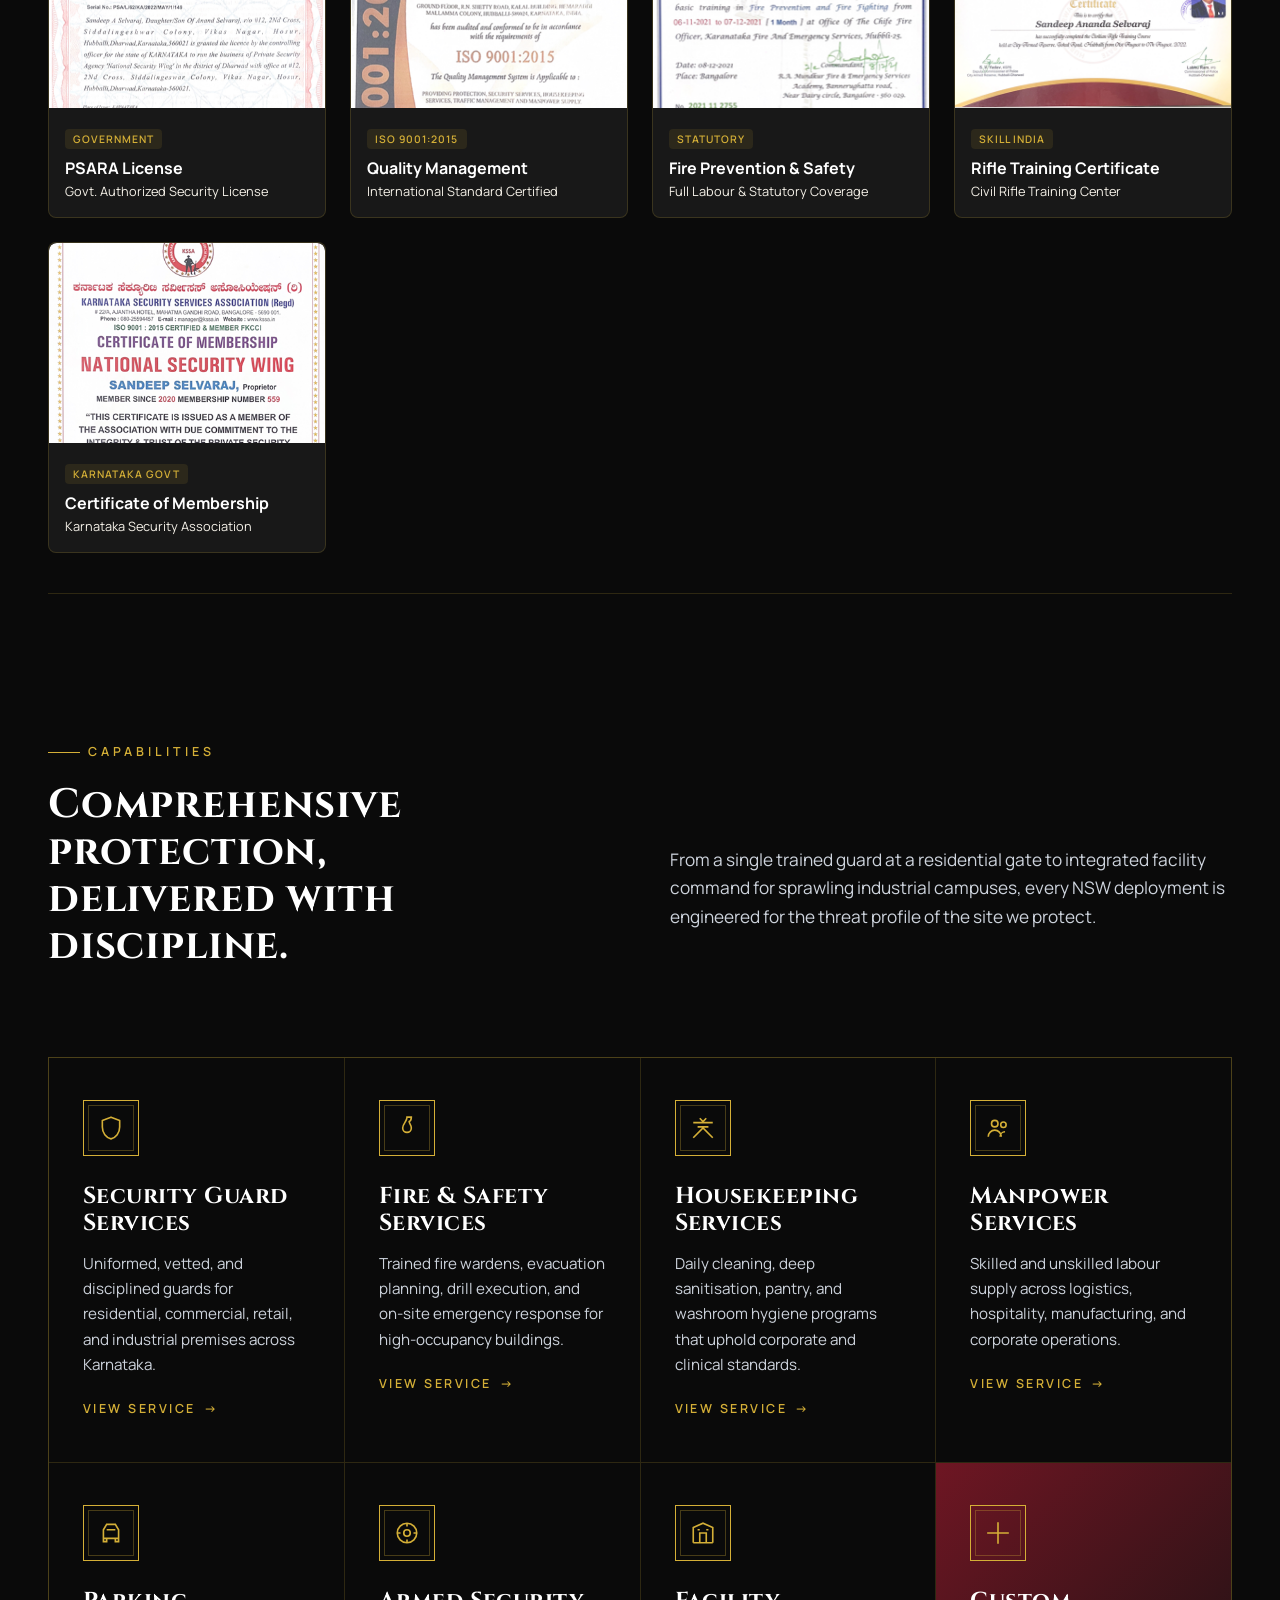
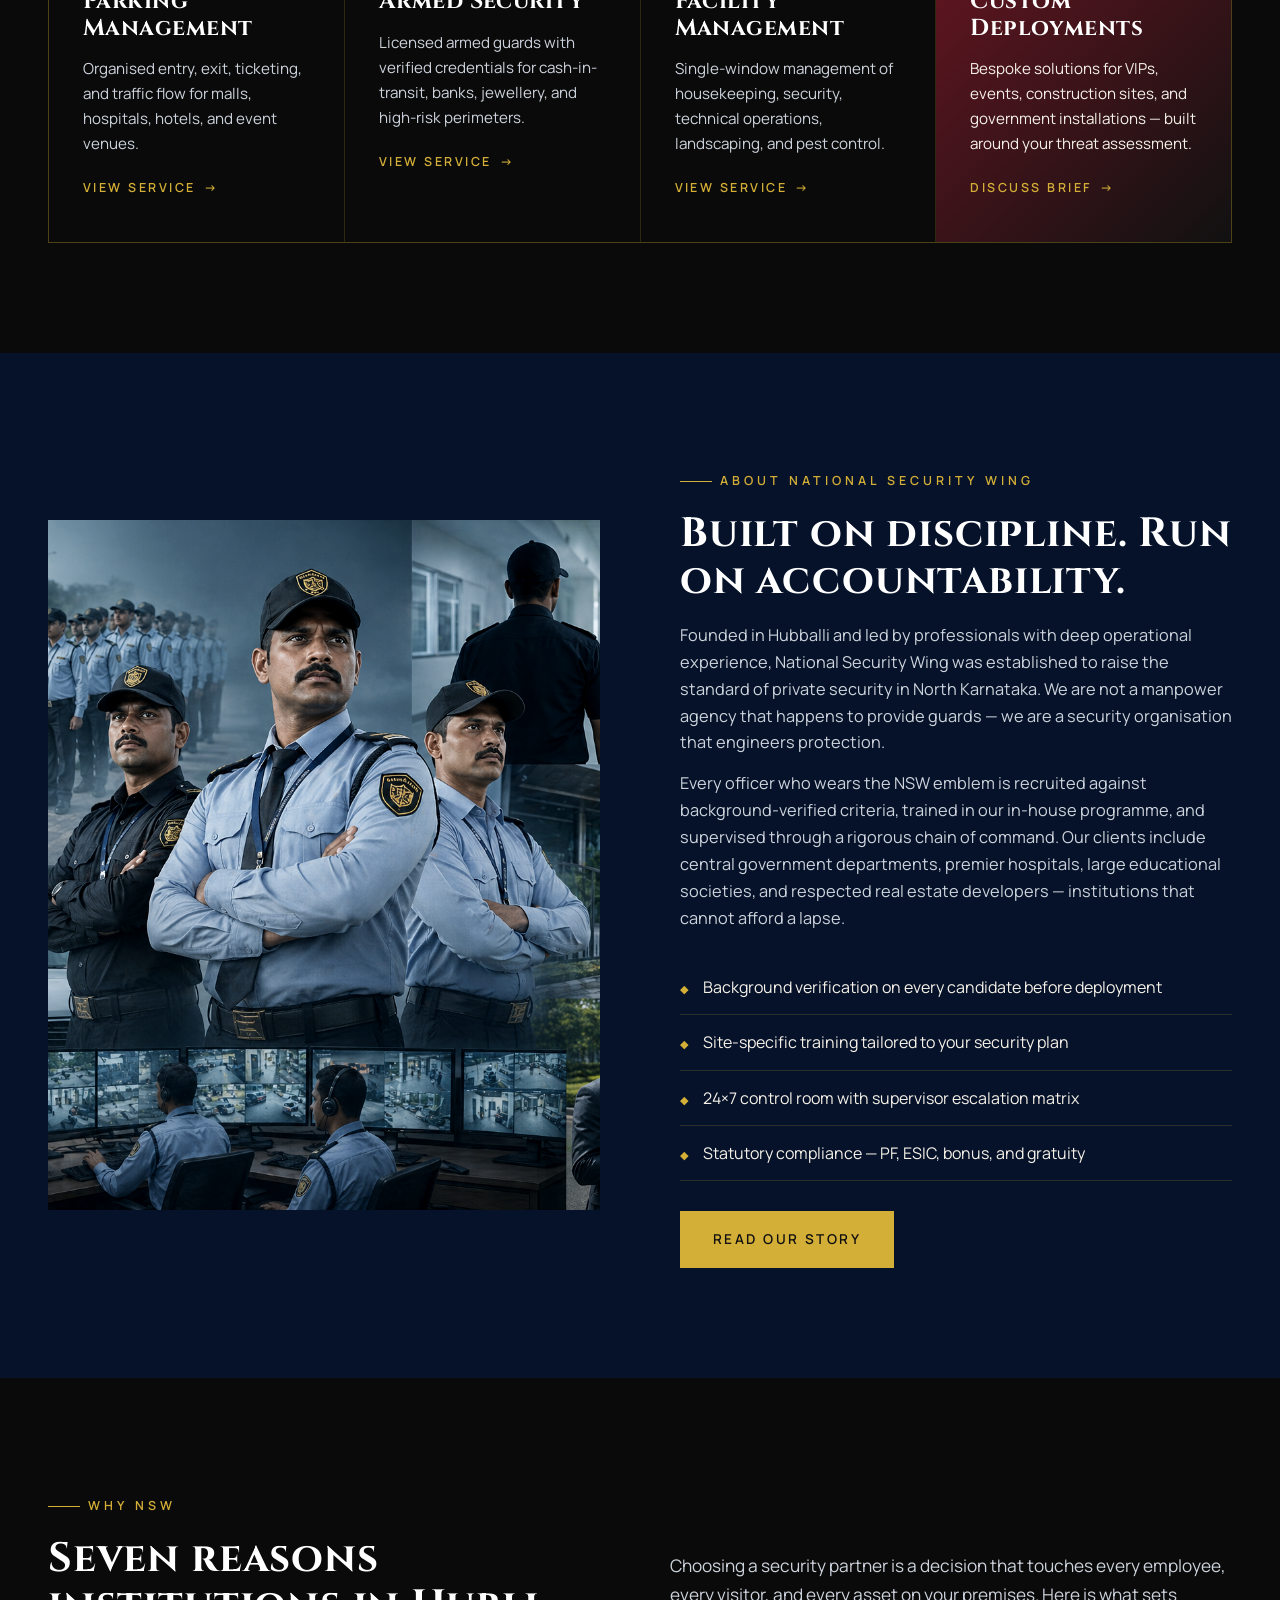
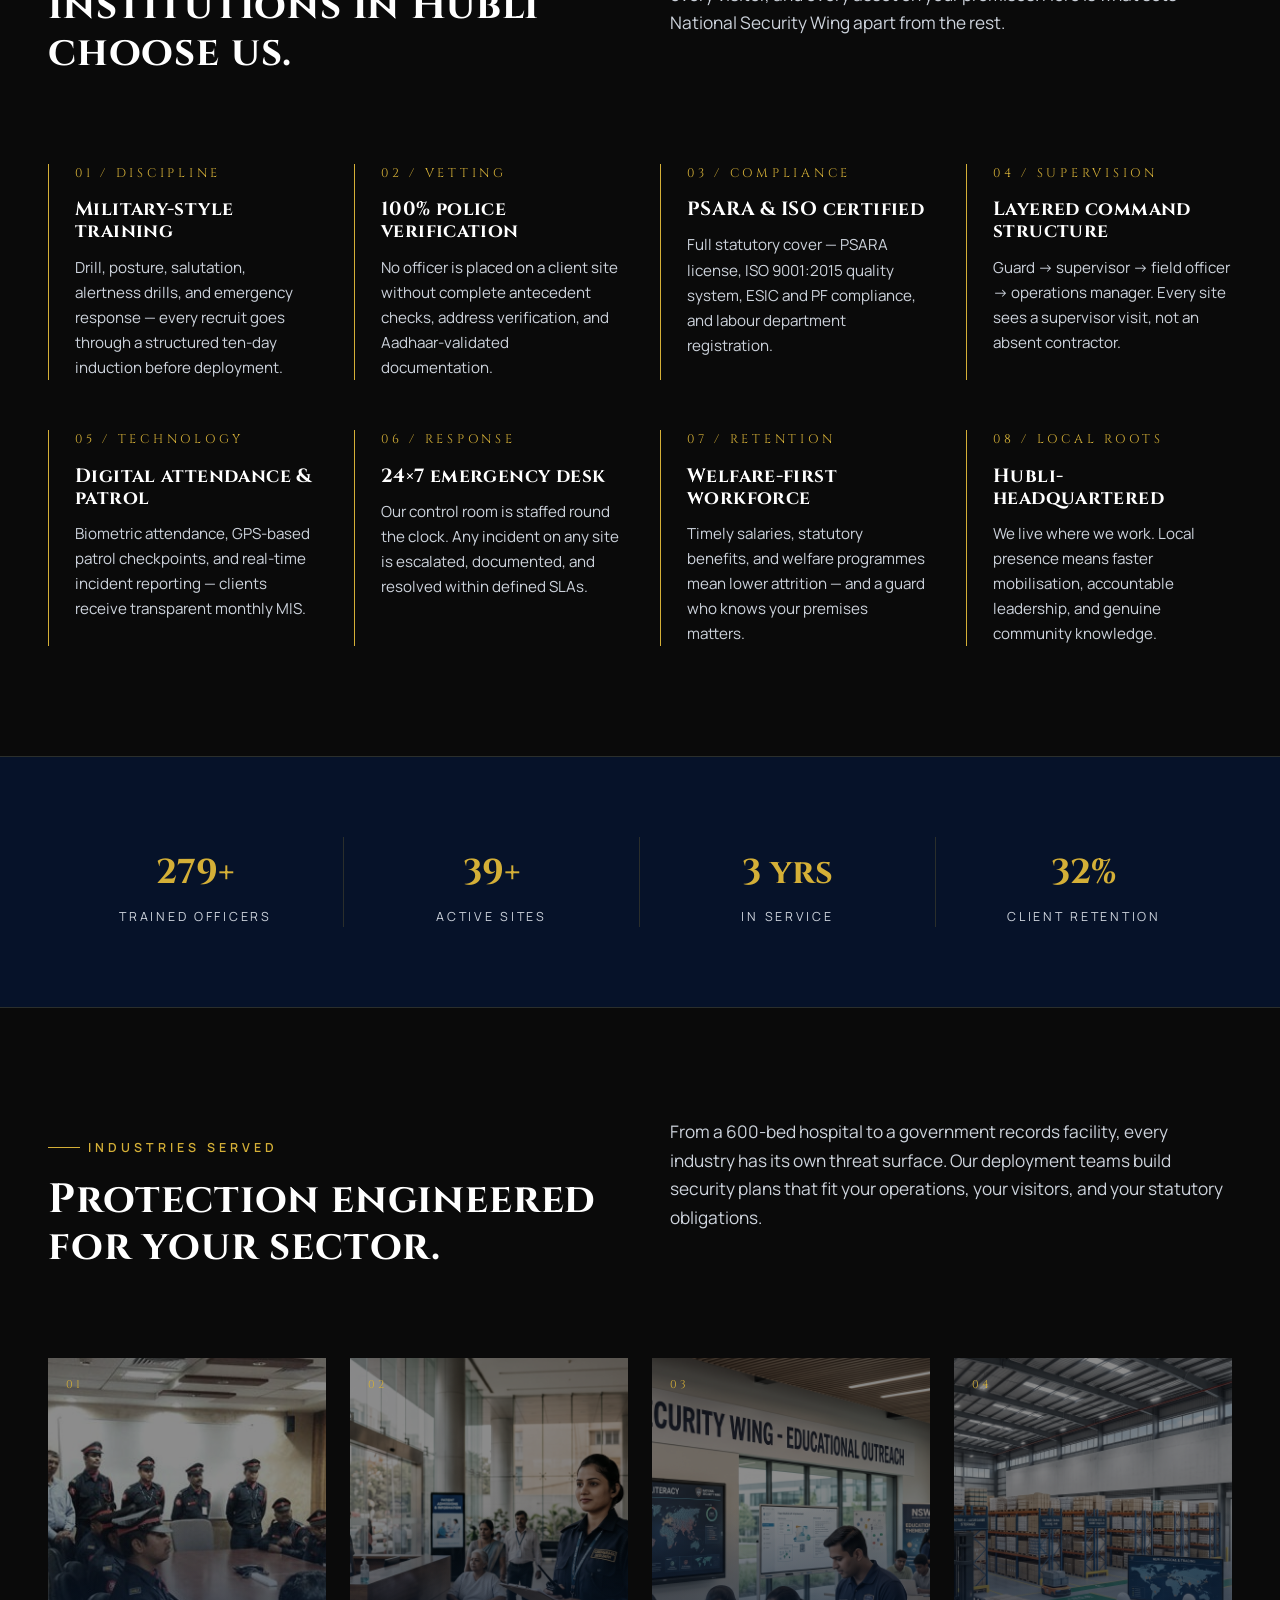
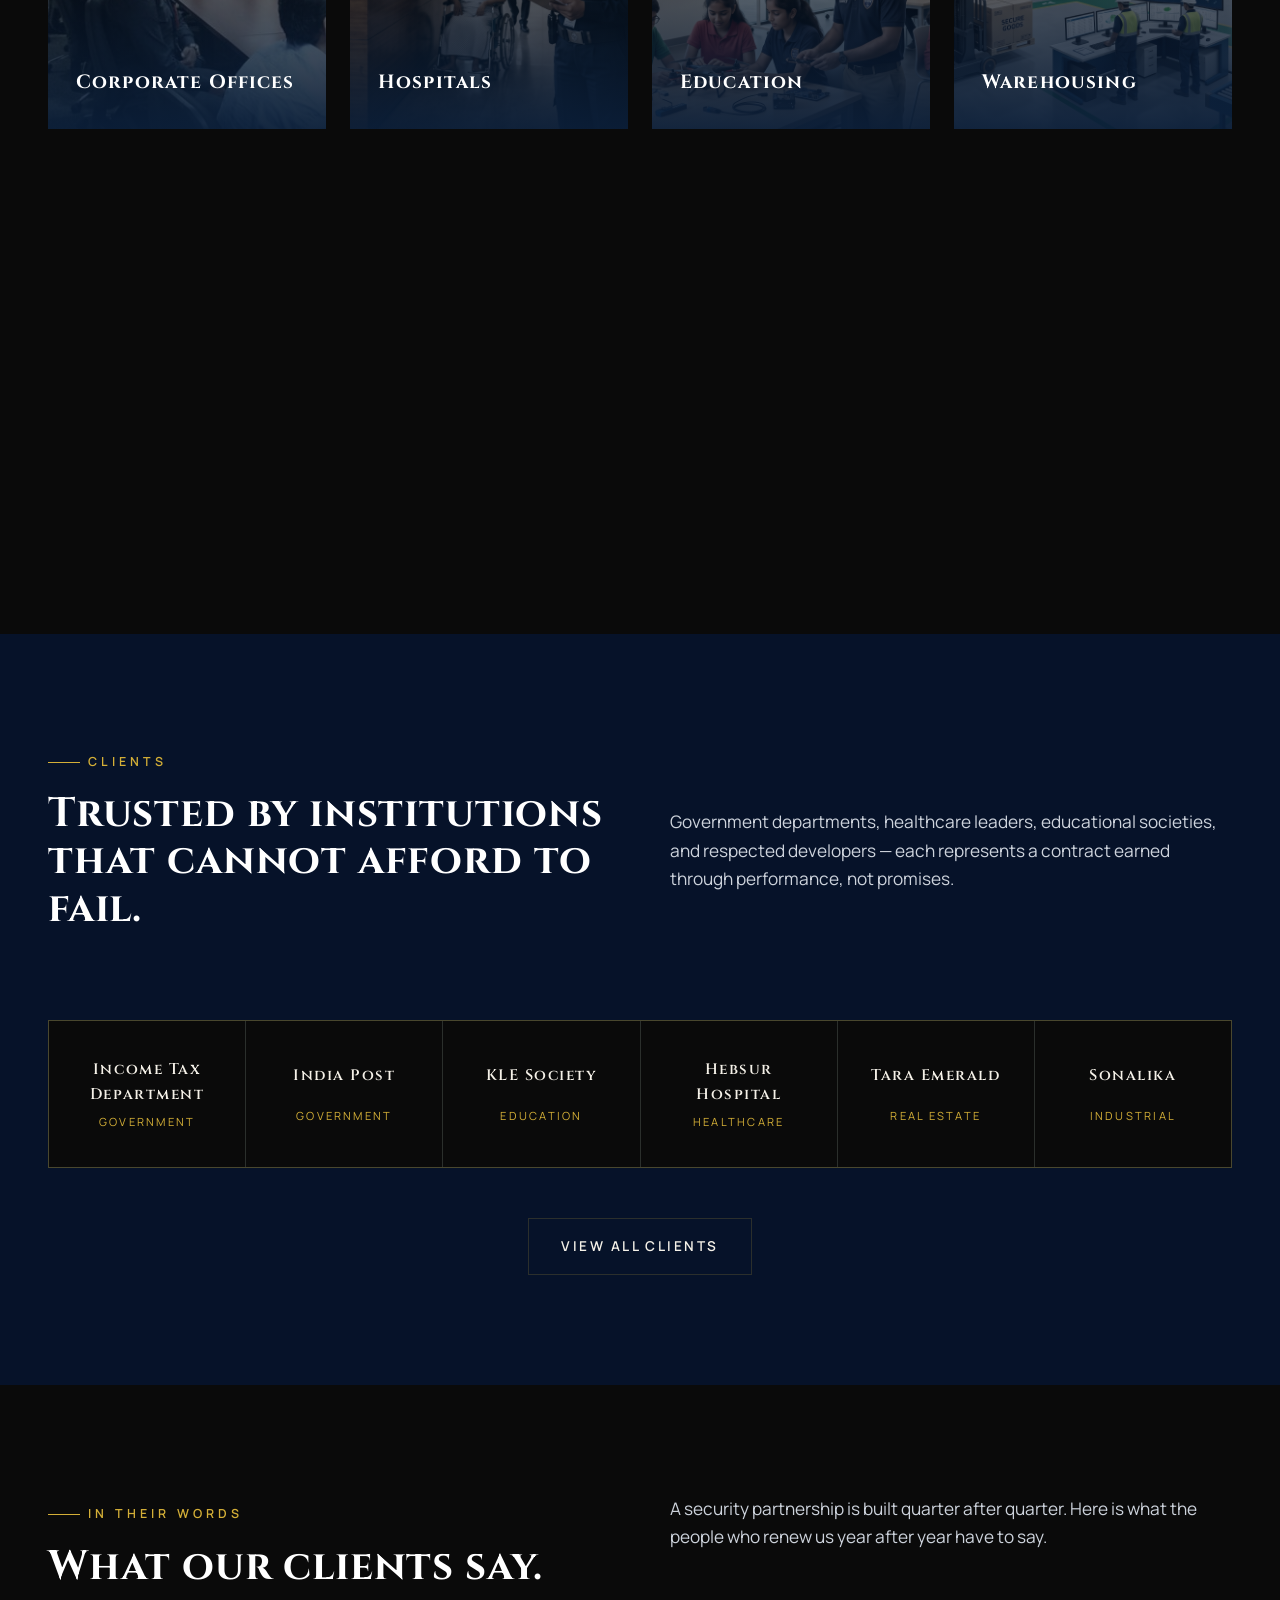
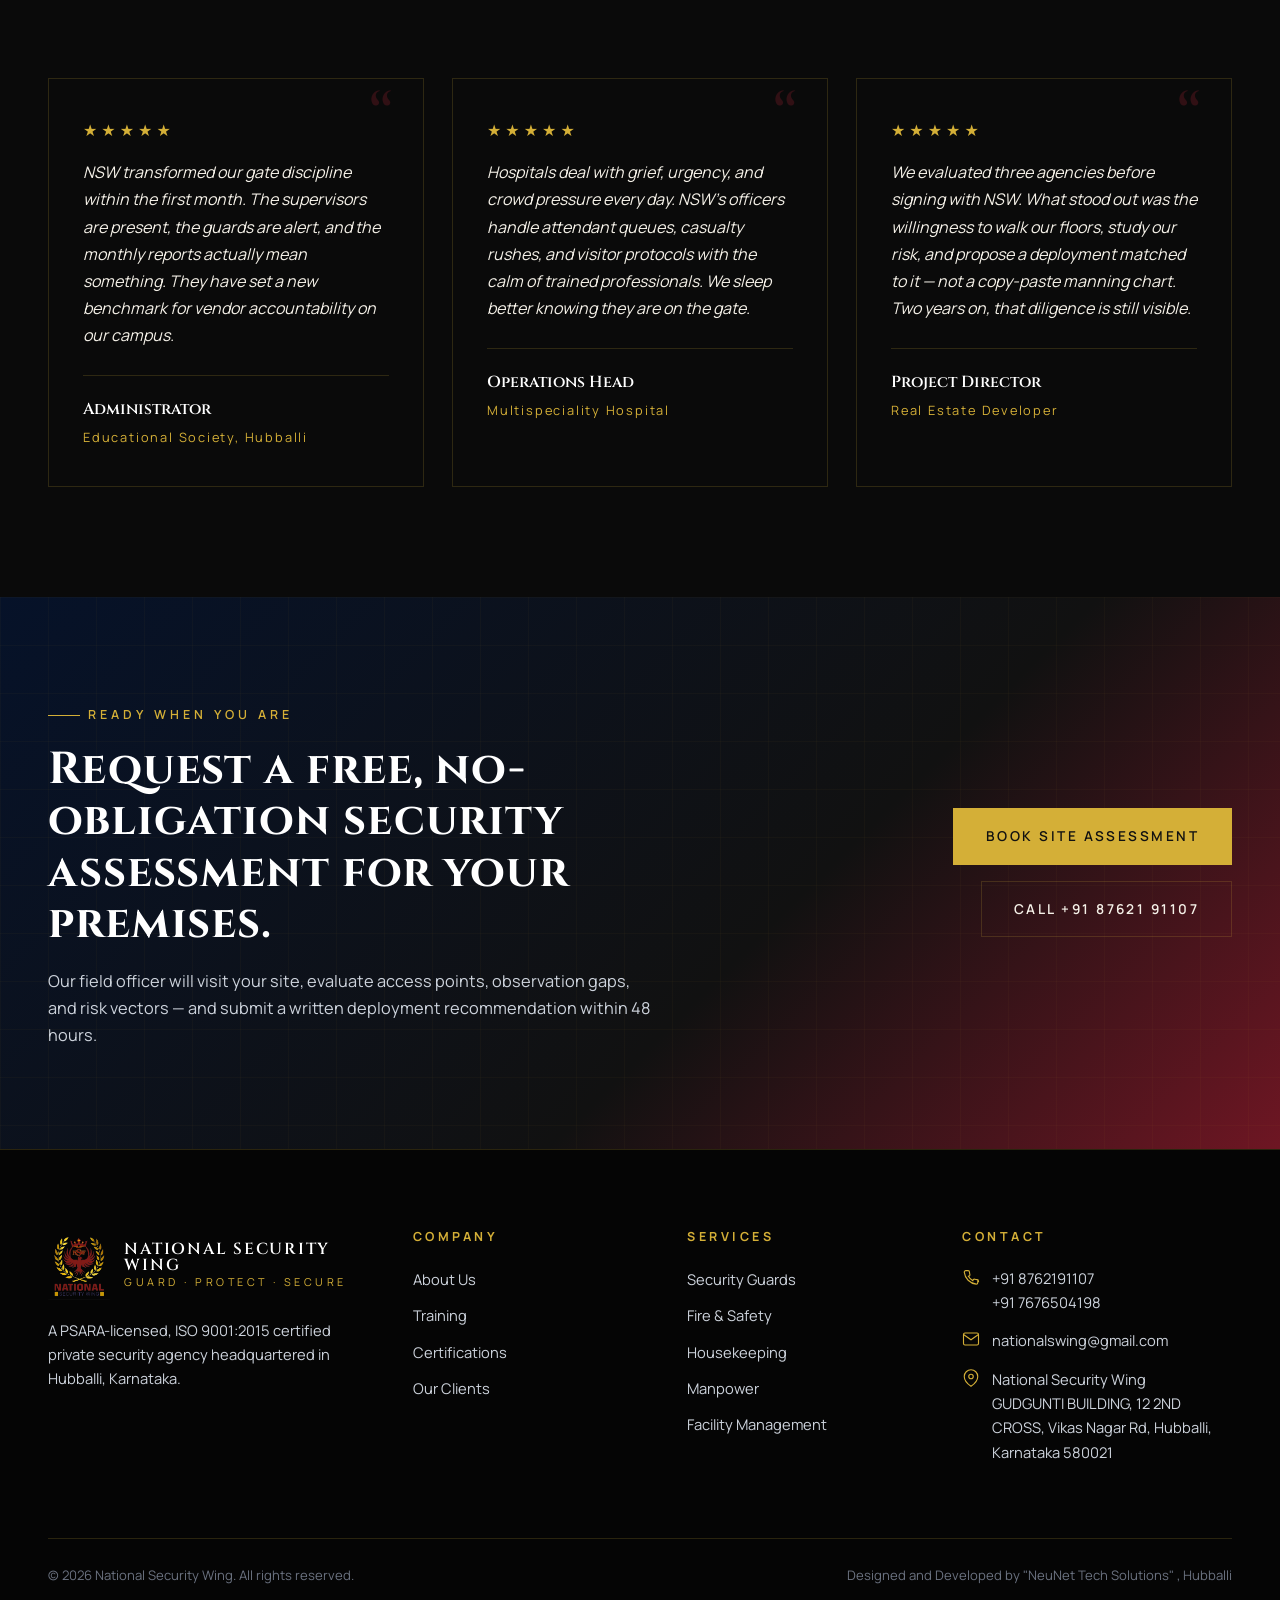
==== commit 8ff46899: "updated some features" ====
--- a/index.html
+++ b/index.html
@@ -50,7 +50,7 @@
       </div>
       <div class="topbar-right">
         <a href="tel:+918762191107">📞 +91 8762191107</a>
-        <a href="mailto:contact@nationalsecuritywing.com">✉ contact@nationalsecuritywing.com</a>
+        <a href="mailto: nationalswing@gmail.com">✉ nationalswing@gmail.com</a>
       </div>
     </div>
   </div>
@@ -79,9 +79,10 @@
         <a href="training.html">Training</a>
         <a href="certifications.html">Certifications</a>
         <a href="clients.html">Clients</a>
+        <a href="gallery.html">Gallery</a>
       </div>
       <a href="contact.html" class="nav-cta">Get a Quote</a>
-      <button class="nav-toggle" aria-label="Menu"><span></span><span></span><span></span></button>
+      <button class="nav-toggle" aria-label="Menu"><span></span><span></span></button>
     </nav>
   </header>
 
@@ -205,22 +206,22 @@
       </div>
     </a>
 
-    <!-- NSDC Skill Certification -->
-    <a href="./assets/images/rifle training.png" target="_blank" rel="noopener noreferrer" class="cert-card">
-      <div class="cert-thumb-wrapper">
-        <img src="assets/images/rifle training.png" alt="NSDC Certification Preview" class="cert-thumb-img" loading="lazy">
-        <div class="cert-overlay">
-          <span class="cert-view-btn">View Full Document &nearr;</span>
-        </div>
-      </div>
-      <div class="cert-card-body">
-        <div class="cert-card-header">
-          <span class="cert-badge-tag">Skill India</span>
-        </div>
-        <div class="cert-title">Rifle Training Certificate</div>
-        <div class="cert-subtitle">Civil Rifle Training Center</div>
-      </div>
-    </a>
+   <!-- NSDC / Rifle Training Skill Certification -->
+<a href="./assets/images/rifle training.png" target="_blank" rel="noopener noreferrer" class="cert-card">
+  <div class="cert-thumb-wrapper">
+    <img src="assets/images/rifle training.png" alt="Rifle Training Certificate Preview" class="cert-thumb-img" loading="lazy">
+    <div class="cert-overlay">
+      <span class="cert-view-btn">View Full Document &nearr;</span>
+    </div>
+  </div>
+  <div class="cert-card-body">
+    <div class="cert-card-header">
+      <span class="cert-badge-tag">Skill India</span>
+    </div>
+    <div class="cert-title">Rifle Training Certificate</div>
+    <div class="cert-subtitle">Civil Rifle Training Center</div>
+  </div>
+</a>
 
     <!-- Labour Department Registration -->
     <a href="./assets/images/Mambership card.png" target="_blank" rel="noopener noreferrer" class="cert-card">
@@ -701,7 +702,7 @@
               <path d="M4 4h16a2 2 0 012 2v12a2 2 0 01-2 2H4a2 2 0 01-2-2V6a2 2 0 012-2z" />
               <path d="M22 6l-10 7L2 6" />
             </svg>
-            <span>contact@nationalsecuritywing.com</span>
+            <span> nationalswing@gmail.com</span>
           </div>
           <div class="footer-contact-item">
             <svg viewBox="0 0 24 24" fill="none" stroke="currentColor" stroke-width="1.5">
--- a/assets/css/style.css
+++ b/assets/css/style.css
@@ -219,13 +219,14 @@
 .nav-cta {
   display: inline-flex;
   align-items: center;
-  gap: 10px;
-  padding: 8px 16px;
+  gap: 8px;
+  padding: 8px;
   background: var(--c-red);
   color: var(--c-white);
   font-weight: 600;
   font-size: 0.82rem;
   letter-spacing: 0.14em;
+  text-align: center;
   text-transform: uppercase;
   border: 1px solid var(--c-red);
   transition: all .3s ease;
@@ -1350,27 +1351,46 @@
 
 /* Thumbnail Wrapper & Zoom Effect */
 .cert-thumb-wrapper {
-  position: relative;
   width: 100%;
-  aspect-ratio: 4 / 3; /* Standard document ratio */
-  background: #000;
+  aspect-ratio: 4 / 3; /* Fixed landscape frame matching standard cert cards */
+  height: 200px;       /* Fixed height ensures all cards stay aligned */
   overflow: hidden;
-}
-
+  position: relative;
+  background: #111;
+  border-top-left-radius: 8px;
+  border-top-right-radius: 8px;
+}
 .cert-thumb-img {
   width: 100%;
   height: 100%;
   object-fit: cover;
-  object-position: top center;
-  transition: transform 0.4s ease, opacity 0.4s ease;
-  opacity: 0.85;
-}
-
-.cert-card:hover .cert-thumb-img {
-  transform: scale(1.05);
-  opacity: 0.5;
-}
-
+  object-position: center 20%; /* Centers the important top portion of the certificate */
+  display: block;
+  transition: transform 0.4s ease;
+}
+
+.cert-card {
+  display: flex;
+  flex-direction: column;
+  background: #181818;
+  border: 1px solid var(--c-line);
+  border-radius: 8px;
+  overflow: hidden;
+  height: 100%;
+  text-decoration: none;
+  transition: transform 0.3s ease, border-color 0.3s ease;
+}
+.cert-card:hover {
+  transform: translateY(-4px);
+  border-color: var(--c-gold);
+}
+
+.cert-card-body {
+  padding: 20px;
+  display: flex;
+  flex-direction: column;
+  flex-grow: 1;
+}
 /* Hover Overlay Button */
 .cert-overlay {
   position: absolute;
@@ -1690,4 +1710,31 @@
   .leadership-two-grid {
     grid-template-columns: 1fr;
   }
+}
+
+
+
+/* Specific container frame for the rifle certificate */
+.rifle-wrapper {
+  aspect-ratio: 3 / 4;
+  overflow: hidden;
+  position: relative;
+  background: var(--c-black);
+  display: flex;
+  align-items: center;
+  justify-content: center;
+}
+
+/* If the raw file is horizontal/sideways, rotate it upright inside the preview */
+.rifle-img {
+  width: 133% !important; /* Counteract aspect ratio collapse on 90deg turn */
+  height: auto !important;
+  max-width: none !important;
+  transform: rotate(90deg); /* Change to -90deg if it is facing upside-down */
+  object-fit: cover;
+  transition: transform 0.4s ease;
+}
+
+.cert-card-rifle:hover .rifle-img {
+  transform: rotate(90deg) scale(1.05);
 }
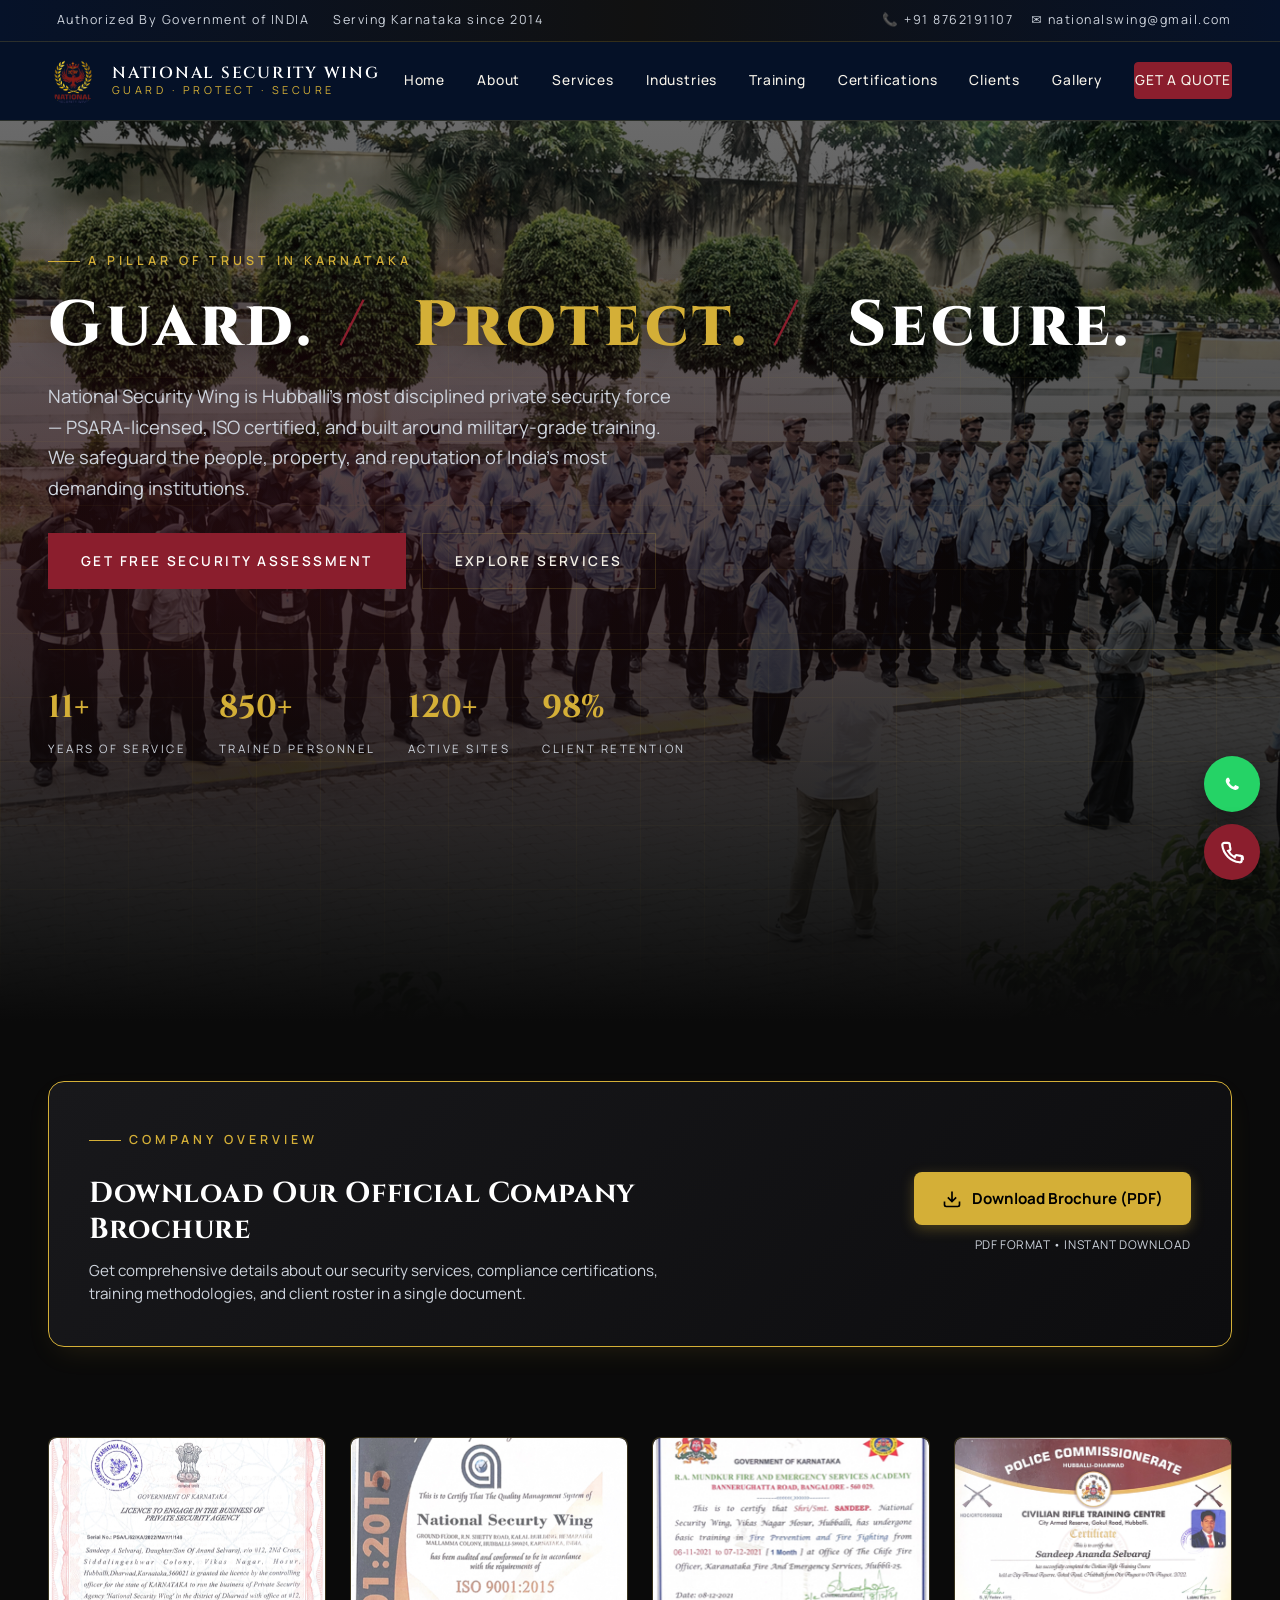
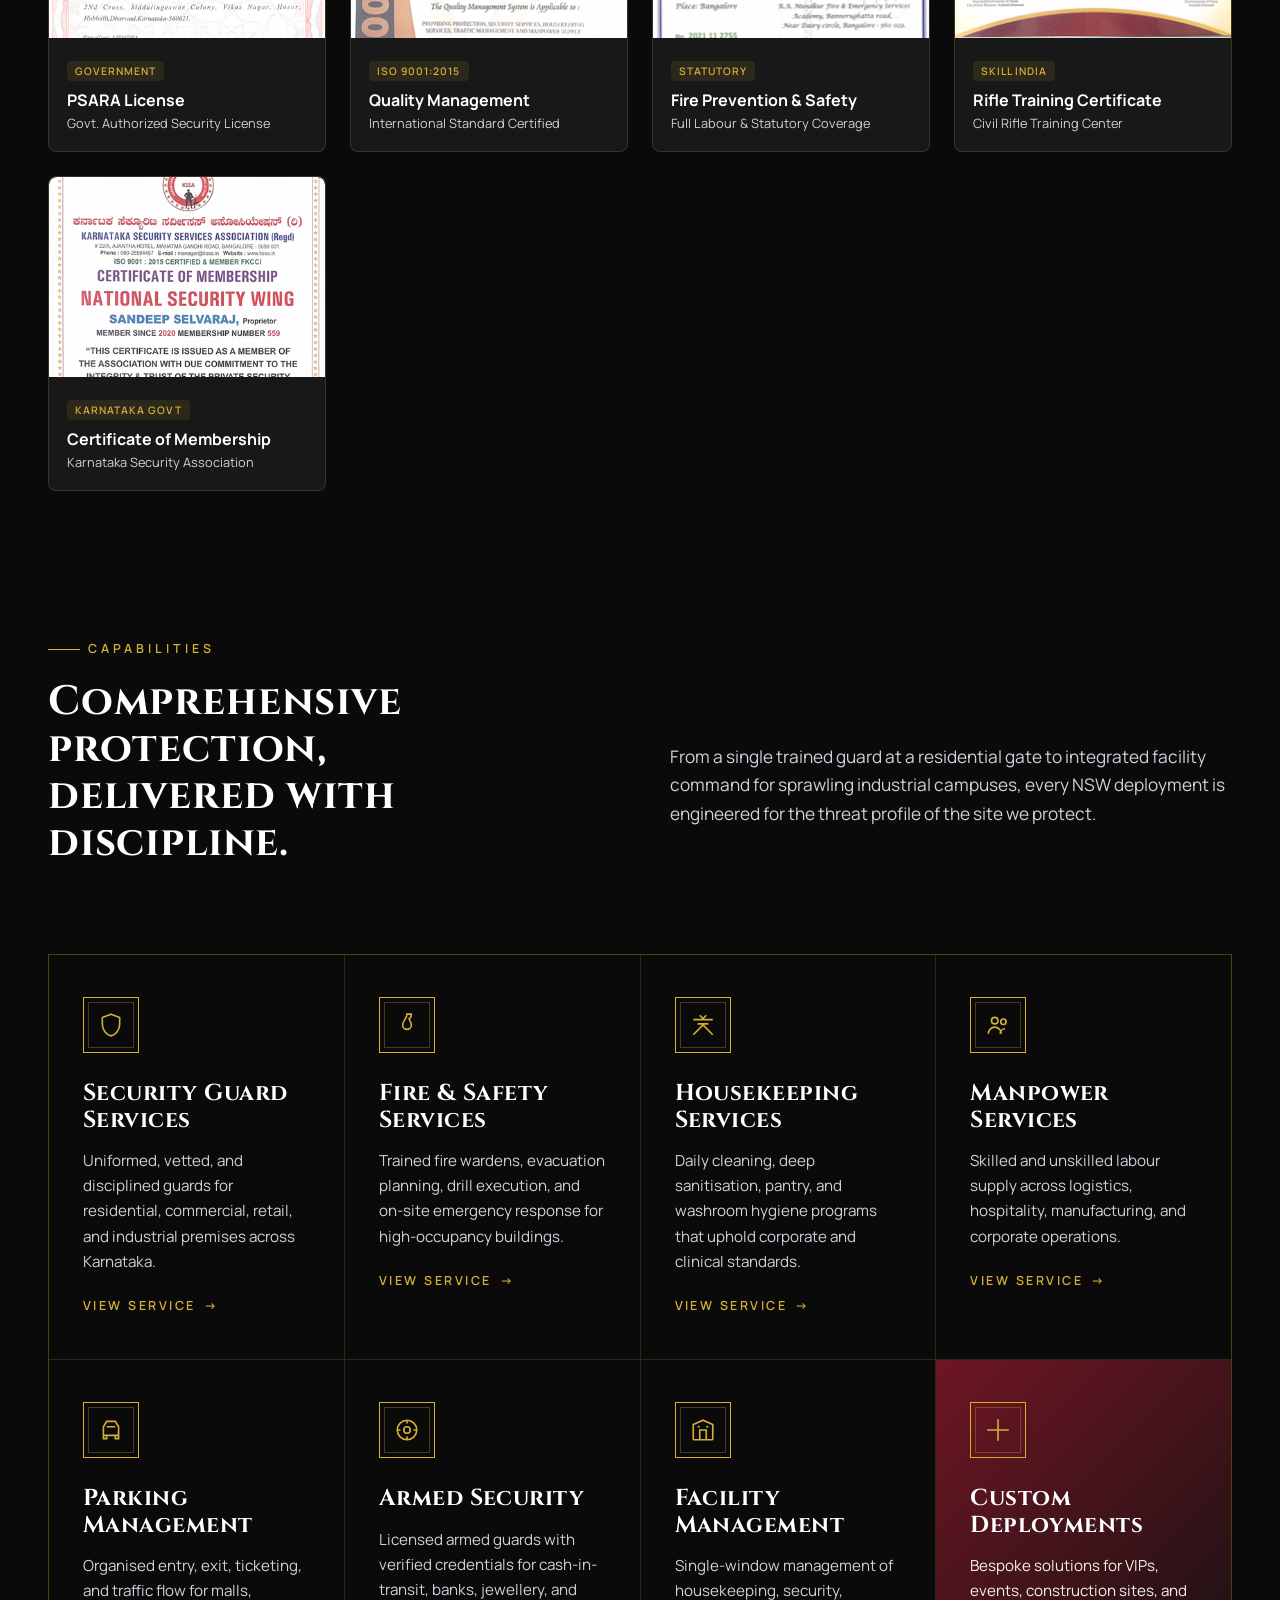
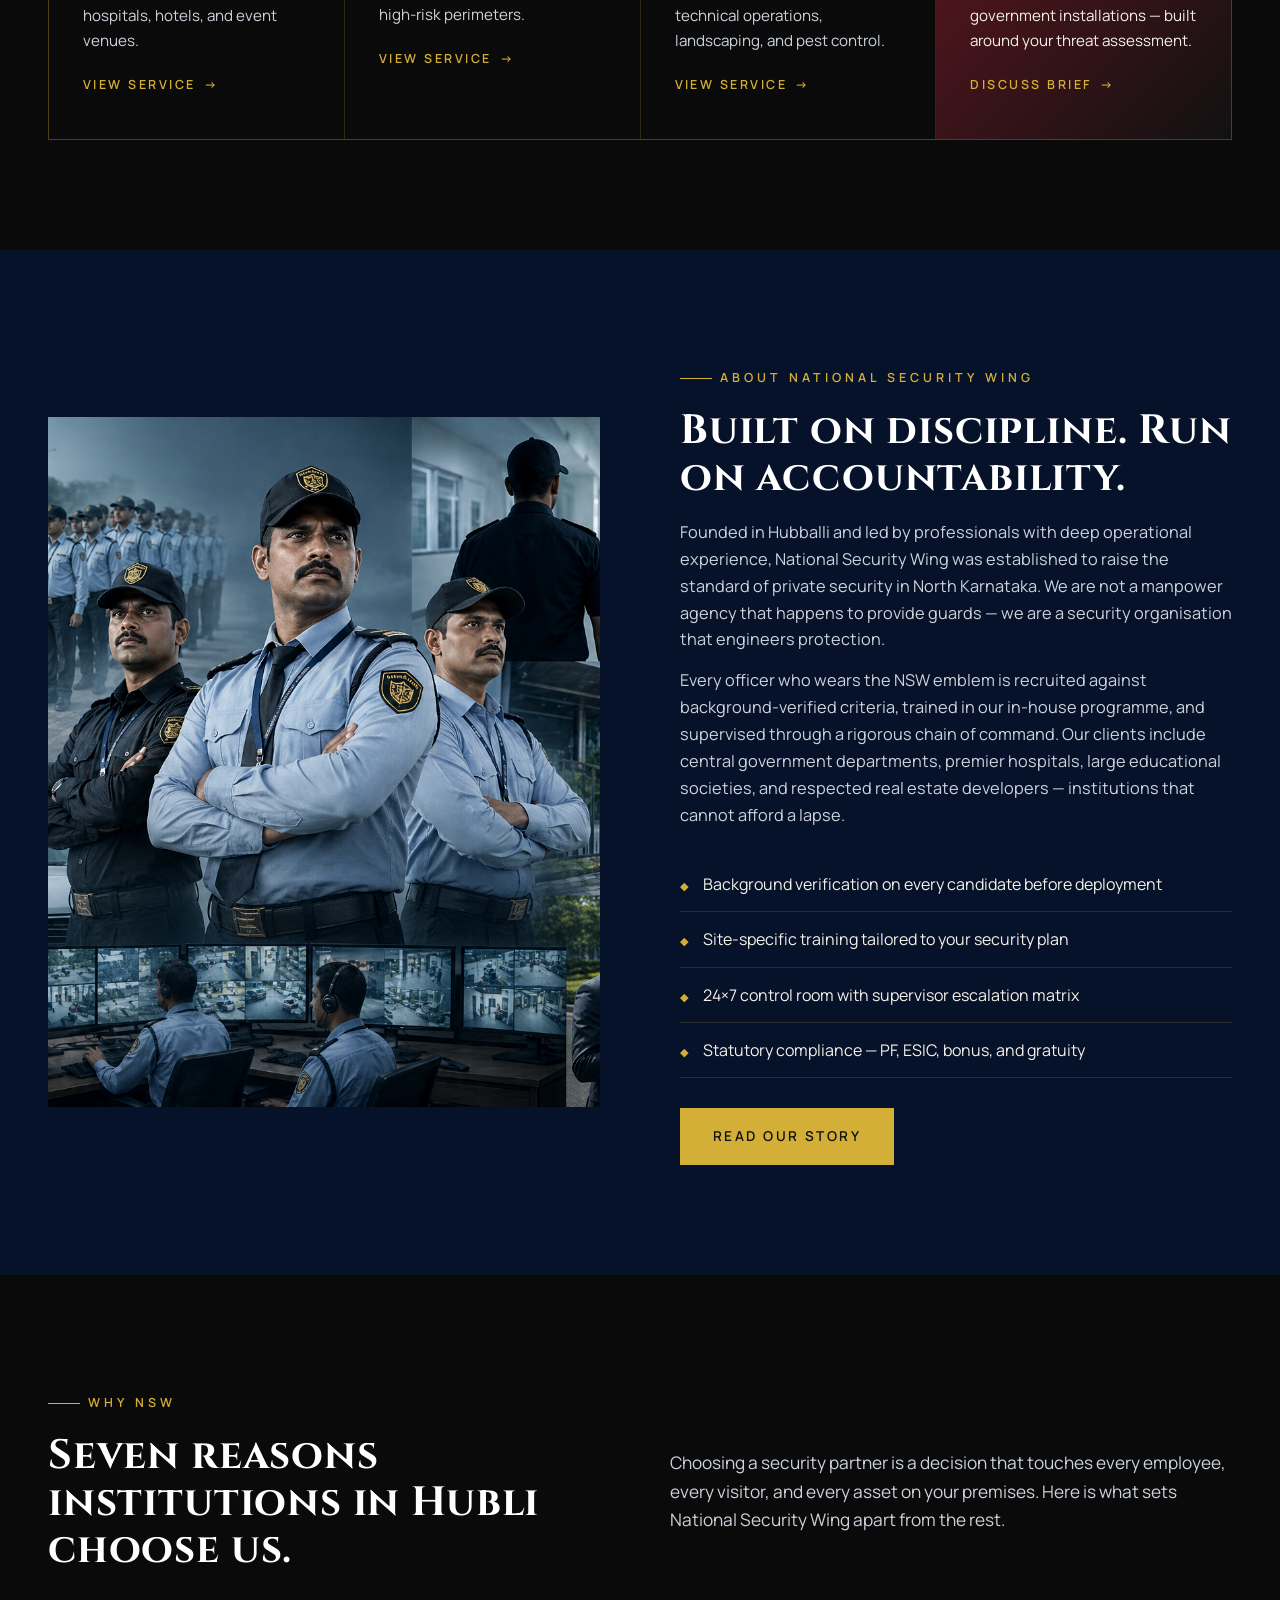
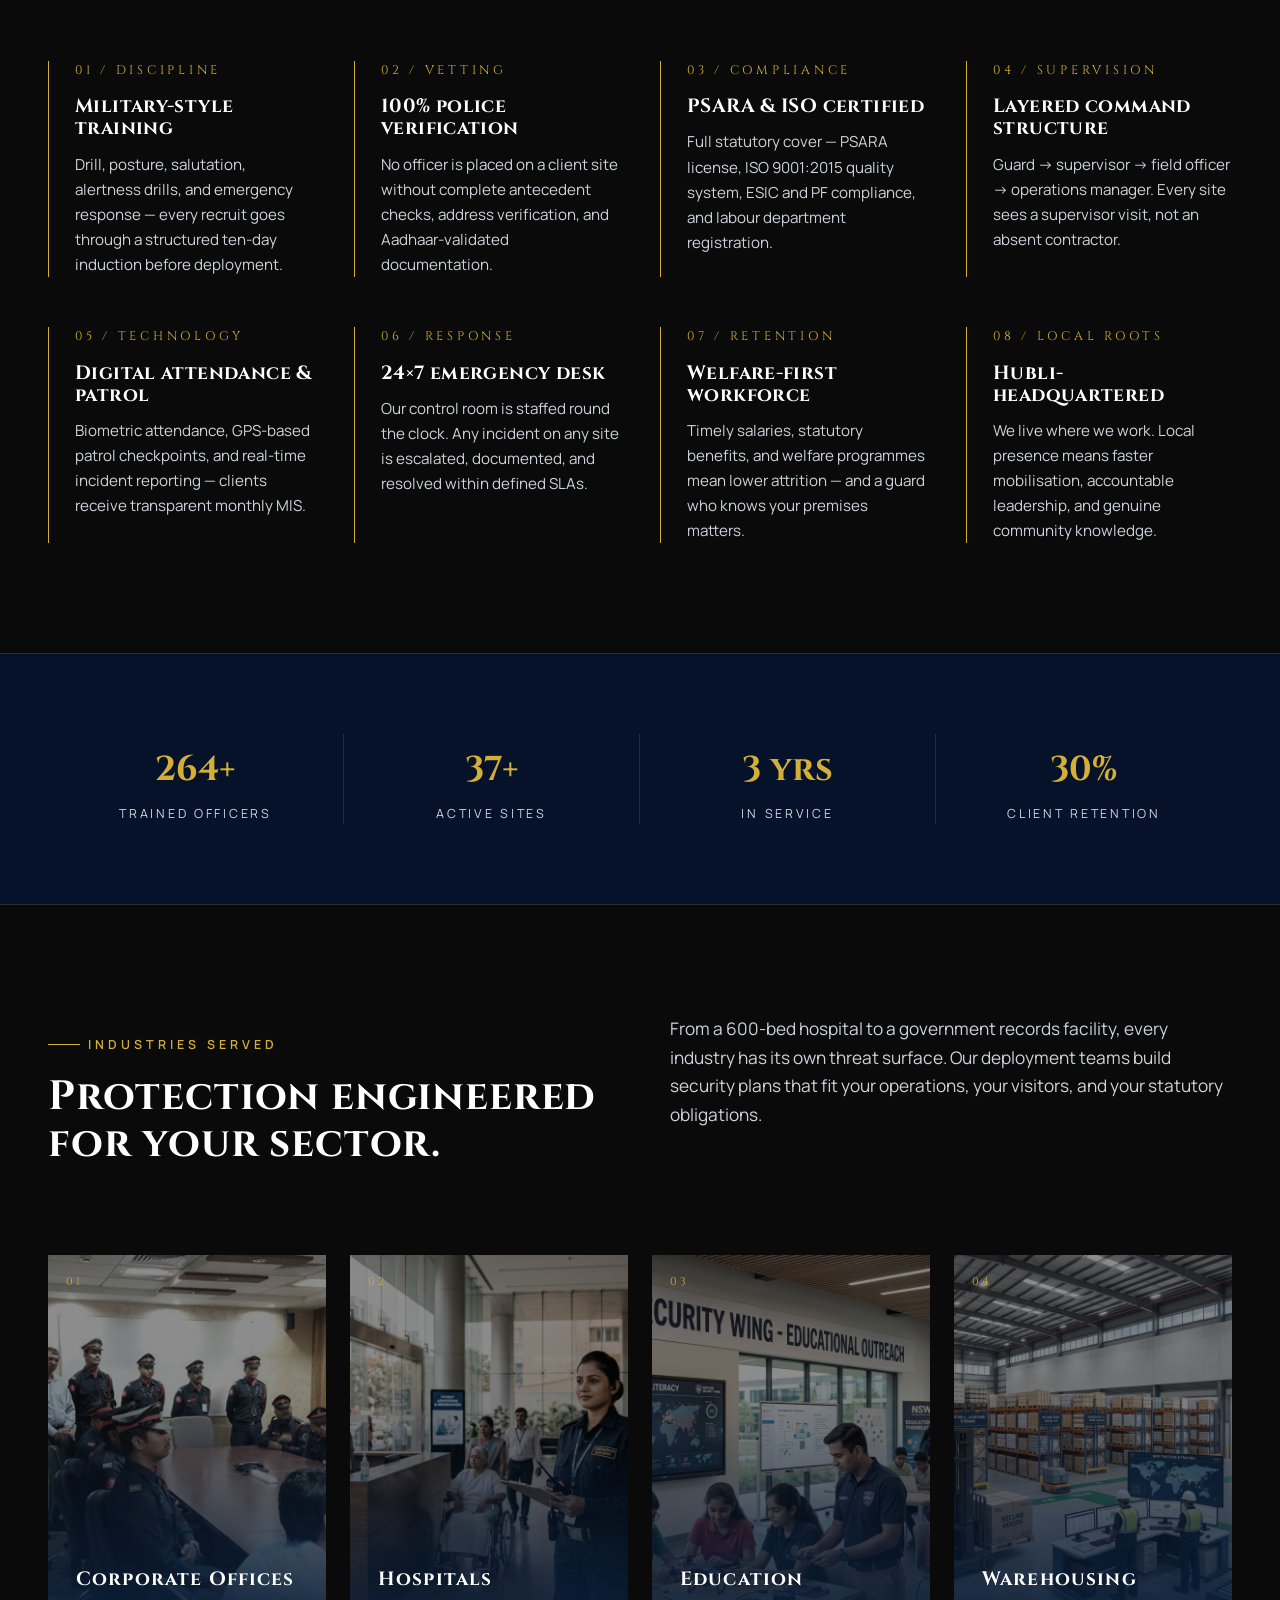
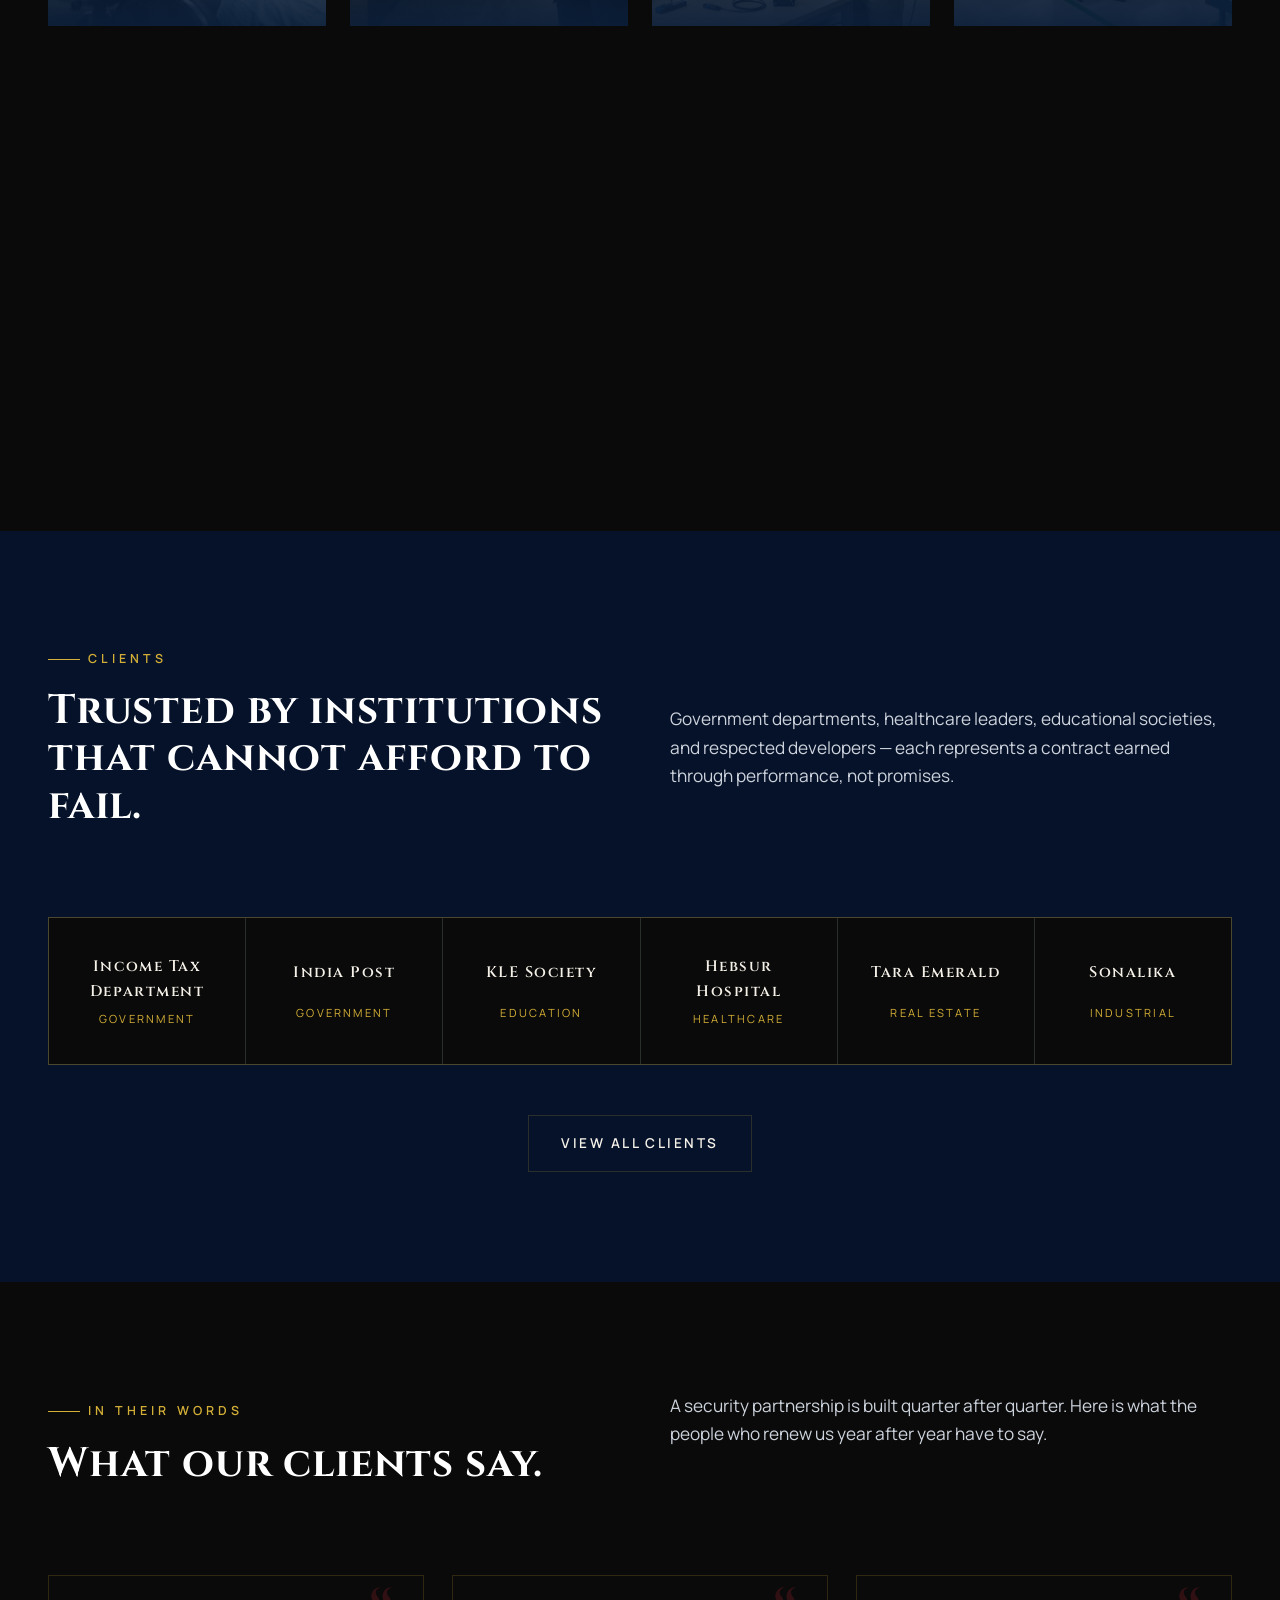
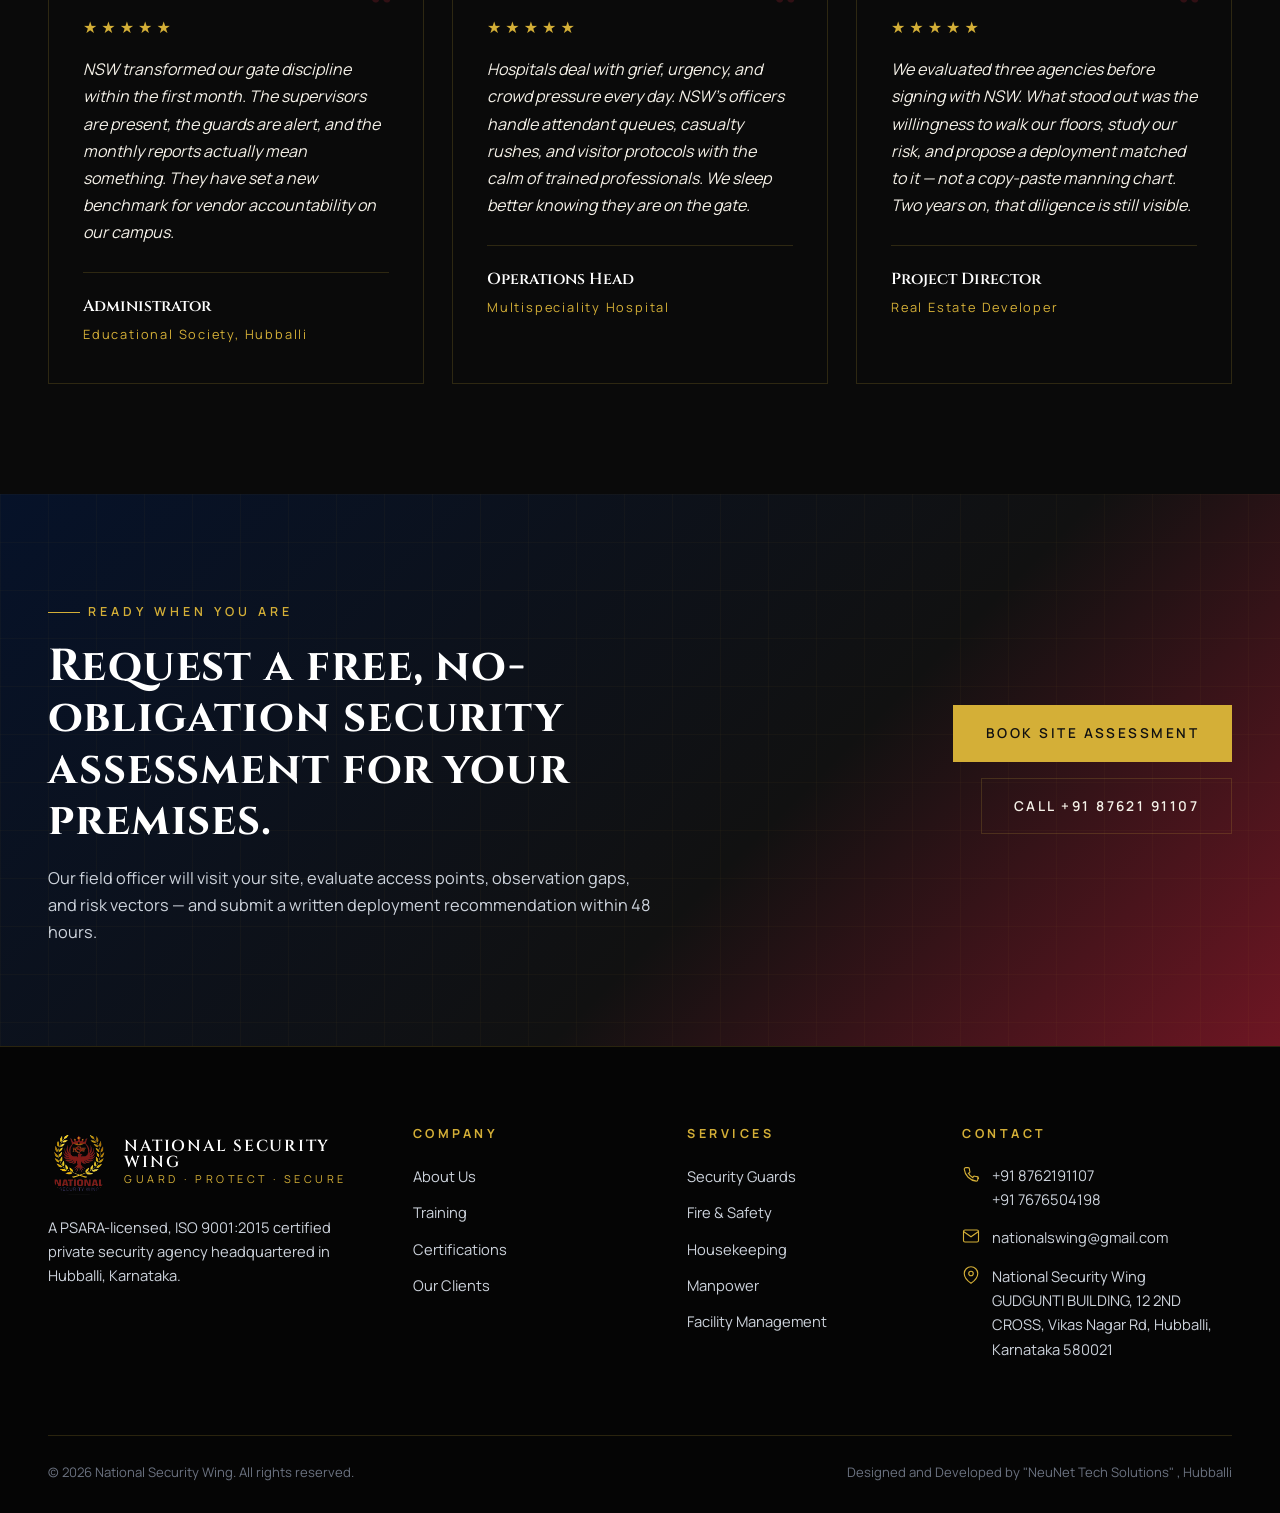
==== commit 7994bcec: "css updated nn" ====
--- a/index.html
+++ b/index.html
@@ -57,34 +57,36 @@
 
   <!-- Header / Nav -->
   <header class="site-header">
-    <nav class="nav">
-      <a href="index.html" class="brand">
-        <!-- <div class="brand-mark">
-          <svg viewBox="0 0 24 24" fill="none" stroke="currentColor" stroke-width="1.5">
-            <path d="M12 2L4 5v6c0 5.5 3.5 10 8 11 4.5-1 8-5.5 8-11V5l-8-3z" stroke-linejoin="round" />
-            <path d="M9 12l2 2 4-4" />
-          </svg>
-        </div> -->
-        <img src="assets/images/logo.png" alt="" width="75px" height="75px">
-        <div class="brand-text">
-          <span class="brand-name">NATIONAL SECURITY WING</span>
-          <span class="brand-tag">Guard · Protect · Secure</span>
-        </div>
-      </a>
-      <div class="nav-links">
-        <a href="index.html">Home</a>
-        <a href="about.html">About</a>
-        <a href="services.html">Services</a>
-        <a href="industries.html">Industries</a>
-        <a href="training.html">Training</a>
-        <a href="certifications.html">Certifications</a>
-        <a href="clients.html">Clients</a>
-        <a href="gallery.html">Gallery</a>
-      </div>
+  <nav class="nav">
+    <a href="index.html" class="brand">
+      <img src="assets/images/logo.png" alt="NSW Logo" width="50" height="50">
+      <div class="brand-text">
+        <span class="brand-name">NATIONAL SECURITY WING</span>
+        <span class="brand-tag">Guard · Protect · Secure</span>
+      </div>
+    </a>
+
+    <!-- Hamburger Button -->
+    <button class="nav-toggle" id="navToggle" aria-label="Toggle navigation">
+      <span></span>
+      <span></span>
+      <span></span>
+    </button>
+
+    <!-- Navigation Links -->
+    <div class="nav-links" id="navLinks">
+      <a href="index.html">Home</a>
+      <a href="about.html">About</a>
+      <a href="services.html">Services</a>
+      <a href="industries.html">Industries</a>
+      <a href="training.html">Training</a>
+      <a href="certifications.html">Certifications</a>
+      <a href="clients.html">Clients</a>
+      <a href="gallery.html">Gallery</a>
       <a href="contact.html" class="nav-cta">Get a Quote</a>
-      <button class="nav-toggle" aria-label="Menu"><span></span><span></span></button>
-    </nav>
-  </header>
+    </div>
+  </nav>
+</header>
 
   <!-- HERO -->
   <section class="hero home-hero">
--- a/assets/css/style.css
+++ b/assets/css/style.css
@@ -16,6 +16,8 @@
   --c-navy-deep: #061229;
   --c-black: #111111;
   --c-jet: #0a0a0a;
+  --c-surface: #18181b;
+  --c-border: rgba(255, 255, 255, 0.08);
   --c-white: #ffffff;
   --c-bone: #f5f1e8;
   --c-mist: #cdd3dc;
@@ -89,9 +91,7 @@
   background: var(--c-gold);
 }
 
-.section-title {
-  margin-bottom: 18px;
-}
+.section-title { margin-bottom: 18px; }
 .section-lead {
   max-width: 720px;
   font-size: 1.08rem;
@@ -128,19 +128,14 @@
 .topbar-right { display: flex; gap: 18px; align-items: center; }
 .topbar-right .gold-dot { width: 6px; height: 6px; background: var(--c-gold); border-radius: 50%; display: inline-block; box-shadow: 0 0 10px var(--c-gold); }
 
-@media (max-width: 767px) {
-  .topbar {
-    display: none !important;
-  }
-}
-/* =========================================================
-   HEADER / NAV
+/* =========================================================
+   HEADER / NAVBAR
    ========================================================= */
 .site-header {
   position: sticky;
   top: 0;
-  z-index: 100;
-  background: rgba(18, 1, 48, 0.92);
+  z-index: 999;
+  background: rgba(6, 18, 41, 0.96);
   backdrop-filter: blur(14px);
   -webkit-backdrop-filter: blur(14px);
   border-bottom: 1px solid var(--c-line);
@@ -149,14 +144,20 @@
   display: flex;
   align-items: center;
   justify-content: space-between;
-  padding: 16px 28px;
+  padding: 14px 28px;
   max-width: var(--container);
   margin: 0 auto;
+  position: relative;
 }
 .brand {
   display: flex;
   align-items: center;
   gap: 14px;
+  z-index: 1001;
+}
+.brand img {
+  border-radius: 50%;
+  object-fit: contain;
 }
 .brand-mark {
   width: 48px; height: 48px;
@@ -213,14 +214,14 @@
 }
 .nav-links a:hover::after,
 .nav-links a.active::after { width: 100%; }
-.nav-links a:hover { color: var(--c-gold); }
+.nav-links a:hover,
 .nav-links a.active { color: var(--c-gold); }
 
 .nav-cta {
   display: inline-flex;
   align-items: center;
   gap: 8px;
-  padding: 8px;
+  padding: 8px 18px;
   background: var(--c-red);
   color: var(--c-white);
   font-weight: 600;
@@ -240,30 +241,23 @@
 
 .nav-toggle {
   display: none;
-  width: 40px; height: 40px;
-  border: 1px solid var(--c-line);
+  flex-direction: column;
+  justify-content: space-between;
+  width: 28px;
+  height: 20px;
   background: transparent;
-}
-.nav-toggle span { display: block; width: 18px; height: 1.5px; background: var(--c-gold); margin: 4px auto; transition: .3s; }
-
-@media (max-width: 980px) {
-  .nav-links, .nav-cta { display: none; }
-  .nav-toggle { display: block; }
-  .nav-links.open {
-    display: flex;
-    position: absolute;
-    top: 100%; left: 0; right: 0;
-    background: var(--c-jet);
-    flex-direction: column;
-    gap: 0;
-    border-top: 1px solid var(--c-line);
-    padding: 0;
-  }
-  .nav-links.open a {
-    width: 100%;
-    padding: 18px 28px;
-    border-bottom: 1px solid var(--c-line);
-  }
+  border: none;
+  cursor: pointer;
+  padding: 0;
+  z-index: 1001;
+}
+.nav-toggle span {
+  display: block;
+  height: 2px;
+  width: 100%;
+  background: var(--c-gold);
+  border-radius: 2px;
+  transition: transform 0.3s ease, opacity 0.3s ease;
 }
 
 /* =========================================================
@@ -316,7 +310,7 @@
 }
 
 /* =========================================================
-   HERO (general purpose for inner pages)
+   HERO SECTIONS
    ========================================================= */
 .hero {
   position: relative;
@@ -369,10 +363,7 @@
   margin-bottom: 30px;
 }
 
-/* HOME hero special */
-.home-hero {
-  min-height: 100vh;
-}
+.home-hero { min-height: 100vh; }
 .home-hero h1 {
   font-size: clamp(2.2rem, 6.2vw, 4rem);
   letter-spacing: 0.06em;
@@ -432,9 +423,6 @@
   margin-bottom: 70px;
   align-items: end;
 }
-@media (max-width: 860px) {
-  .section-head { grid-template-columns: 1fr; gap: 24px; margin-bottom: 50px; }
-}
 
 .divider-emblem {
   display: flex; align-items: center; justify-content: center;
@@ -444,7 +432,7 @@
 .divider-emblem .star { color: var(--c-gold); font-size: 1.2rem; }
 
 /* =========================================================
-   SERVICE CARDS
+   SERVICE & CLIENT CARDS
    ========================================================= */
 .services-grid {
   display: grid;
@@ -510,7 +498,7 @@
 .service-card:hover .read-more::after { transform: translateX(6px); }
 
 /* =========================================================
-   WHY CHOOSE US
+   WHY CHOOSE US & STATS
    ========================================================= */
 .why-grid {
   display: grid;
@@ -532,9 +520,6 @@
 .why-item h3 { margin-bottom: 12px; font-size: 1.2rem; }
 .why-item p { font-size: 0.95rem; }
 
-/* =========================================================
-   STATS
-   ========================================================= */
 .stats {
   background: var(--c-navy-deep);
   border-top: 1px solid var(--c-line);
@@ -546,15 +531,12 @@
   grid-template-columns: repeat(4, 1fr);
   gap: 0;
 }
-@media (max-width: 760px) { .stats-grid { grid-template-columns: repeat(2, 1fr); gap: 40px; } }
-
 .stat {
   text-align: center;
   padding: 0 30px;
   border-right: 1px solid var(--c-line);
 }
 .stat:last-child { border-right: none; }
-@media (max-width: 760px) { .stat { border-right: none; } }
 .stat .num {
   font-family: var(--font-display);
   font-size: clamp(2.4rem, 4.6vw, 3.6rem);
@@ -572,7 +554,7 @@
 }
 
 /* =========================================================
-   TWO-COLUMN MEDIA
+   SPLIT MEDIA & INDUSTRIES
    ========================================================= */
 .split {
   display: grid;
@@ -580,7 +562,6 @@
   gap: 80px;
   align-items: center;
 }
-@media (max-width: 900px) { .split { grid-template-columns: 1fr; gap: 50px; } }
 .split-img {
   position: relative;
   aspect-ratio: 4 / 5;
@@ -627,9 +608,6 @@
   margin-top: 6px;
 }
 
-/* =========================================================
-   INDUSTRIES GRID
-   ========================================================= */
 .industries-grid {
   display: grid;
   grid-template-columns: repeat(auto-fit, minmax(240px, 1fr));
@@ -683,7 +661,7 @@
 }
 
 /* =========================================================
-   TESTIMONIALS
+   TESTIMONIALS & CLIENTS STRIP
    ========================================================= */
 .testi-grid {
   display: grid;
@@ -730,9 +708,6 @@
   margin-top: 4px;
 }
 
-/* =========================================================
-   CLIENTS / LOGOS
-   ========================================================= */
 .clients-strip {
   display: grid;
   grid-template-columns: repeat(auto-fit, minmax(180px, 1fr));
@@ -765,45 +740,429 @@
 }
 
 /* =========================================================
-   CERTIFICATION STRIP
+   CERTIFICATES
    ========================================================= */
 .certs-strip {
-  display: flex;
+  display: grid;
+  grid-template-columns: repeat(auto-fit, minmax(230px, 1fr));
+  gap: 24px;
+  margin: 30px 0;
+}
+
+.cert-card {
+  display: flex;
+  flex-direction: column;
+  background: #181818;
+  border: 1px solid var(--c-line);
+  border-radius: 8px;
+  overflow: hidden;
+  height: 100%;
+  text-decoration: none;
+  transition: transform 0.3s ease, border-color 0.3s ease;
+}
+.cert-card:hover {
+  transform: translateY(-4px);
+  border-color: var(--c-gold);
+}
+
+.cert-thumb-wrapper {
+  width: 100%;
+  aspect-ratio: 4 / 3;
+  height: 200px;
+  overflow: hidden;
+  position: relative;
+  background: #111;
+  border-top-left-radius: 8px;
+  border-top-right-radius: 8px;
+}
+.cert-thumb-img {
+  width: 100%;
+  height: 100%;
+  object-fit: cover;
+  object-position: center 20%;
+  display: block;
+  transition: transform 0.4s ease;
+}
+.cert-card:hover .cert-thumb-img {
+  transform: scale(1.04);
+}
+
+.cert-overlay {
+  position: absolute;
+  inset: 0;
+  display: flex;
+  align-items: center;
+  justify-content: center;
+  opacity: 0;
+  background: rgba(0, 0, 0, 0.35);
+  transition: opacity 0.3s ease;
+}
+.cert-card:hover .cert-overlay { opacity: 1; }
+
+.cert-view-btn {
+  font-size: 0.8rem;
+  font-weight: 600;
+  color: #000000;
+  background: var(--c-gold);
+  padding: 8px 16px;
+  border-radius: 20px;
+  box-shadow: 0 4px 12px rgba(0, 0, 0, 0.3);
+  transform: translateY(10px);
+  transition: transform 0.3s ease;
+}
+.cert-card:hover .cert-view-btn { transform: translateY(0); }
+
+.cert-card-body {
+  padding: 18px;
+  display: flex;
+  flex-direction: column;
+  flex-grow: 1;
+}
+.cert-card-header { margin-bottom: 8px; }
+.cert-badge-tag {
+  font-size: 0.65rem;
+  font-weight: 600;
+  letter-spacing: 0.1em;
+  text-transform: uppercase;
+  color: var(--c-gold);
+  background: rgba(212, 175, 55, 0.1);
+  padding: 3px 8px;
+  border-radius: 4px;
+}
+.cert-title {
+  font-size: 1rem;
+  font-weight: 700;
+  color: var(--c-white);
+  line-height: 1.3;
+  margin-bottom: 4px;
+}
+.cert-subtitle {
+  font-size: 0.8rem;
+  color: var(--c-mist);
+  line-height: 1.4;
+}
+
+/* =========================================================
+   LEADERSHIP & DIRECTORS
+   ========================================================= */
+.leadership-deep-dive { padding: 80px 0; }
+.leadership-flex-row {
+  display: flex;
+  align-items: center;
+  gap: 60px;
+}
+.leadership-flex-row.reverse { flex-direction: row-reverse; }
+.leadership-content { flex: 1; }
+.leadership-content h2 {
+  font-size: 2.2rem;
+  color: var(--c-white);
+  margin: 10px 0 20px;
+}
+.leadership-content .lead-text {
+  font-size: 1.1rem;
+  color: var(--c-gold);
+  line-height: 1.6;
+  margin-bottom: 16px;
+}
+.leadership-content p {
+  color: var(--c-mist);
+  line-height: 1.6;
+  margin-bottom: 24px;
+}
+
+.leadership-highlights {
+  background: var(--c-surface);
+  border-left: 3px solid var(--c-gold);
+  padding: 20px;
+  border-radius: 0 8px 8px 0;
+}
+.leadership-highlights h4 {
+  color: var(--c-white);
+  font-size: 0.95rem;
+  text-transform: uppercase;
+  letter-spacing: 0.05em;
+  margin-bottom: 12px;
+}
+.leadership-highlights ul { list-style: none; padding: 0; margin: 0; }
+.leadership-highlights li {
+  color: var(--c-mist);
+  font-size: 0.9rem;
+  margin-bottom: 8px;
+  position: relative;
+  padding-left: 18px;
+}
+.leadership-highlights li::before {
+  content: "•";
+  color: var(--c-gold);
+  position: absolute;
+  left: 0;
+  font-weight: bold;
+}
+.leadership-highlights li strong { color: var(--c-white); }
+
+.leadership-media {
+  flex: 0 0 420px;
+  max-width: 420px;
+}
+.image-frame {
+  position: relative;
+  border-radius: 16px;
+  overflow: hidden;
+  border: 1px solid var(--c-border);
+  box-shadow: 0 20px 40px rgba(0, 0, 0, 0.4);
+}
+.image-frame img {
+  width: 100%;
+  height: 480px;
+  object-fit: cover;
+  display: block;
+  transition: transform 0.5s ease;
+}
+.image-frame:hover img { transform: scale(1.03); }
+
+.leadership-two-grid {
+  display: grid;
+  grid-template-columns: repeat(2, 1fr);
+  gap: 30px;
+  max-width: 900px;
+  margin: 0 auto;
+}
+.leadership-card {
+  text-align: center;
+  display: flex;
+  flex-direction: column;
+  align-items: center;
+  padding: 2rem;
+  background: var(--c-surface);
+  border: 1px solid var(--c-border);
+  border-radius: 12px;
+}
+.director-profile-icon {
+  width: 80px;
+  height: 80px;
+  border-radius: 50%;
+  object-fit: cover;
+  border: 2px solid var(--c-gold);
+  margin-bottom: 1.25rem;
+}
+.leadership-card h3 {
+  font-size: 1.25rem;
+  margin-bottom: 0.75rem;
+}
+.leadership-card p {
+  font-size: 0.875rem;
+  line-height: 1.5;
+  color: var(--c-mist);
+}
+
+/* =========================================================
+   GALLERY SECTION (3-COLUMN WALL)
+   ========================================================= */
+.gallery-page-section,
+.lawn-gallery-section {
+  background: var(--c-navy-deep);
+  padding: 60px 0 100px;
+  min-height: 80vh;
+}
+.gallery-header { margin-bottom: 28px; }
+.gallery-heading {
+  font-family: var(--font-display);
+  font-size: clamp(1.8rem, 3.2vw, 2.4rem);
+  font-weight: 600;
+  color: var(--c-white);
+  margin-bottom: 6px;
+}
+.gallery-subtext {
+  font-size: 0.95rem;
+  color: var(--c-mist);
+}
+
+.gallery-filters {
+  display: flex;
+  gap: 12px;
   flex-wrap: wrap;
+  margin-bottom: 28px;
+}
+.filter-btn {
+  padding: 8px 18px;
+  background: rgba(255, 255, 255, 0.04);
+  border: 1px solid var(--c-line);
+  color: var(--c-mist);
+  font-size: 0.78rem;
+  letter-spacing: 0.12em;
+  text-transform: uppercase;
+  font-weight: 600;
+  border-radius: 2px;
+  transition: all 0.25s ease;
+}
+.filter-btn:hover,
+.filter-btn.active {
+  background: var(--c-red);
+  color: var(--c-white);
+  border-color: var(--c-red);
+}
+
+.lawn-gallery-grid {
+  display: grid;
+  grid-template-columns: repeat(3, 1fr);
+  gap: 16px;
+}
+.lawn-gallery-card {
+  width: 100%;
+  aspect-ratio: 16 / 10;
+  overflow: hidden;
+  background: #080f1d;
+  position: relative;
+  cursor: pointer;
+  border: 1px solid rgba(255, 255, 255, 0.04);
+}
+.lawn-gallery-card.hidden { display: none; }
+.lawn-gallery-card img {
+  width: 100%;
+  height: 100%;
+  object-fit: cover;
+  display: block;
+  transition: transform 0.4s ease, filter 0.4s ease;
+}
+.lawn-gallery-card:hover img {
+  transform: scale(1.04);
+  filter: brightness(1.08);
+}
+.lawn-gallery-card .card-hover-tag {
+  position: absolute;
+  bottom: 12px;
+  left: 12px;
+  background: rgba(6, 18, 41, 0.85);
+  border: 1px solid var(--c-line);
+  color: var(--c-gold);
+  font-size: 0.7rem;
+  letter-spacing: 0.14em;
+  text-transform: uppercase;
+  padding: 4px 10px;
+  pointer-events: none;
+  opacity: 0;
+  transform: translateY(6px);
+  transition: all 0.3s ease;
+}
+.lawn-gallery-card:hover .card-hover-tag {
+  opacity: 1;
+  transform: translateY(0);
+}
+
+/* Lightbox Modal */
+.lightbox-modal {
+  position: fixed;
+  inset: 0;
+  background: rgba(0, 0, 0, 0.94);
+  backdrop-filter: blur(10px);
+  z-index: 2000;
+  display: none;
   align-items: center;
   justify-content: center;
-  gap: 50px;
-  padding: 40px 0;
-  border-top: 1px solid var(--c-line);
-  border-bottom: 1px solid var(--c-line);
-}
-.cert-badge {
+  padding: 24px;
+}
+.lightbox-modal.active { display: flex; }
+.lightbox-content {
+  position: relative;
+  max-width: 90vw;
+  max-height: 85vh;
   display: flex;
   flex-direction: column;
   align-items: center;
-  gap: 6px;
-  color: var(--c-bone);
-}
-.cert-badge .logo {
-  width: 56px; height: 56px;
-  border: 1.5px solid var(--c-gold);
-  border-radius: 50%;
-  display: grid; place-items: center;
-  font-family: var(--font-display);
+}
+.lightbox-img {
+  max-width: 100%;
+  max-height: 80vh;
+  object-fit: contain;
+  border: 1px solid var(--c-line);
+}
+.lightbox-caption {
+  margin-top: 14px;
+  color: var(--c-gold);
+  font-size: 0.9rem;
+  letter-spacing: 0.12em;
+  text-transform: uppercase;
+  text-align: center;
+}
+.lightbox-close {
+  position: absolute;
+  top: -40px;
+  right: 0;
+  color: var(--c-white);
+  font-size: 2rem;
+  line-height: 1;
+  cursor: pointer;
+}
+.lightbox-close:hover { color: var(--c-gold); }
+
+/* =========================================================
+   BROCHURE CTA & FOOTER
+   ========================================================= */
+.brochure-cta-section { padding: 60px 0; }
+.brochure-cta-card {
+  display: flex;
+  align-items: center;
+  justify-content: space-between;
+  gap: 30px;
+  background: linear-gradient(135deg, var(--c-surface) 0%, #0d0d0f 100%);
+  border: 1px solid var(--c-gold);
+  border-radius: 16px;
+  padding: 40px;
+  position: relative;
+  overflow: hidden;
+  box-shadow: 0 10px 30px -10px rgba(212, 175, 55, 0.15);
+}
+.brochure-content { max-width: 600px; }
+.brochure-content h2 {
+  font-size: 1.8rem;
+  color: var(--c-white);
+  margin: 8px 0 12px;
+  line-height: 1.25;
+}
+.brochure-content p {
+  color: var(--c-mist);
+  font-size: 0.95rem;
+  line-height: 1.5;
+  margin: 0;
+}
+.brochure-action {
+  display: flex;
+  flex-direction: column;
+  align-items: flex-end;
+  gap: 10px;
+  flex-shrink: 0;
+}
+.btn-download-brochure {
+  display: inline-flex;
+  align-items: center;
+  gap: 10px;
+  background: var(--c-gold);
+  color: #000000;
   font-weight: 700;
-  font-size: 0.7rem;
-  color: var(--c-gold);
-  letter-spacing: 0.06em;
-}
-.cert-badge .name {
-  font-size: 0.78rem;
-  letter-spacing: 0.16em;
+  font-size: 0.95rem;
+  padding: 14px 28px;
+  border-radius: 8px;
+  text-decoration: none;
+  transition: all 0.3s cubic-bezier(0.16, 1, 0.3, 1);
+  box-shadow: 0 4px 14px rgba(212, 175, 55, 0.3);
+}
+.btn-download-brochure .download-icon {
+  width: 20px;
+  height: 20px;
+  transition: transform 0.3s ease;
+}
+.btn-download-brochure:hover {
+  background: #e5be48;
+  transform: translateY(-2px);
+  box-shadow: 0 8px 20px rgba(212, 175, 55, 0.45);
+}
+.file-info {
+  font-size: 0.75rem;
+  color: var(--c-mist);
+  letter-spacing: 0.05em;
   text-transform: uppercase;
 }
 
-/* =========================================================
-   CTA BANNER
-   ========================================================= */
 .cta-banner {
   position: relative;
   padding: 100px 0;
@@ -827,7 +1186,6 @@
   gap: 60px;
   align-items: center;
 }
-@media (max-width: 800px) { .cta-banner-inner { grid-template-columns: 1fr; } }
 .cta-banner h2 {
   font-size: clamp(1.8rem, 3.6vw, 2.8rem);
   margin-bottom: 18px;
@@ -838,11 +1196,7 @@
   flex-wrap: wrap;
   justify-content: flex-end;
 }
-@media (max-width: 800px) { .cta-banner .actions { justify-content: flex-start; } }
-
-/* =========================================================
-   FOOTER
-   ========================================================= */
+
 .site-footer {
   background: #050505;
   border-top: 1px solid var(--c-line);
@@ -854,9 +1208,6 @@
   gap: 50px;
   margin-bottom: 60px;
 }
-@media (max-width: 900px) { .footer-grid { grid-template-columns: 1fr 1fr; } }
-@media (max-width: 560px) { .footer-grid { grid-template-columns: 1fr; } }
-
 .footer-col h4 {
   font-size: 0.78rem;
   letter-spacing: 0.28em;
@@ -902,56 +1253,14 @@
 }
 
 /* =========================================================
-   FLOATING ACTIONS
-   ========================================================= */
-.float-actions {
-  position: fixed;
-  right: 20px;
-  bottom: 20px;
-  z-index: 90;
-  display: flex;
-  flex-direction: column;
-  gap: 12px;
-}
-.float-btn {
-  width: 56px; height: 56px;
-  border-radius: 50%;
-  display: grid; place-items: center;
-  color: var(--c-white);
-  box-shadow: 0 12px 28px rgba(0,0,0,0.4);
-  transition: transform .3s ease;
-  position: relative;
-}
-.float-btn:hover { transform: translateY(-3px) scale(1.05); }
-.float-btn svg { width: 26px; height: 26px; }
-.float-wa { background: #25D366; }
-.float-call { background: var(--c-red); }
-.float-btn::after {
-  content: '';
-  position: absolute;
-  inset: -4px;
-  border-radius: 50%;
-  border: 2px solid currentColor;
-  opacity: 0.5;
-  animation: pulse 2s ease-out infinite;
-}
-@keyframes pulse {
-  0% { transform: scale(1); opacity: 0.5; }
-  100% { transform: scale(1.4); opacity: 0; }
-}
-
-/* =========================================================
-   FORMS
+   FORMS & FLOATING ACTIONS
    ========================================================= */
 .form-grid {
   display: grid;
   grid-template-columns: 1fr 1fr;
   gap: 18px;
 }
-@media (max-width: 600px) { .form-grid { grid-template-columns: 1fr; } }
-.form-field {
-  display: flex; flex-direction: column;
-}
+.form-field { display: flex; flex-direction: column; }
 .form-field.full { grid-column: 1 / -1; }
 .form-field label {
   font-size: 0.74rem;
@@ -979,8 +1288,31 @@
 }
 .form-field textarea { min-height: 140px; resize: vertical; }
 
-/* =========================================================
-   PAGE HEADER (smaller hero for inner pages)
+.float-actions {
+  position: fixed;
+  right: 20px;
+  bottom: 20px;
+  z-index: 90;
+  display: flex;
+  flex-direction: column;
+  gap: 12px;
+}
+.float-btn {
+  width: 56px; height: 56px;
+  border-radius: 50%;
+  display: grid; place-items: center;
+  color: var(--c-white);
+  box-shadow: 0 12px 28px rgba(0,0,0,0.4);
+  transition: transform .3s ease;
+  position: relative;
+}
+.float-btn:hover { transform: translateY(-3px) scale(1.05); }
+.float-btn svg { width: 26px; height: 26px; }
+.float-wa { background: #25D366; }
+.float-call { background: var(--c-red); }
+
+/* =========================================================
+   PAGE HEADER & ARTICLE PROSE
    ========================================================= */
 .page-header {
   position: relative;
@@ -989,27 +1321,6 @@
   overflow: hidden;
   border-bottom: 1px solid var(--c-line);
 }
-.page-header::before {
-  content: '';
-  position: absolute;
-  inset: 0;
-  background-image:
-    linear-gradient(var(--c-line) 1px, transparent 1px),
-    linear-gradient(90deg, var(--c-line) 1px, transparent 1px);
-  background-size: 56px 56px;
-  opacity: 0.25;
-  mask-image: radial-gradient(ellipse at center, black 30%, transparent 80%);
-}
-.page-header::after {
-  content: '';
-  position: absolute;
-  top: 50%; left: 50%;
-  width: 600px; height: 600px;
-  border: 1px solid var(--c-line);
-  border-radius: 50%;
-  transform: translate(-50%, -50%);
-  opacity: 0.4;
-}
 .page-header-inner { position: relative; text-align: center; }
 .page-header h1 { margin-bottom: 16px; }
 .page-header .breadcrumb {
@@ -1024,13 +1335,7 @@
 .page-header .breadcrumb a { color: var(--c-gold); }
 .page-header .breadcrumb span { color: var(--c-grey); }
 
-/* =========================================================
-   PROSE / ARTICLE
-   ========================================================= */
-.prose {
-  max-width: 880px;
-  margin: 0 auto;
-}
+.prose { max-width: 880px; margin: 0 auto; }
 .prose h2 {
   margin-top: 60px;
   margin-bottom: 22px;
@@ -1051,164 +1356,9 @@
   margin-bottom: 10px;
   line-height: 1.7;
 }
-.prose strong { color: var(--c-white); font-weight: 700; }
-.prose blockquote {
-  margin: 30px 0;
-  padding: 20px 28px;
-  border-left: 3px solid var(--c-gold);
-  background: rgba(212, 175, 55, 0.05);
-  font-style: italic;
-  color: var(--c-bone);
-}
-
-/* =========================================================
-   FAQ
-   ========================================================= */
-.faq-list { max-width: 880px; margin: 0 auto; }
-.faq-item {
-  border-bottom: 1px solid var(--c-line);
-}
-.faq-q {
-  width: 100%;
-  text-align: left;
-  padding: 24px 0;
-  display: flex;
-  justify-content: space-between;
-  align-items: center;
-  gap: 20px;
-  font-family: var(--font-display);
-  font-size: 1.1rem;
-  font-weight: 600;
-  color: var(--c-white);
-  transition: color .3s ease;
-}
-.faq-q:hover { color: var(--c-gold); }
-.faq-q .icon {
-  width: 32px; height: 32px;
-  display: grid; place-items: center;
-  border: 1px solid var(--c-gold);
-  color: var(--c-gold);
-  border-radius: 50%;
-  font-size: 1.2rem;
-  flex-shrink: 0;
-  transition: transform .3s ease;
-}
-.faq-item.open .faq-q .icon { transform: rotate(45deg); }
-.faq-a {
-  max-height: 0;
-  overflow: hidden;
-  transition: max-height .4s ease, padding .4s ease;
-}
-.faq-a-inner { padding: 0 0 24px; }
-.faq-item.open .faq-a { max-height: 500px; }
-.faq-a p { color: var(--c-mist); }
-
-/* =========================================================
-   BLOG GRID
-   ========================================================= */
-.blog-grid {
-  display: grid;
-  grid-template-columns: repeat(auto-fit, minmax(320px, 1fr));
-  gap: 32px;
-}
-.blog-card {
-  background: var(--c-jet);
-  border: 1px solid var(--c-line);
-  overflow: hidden;
-  transition: all .4s ease;
-}
-.blog-card:hover {
-  border-color: var(--c-gold);
-  transform: translateY(-4px);
-}
-.blog-card .img {
-  aspect-ratio: 16/10;
-  overflow: hidden;
-}
-.blog-card img {
-  width: 100%; height: 100%;
-  object-fit: cover;
-  filter: grayscale(20%);
-  transition: transform .6s ease;
-}
-.blog-card:hover img { transform: scale(1.06); }
-.blog-card .body { padding: 30px 28px; }
-.blog-card .meta {
-  font-size: 0.74rem;
-  letter-spacing: 0.22em;
-  text-transform: uppercase;
-  color: var(--c-gold);
-  margin-bottom: 14px;
-}
-.blog-card h3 {
-  margin-bottom: 12px;
-  font-size: 1.2rem;
-  line-height: 1.3;
-}
-.blog-card p {
-  font-size: 0.93rem;
-  margin-bottom: 18px;
-}
-.blog-card .read {
-  font-size: 0.78rem;
-  letter-spacing: 0.2em;
-  text-transform: uppercase;
-  color: var(--c-gold);
-  font-weight: 600;
-}
-.blog-card .read::after {
-  content: ' →';
-  transition: padding-left .3s ease;
-}
-.blog-card:hover .read::after { padding-left: 6px; }
-
-/* =========================================================
-   PROCESS TIMELINE
-   ========================================================= */
-.process {
-  display: grid;
-  grid-template-columns: repeat(4, 1fr);
-  gap: 0;
-  position: relative;
-  margin-top: 40px;
-}
-@media (max-width: 800px) { .process { grid-template-columns: 1fr 1fr; gap: 30px; } }
-.process::before {
-  content: '';
-  position: absolute;
-  top: 24px;
-  left: 8%; right: 8%;
-  height: 1px;
-  background: linear-gradient(90deg, transparent, var(--c-gold), transparent);
-}
-@media (max-width: 800px) { .process::before { display: none; } }
-.proc-step {
-  text-align: center;
-  padding: 0 18px;
-  position: relative;
-}
-.proc-step .circle {
-  width: 50px; height: 50px;
-  border: 1px solid var(--c-gold);
-  background: var(--c-jet);
-  border-radius: 50%;
-  display: grid; place-items: center;
-  font-family: var(--font-display);
-  font-weight: 700;
-  color: var(--c-gold);
-  margin: 0 auto 24px;
-  position: relative;
-  z-index: 1;
-}
-.proc-step h4 {
-  margin-bottom: 10px;
-  color: var(--c-white);
-  letter-spacing: 0.12em;
-}
-.proc-step p { font-size: 0.92rem; }
-
-/* =========================================================
-   ANIMATIONS
+
+/* =========================================================
+   ANIMATIONS & UTILITIES
    ========================================================= */
 .fade-up {
   opacity: 0;
@@ -1216,20 +1366,15 @@
   transition: opacity .9s ease, transform .9s ease;
 }
 .fade-up.in { opacity: 1; transform: translateY(0); }
-
 .fade-up:nth-child(2) { transition-delay: .1s; }
 .fade-up:nth-child(3) { transition-delay: .2s; }
 .fade-up:nth-child(4) { transition-delay: .3s; }
 
-/* =========================================================
-   CONTACT GRID
-   ========================================================= */
 .contact-grid {
   display: grid;
   grid-template-columns: 1fr 1.4fr;
   gap: 80px;
 }
-@media (max-width: 900px) { .contact-grid { grid-template-columns: 1fr; gap: 50px; } }
 .contact-info-item {
   display: flex;
   gap: 18px;
@@ -1257,9 +1402,6 @@
   font-size: 1rem;
 }
 
-/* =========================================================
-   UTILITIES
-   ========================================================= */
 .center { text-align: center; }
 .mt-30 { margin-top: 30px; }
 .mt-50 { margin-top: 50px; }
@@ -1267,474 +1409,172 @@
 
 ::selection { background: var(--c-gold); color: var(--c-black); }
 
-/* Scrollbar */
 ::-webkit-scrollbar { width: 10px; }
 ::-webkit-scrollbar-track { background: var(--c-jet); }
 ::-webkit-scrollbar-thumb { background: var(--c-red); }
 ::-webkit-scrollbar-thumb:hover { background: var(--c-gold); }
 
-
-/* Prevents default link styling and ensures the badge behaves nicely */
-a.cert-badge {
-  text-decoration: none;
-  color: inherit; /* Inherits the text color you already set for the container */
-  display: flex;  /* Or whatever display property your original .cert-badge used */
-  cursor: pointer;
-}
-
-/* Optional: Adds a subtle hover effect so users know it's clickable */
-a.cert-badge:hover {
-  opacity: 0.8;
-  transform: translateY(-2px);
-  transition: all 0.2s ease;
-}
-
-/* 1. Makes the profile image larger */
-.director-profile-icon {
-  width: 72px;         /* Increased from 48px to 72px for a larger profile view */
-  height: 72px;        /* Must match the width exactly to maintain a perfect circle */
-  border-radius: 50%;
-  object-fit: cover;
-  margin-bottom: 1.25rem;
-  border: 2px solid rgba(0, 0, 0, 0.08); /* Slightly thicker border for definition */
-  display: block;
-}
-
-/* 2. Makes the card header stand out cleanly */
-.leadership-card h3 {
-  font-size: 1.25rem;  /* Kept sharp and prominent */
-  margin-bottom: 0.75rem;
-}
-
-/* 3. Makes the description paragraph text smaller and cleaner */
-.leadership-card p {
-  font-size: 0.875rem; /* Reduced to a clean, readable small type size (14px equivalent) */
-  line-height: 1.5;    /* Keeps paragraphs readable at a smaller scale */
-  color: #64748b;      /* A slightly muted slate color so the smaller text feels elegant */
-}
-
-/* 4. Ensures the layout centers the enlarged elements perfectly */
-.leadership-card {
-  text-align: center;
-  display: flex;
-  flex-direction: column;
-  align-items: center;
-  padding: 2rem;       /* Adds generous breathing room inside the card */
-}
-
-
-/* Grid Layout */
-.certs-strip {
-  display: grid;
-  grid-template-columns: repeat(auto-fit, minmax(230px, 1fr));
-  gap: 24px;
-  margin: 30px 0;
-}
-
-/* Card Base */
-.cert-card {
-  display: flex;
-  flex-direction: column;
-  background: var(--c-surface, #18181b);
-  border: 1px solid var(--c-border, rgba(255, 255, 255, 0.08));
-  border-radius: 12px;
-  text-decoration: none;
-  overflow: hidden;
-  transition: all 0.3s cubic-bezier(0.16, 1, 0.3, 1);
-}
-
-.cert-card:hover {
-  transform: translateY(-6px);
-  border-color: var(--c-gold, #d4af37);
-  box-shadow: 0 16px 32px -12px rgba(212, 175, 55, 0.2);
-}
-
-/* Thumbnail Wrapper & Zoom Effect */
-.cert-thumb-wrapper {
-  width: 100%;
-  aspect-ratio: 4 / 3; /* Fixed landscape frame matching standard cert cards */
-  height: 200px;       /* Fixed height ensures all cards stay aligned */
-  overflow: hidden;
-  position: relative;
-  background: #111;
-  border-top-left-radius: 8px;
-  border-top-right-radius: 8px;
-}
-.cert-thumb-img {
-  width: 100%;
-  height: 100%;
-  object-fit: cover;
-  object-position: center 20%; /* Centers the important top portion of the certificate */
-  display: block;
-  transition: transform 0.4s ease;
-}
-
-.cert-card {
-  display: flex;
-  flex-direction: column;
-  background: #181818;
-  border: 1px solid var(--c-line);
-  border-radius: 8px;
-  overflow: hidden;
-  height: 100%;
-  text-decoration: none;
-  transition: transform 0.3s ease, border-color 0.3s ease;
-}
-.cert-card:hover {
-  transform: translateY(-4px);
-  border-color: var(--c-gold);
-}
-
-.cert-card-body {
-  padding: 20px;
-  display: flex;
-  flex-direction: column;
-  flex-grow: 1;
-}
-/* Hover Overlay Button */
-.cert-overlay {
-  position: absolute;
-  inset: 0;
-  display: flex;
-  align-items: center;
-  justify-content: center;
-  opacity: 0;
-  background: rgba(0, 0, 0, 0.3);
-  transition: opacity 0.3s ease;
-}
-
-.cert-card:hover .cert-overlay {
-  opacity: 1;
-}
-
-.cert-view-btn {
-  font-size: 0.8rem;
-  font-weight: 600;
-  color: #000000;
-  background: var(--c-gold, #d4af37);
-  padding: 8px 16px;
-  border-radius: 20px;
-  box-shadow: 0 4px 12px rgba(0, 0, 0, 0.3);
-  transform: translateY(10px);
-  transition: transform 0.3s ease;
-}
-
-.cert-card:hover .cert-view-btn {
-  transform: translateY(0);
-}
-
-/* Card Text Body */
-.cert-card-body {
-  padding: 16px;
-  display: flex;
-  flex-direction: column;
-  flex-grow: 1;
-}
-
-.cert-card-header {
-  margin-bottom: 8px;
-}
-
-.cert-badge-tag {
-  font-size: 0.65rem;
-  font-weight: 600;
-  letter-spacing: 0.1em;
-  text-transform: uppercase;
-  color: var(--c-gold, #d4af37);
-  background: rgba(212, 175, 55, 0.1);
-  padding: 3px 8px;
-  border-radius: 4px;
-}
-
-.cert-title {
-  font-size: 1rem;
-  font-weight: 700;
-  color: var(--c-white, #ffffff);
-  line-height: 1.3;
-  margin-bottom: 4px;
-}
-
-.cert-subtitle {
-  font-size: 0.8rem;
-  color: var(--c-bone, #a1a1aa);
-  line-height: 1.4;
-}
-
-/* Brochure CTA Section */
-.brochure-cta-section {
-  padding: 60px 0;
-}
-
-.brochure-cta-card {
-  display: flex;
-  align-items: center;
-  justify-content: space-between;
-  gap: 30px;
-  background: linear-gradient(135deg, var(--c-surface, #18181b) 0%, #0d0d0f 100%);
-  border: 1px solid var(--c-gold, #d4af37);
-  border-radius: 16px;
-  padding: 40px;
-  position: relative;
-  overflow: hidden;
-  box-shadow: 0 10px 30px -10px rgba(212, 175, 55, 0.15);
-}
-
-.brochure-content {
-  max-width: 600px;
-}
-
-.brochure-content h2 {
-  font-size: 1.8rem;
-  color: var(--c-white, #ffffff);
-  margin: 8px 0 12px;
-  line-height: 1.25;
-}
-
-.brochure-content p {
-  color: var(--c-bone, #a1a1aa);
-  font-size: 0.95rem;
-  line-height: 1.5;
-  margin: 0;
-}
-
-.brochure-action {
-  display: flex;
-  flex-direction: column;
-  align-items: flex-end;
-  gap: 10px;
-  flex-shrink: 0;
-}
-
-/* Download Button Style */
-.btn-download-brochure {
-  display: inline-flex;
-  align-items: center;
-  gap: 10px;
-  background: var(--c-gold, #d4af37);
-  color: #000000;
-  font-weight: 700;
-  font-size: 0.95rem;
-  padding: 14px 28px;
-  border-radius: 8px;
-  text-decoration: none;
-  transition: all 0.3s cubic-bezier(0.16, 1, 0.3, 1);
-  box-shadow: 0 4px 14px rgba(212, 175, 55, 0.3);
-}
-
-.btn-download-brochure .download-icon {
-  width: 20px;
-  height: 20px;
-  transition: transform 0.3s ease;
-}
-
-.btn-download-brochure:hover {
-  background: #e5be48;
-  transform: translateY(-2px);
-  box-shadow: 0 8px 20px rgba(212, 175, 55, 0.45);
-}
-
-.btn-download-brochure:hover .download-icon {
-  transform: translateY(2px);
-}
-
-.file-info {
-  font-size: 0.75rem;
-  color: var(--c-bone, #a1a1aa);
-  letter-spacing: 0.05em;
-  text-transform: uppercase;
-}
-
-/* Responsive adjustments for Mobile/Tablet */
-@media (max-width: 768px) {
+/* =========================================================
+   RESPONSIVE MEDIA QUERIES (TABLET & MOBILE)
+   ========================================================= */
+
+/* Tablet (Max 992px) */
+@media (max-width: 992px) {
+  .nav-toggle {
+    display: flex;
+  }
+
+  .nav-links {
+    position: absolute;
+    top: 100%;
+    left: 0;
+    right: 0;
+    width: 100%;
+    background: #061229;
+    border-bottom: 1px solid var(--c-line);
+    flex-direction: column;
+    align-items: stretch;
+    gap: 0;
+    padding: 0 20px;
+    max-height: 0;
+    overflow: hidden;
+    opacity: 0;
+    visibility: hidden;
+    transition: max-height 0.35s ease, opacity 0.25s ease, visibility 0.25s ease;
+  }
+
+  .nav-links a {
+    padding: 14px 0;
+    border-bottom: 1px solid rgba(212, 175, 55, 0.1);
+    font-size: 0.9rem;
+    display: block;
+  }
+
+  .nav-links a.nav-cta {
+    margin: 16px 0;
+    text-align: center;
+    border: 1px solid var(--c-red);
+  }
+
+  /* JavaScript Open State */
+  .nav-links.is-open {
+    max-height: 520px;
+    opacity: 1;
+    visibility: visible;
+    padding-bottom: 16px;
+  }
+
+  /* Animated Hamburger to 'X' */
+  .nav-toggle.is-active span:nth-child(1) {
+    transform: translateY(9px) rotate(45deg);
+  }
+  .nav-toggle.is-active span:nth-child(2) {
+    opacity: 0;
+  }
+  .nav-toggle.is-active span:nth-child(3) {
+    transform: translateY(-9px) rotate(-45deg);
+  }
+
+  .split, .section-head, .contact-grid {
+    grid-template-columns: 1fr;
+    gap: 40px;
+  }
+
+  .leadership-flex-row,
+  .leadership-flex-row.reverse {
+    flex-direction: column;
+    gap: 40px;
+  }
+  .leadership-media {
+    width: 100%;
+    max-width: 100%;
+  }
+  .image-frame img { height: 380px; }
+  .leadership-two-grid { grid-template-columns: 1fr; }
+
+  .lawn-gallery-grid {
+    grid-template-columns: repeat(2, 1fr);
+    gap: 14px;
+  }
+}
+
+/* Mobile (Max 767px) */
+@media (max-width: 767px) {
+  .topbar { display: none !important; }
+  .container { padding: 0 18px; }
+  section { padding: 60px 0; }
+
+  h1 { font-size: 2rem; line-height: 1.2; }
+  h2 { font-size: 1.5rem; }
+  h3 { font-size: 1.2rem; }
+
+  .hero { min-height: auto; padding: 60px 0; }
+  .hero-inner { margin-top: 0; padding: 20px 0; }
+
+  .stats-grid { grid-template-columns: repeat(2, 1fr); gap: 40px; }
+  .stat { border-right: none; }
+
+  .services-grid,
+  .why-grid,
+  .industries-grid,
+  .testi-grid,
+  .certs-strip {
+    grid-template-columns: 1fr;
+    gap: 16px;
+  }
+
+  .gallery-filters {
+    display: flex;
+    flex-wrap: nowrap;
+    overflow-x: auto;
+    -webkit-overflow-scrolling: touch;
+    gap: 8px;
+    padding-bottom: 10px;
+    margin-bottom: 20px;
+    scrollbar-width: none;
+  }
+  .gallery-filters::-webkit-scrollbar { display: none; }
+
+  .filter-btn {
+    white-space: nowrap;
+    flex-shrink: 0;
+    padding: 8px 14px;
+    font-size: 0.72rem;
+  }
+
+  .lawn-gallery-grid {
+    grid-template-columns: 1fr;
+    gap: 14px;
+  }
+  .lawn-gallery-card .card-hover-tag {
+    opacity: 1;
+    transform: translateY(0);
+    font-size: 0.65rem;
+  }
+
   .brochure-cta-card {
     flex-direction: column;
     align-items: flex-start;
     padding: 30px 20px;
     gap: 24px;
   }
-
-  .brochure-action {
+  .brochure-action,
+  .btn-download-brochure {
     width: 100%;
     align-items: flex-start;
-  }
-
-  .btn-download-brochure {
-    width: 100%;
     justify-content: center;
   }
-}
-
-
-/* Deep Dive Sections Layout */
-.leadership-deep-dive {
-  padding: 80px 0;
-}
-
-.leadership-flex-row {
-  display: flex;
-  align-items: center;
-  gap: 60px;
-}
-
-/* Reverse layout for alternating sections on desktop */
-.leadership-flex-row.reverse {
-  flex-direction: row-reverse;
-}
-
-.leadership-content {
-  flex: 1;
-}
-
-.leadership-content h2 {
-  font-size: 2.2rem;
-  color: var(--c-white, #ffffff);
-  margin: 10px 0 20px;
-}
-
-.leadership-content .lead-text {
-  font-size: 1.1rem;
-  color: var(--c-gold, #d4af37);
-  line-height: 1.6;
-  margin-bottom: 16px;
-}
-
-.leadership-content p {
-  color: var(--c-bone, #a1a1aa);
-  line-height: 1.6;
-  margin-bottom: 24px;
-}
-
-/* Highlights List */
-.leadership-highlights {
-  background: var(--c-surface, #18181b);
-  border-left: 3px solid var(--c-gold, #d4af37);
-  padding: 20px;
-  border-radius: 0 8px 8px 0;
-}
-
-.leadership-highlights h4 {
-  color: var(--c-white, #ffffff);
-  font-size: 0.95rem;
-  text-transform: uppercase;
-  letter-spacing: 0.05em;
-  margin-bottom: 12px;
-}
-
-.leadership-highlights ul {
-  list-style: none;
-  padding: 0;
-  margin: 0;
-}
-
-.leadership-highlights li {
-  color: var(--c-bone, #a1a1aa);
-  font-size: 0.9rem;
-  margin-bottom: 8px;
-  position: relative;
-  padding-left: 18px;
-}
-
-.leadership-highlights li::before {
-  content: "•";
-  color: var(--c-gold, #d4af37);
-  position: absolute;
-  left: 0;
-  font-weight: bold;
-}
-
-.leadership-highlights li strong {
-  color: var(--c-white, #ffffff);
-}
-
-/* Media Image Styling */
-.leadership-media {
-  flex: 0 0 420px;
-  max-width: 420px;
-}
-
-.image-frame {
-  position: relative;
-  border-radius: 16px;
-  overflow: hidden;
-  border: 1px solid var(--c-border, rgba(255, 255, 255, 0.1));
-  box-shadow: 0 20px 40px rgba(0, 0, 0, 0.4);
-}
-
-.image-frame img {
-  width: 100%;
-  height: 480px;
-  object-fit: cover;
-  display: block;
-  transition: transform 0.5s ease;
-}
-
-.image-frame:hover img {
-  transform: scale(1.03);
-}
-
-/* Two Card Grid Section */
-.leadership-two-grid {
-  display: grid;
-  grid-template-columns: repeat(2, 1fr);
-  gap: 30px;
-  max-width: 900px;
-  margin: 0 auto;
-}
-
-.director-profile-icon {
-  width: 90px;
-  height: 90px;
-  border-radius: 50%;
-  object-fit: cover;
-  border: 2px solid var(--c-gold, #d4af37);
-  margin-bottom: 16px;
-}
-
-/* Responsive Styles for Mobile & Tablet */
-@media (max-width: 992px) {
-  .leadership-flex-row,
-  .leadership-flex-row.reverse {
+
+  .footer-grid { grid-template-columns: 1fr; gap: 36px; }
+  .footer-bottom {
     flex-direction: column;
-    gap: 40px;
-  }
-
-  .leadership-media {
-    width: 100%;
-    max-width: 100%;
-  }
-
-  .image-frame img {
-    height: 380px;
-  }
-
-  .leadership-two-grid {
-    grid-template-columns: 1fr;
-  }
-}
-
-
-
-/* Specific container frame for the rifle certificate */
-.rifle-wrapper {
-  aspect-ratio: 3 / 4;
-  overflow: hidden;
-  position: relative;
-  background: var(--c-black);
-  display: flex;
-  align-items: center;
-  justify-content: center;
-}
-
-/* If the raw file is horizontal/sideways, rotate it upright inside the preview */
-.rifle-img {
-  width: 133% !important; /* Counteract aspect ratio collapse on 90deg turn */
-  height: auto !important;
-  max-width: none !important;
-  transform: rotate(90deg); /* Change to -90deg if it is facing upside-down */
-  object-fit: cover;
-  transition: transform 0.4s ease;
-}
-
-.cert-card-rifle:hover .rifle-img {
-  transform: rotate(90deg) scale(1.05);
+    text-align: center;
+    gap: 10px;
+  }
+
+  .form-grid { grid-template-columns: 1fr; gap: 14px; }
+
+  .float-actions { right: 14px; bottom: 14px; gap: 10px; }
+  .float-btn { width: 48px; height: 48px; }
+  .float-btn svg { width: 22px; height: 22px; }
 }
